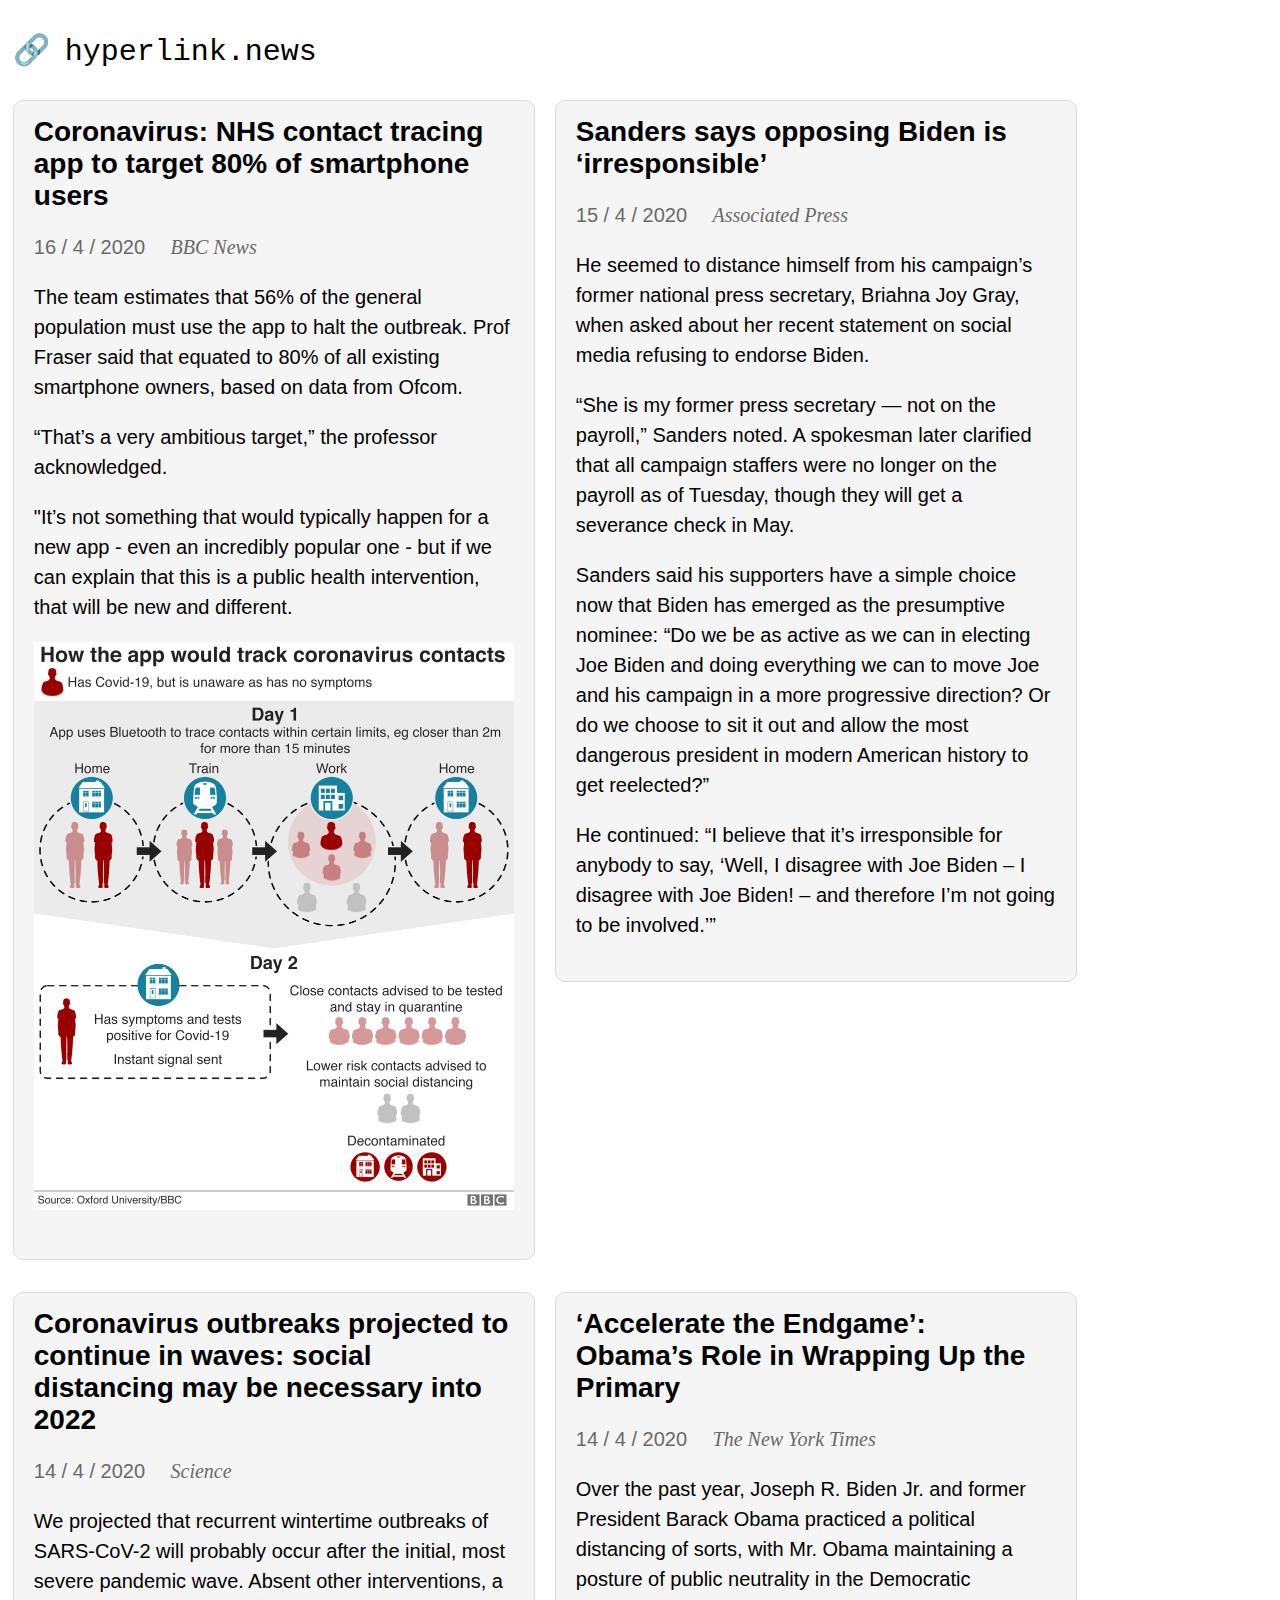
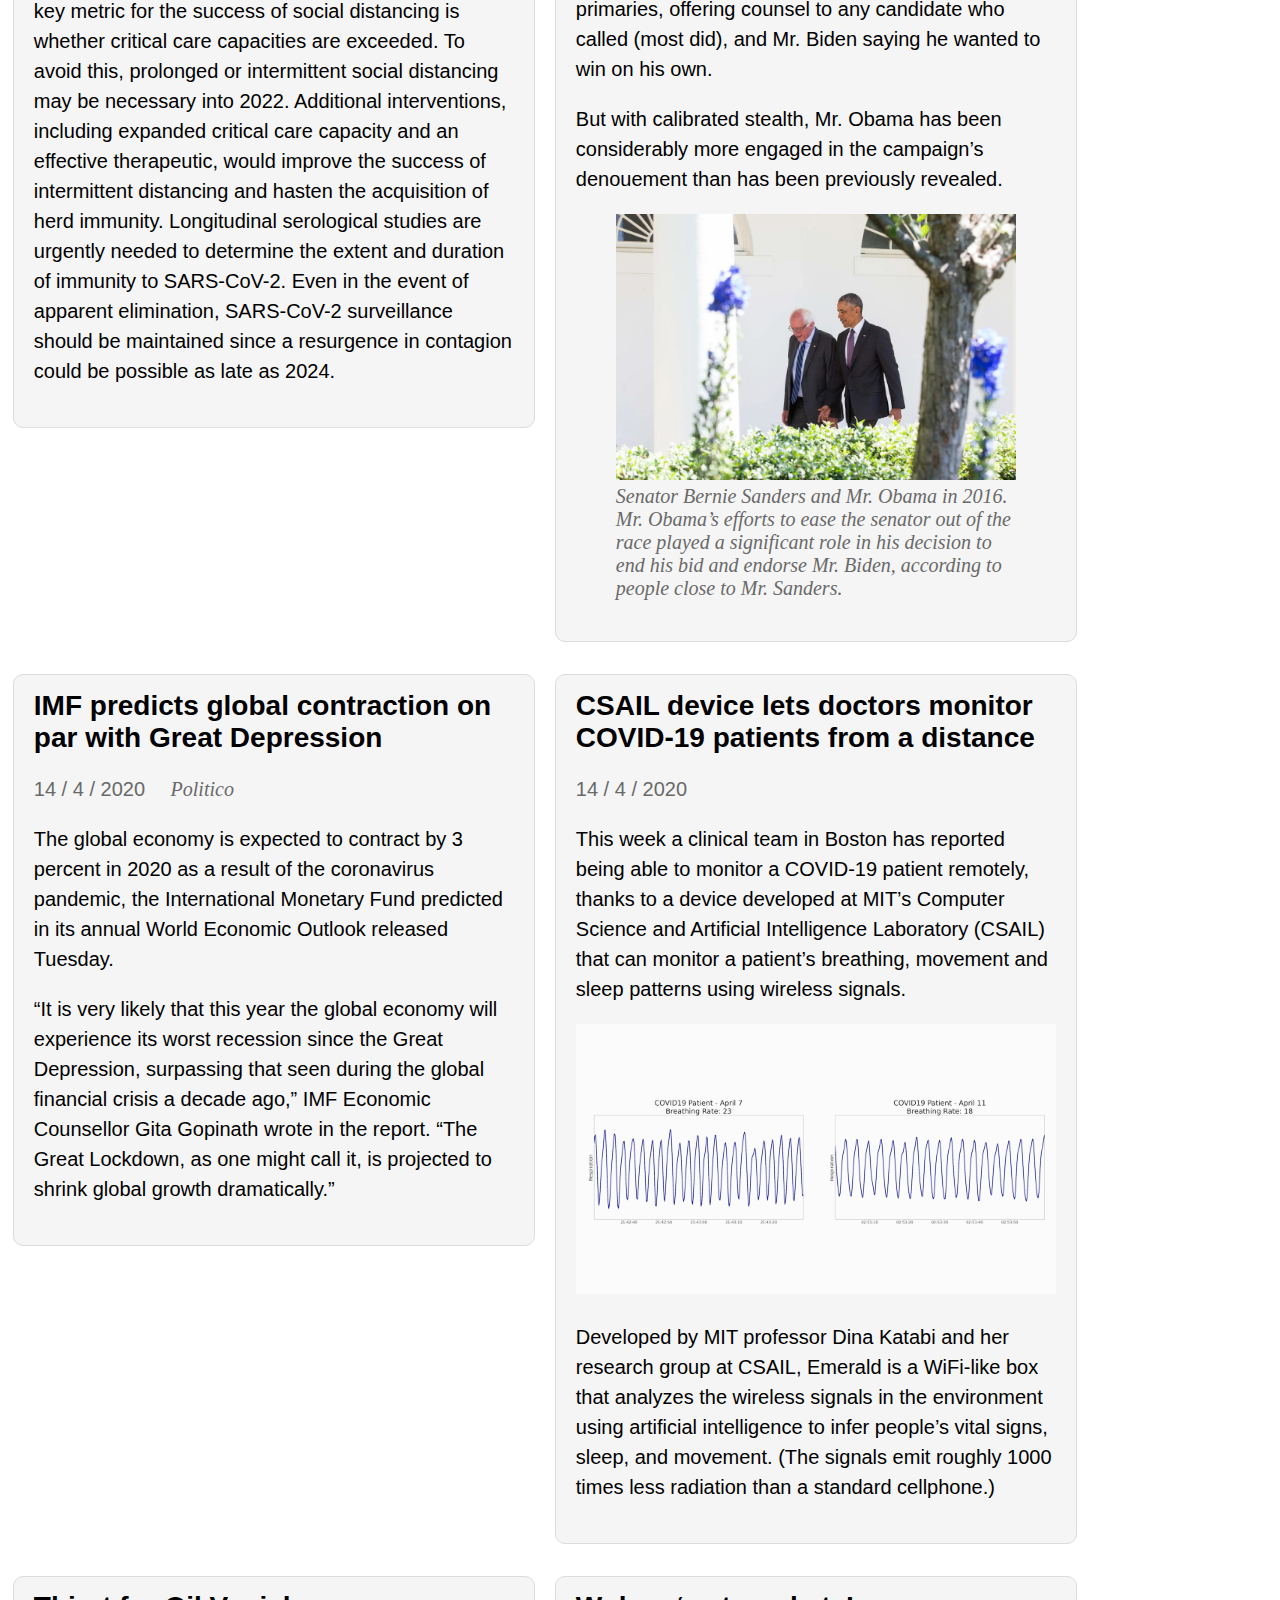
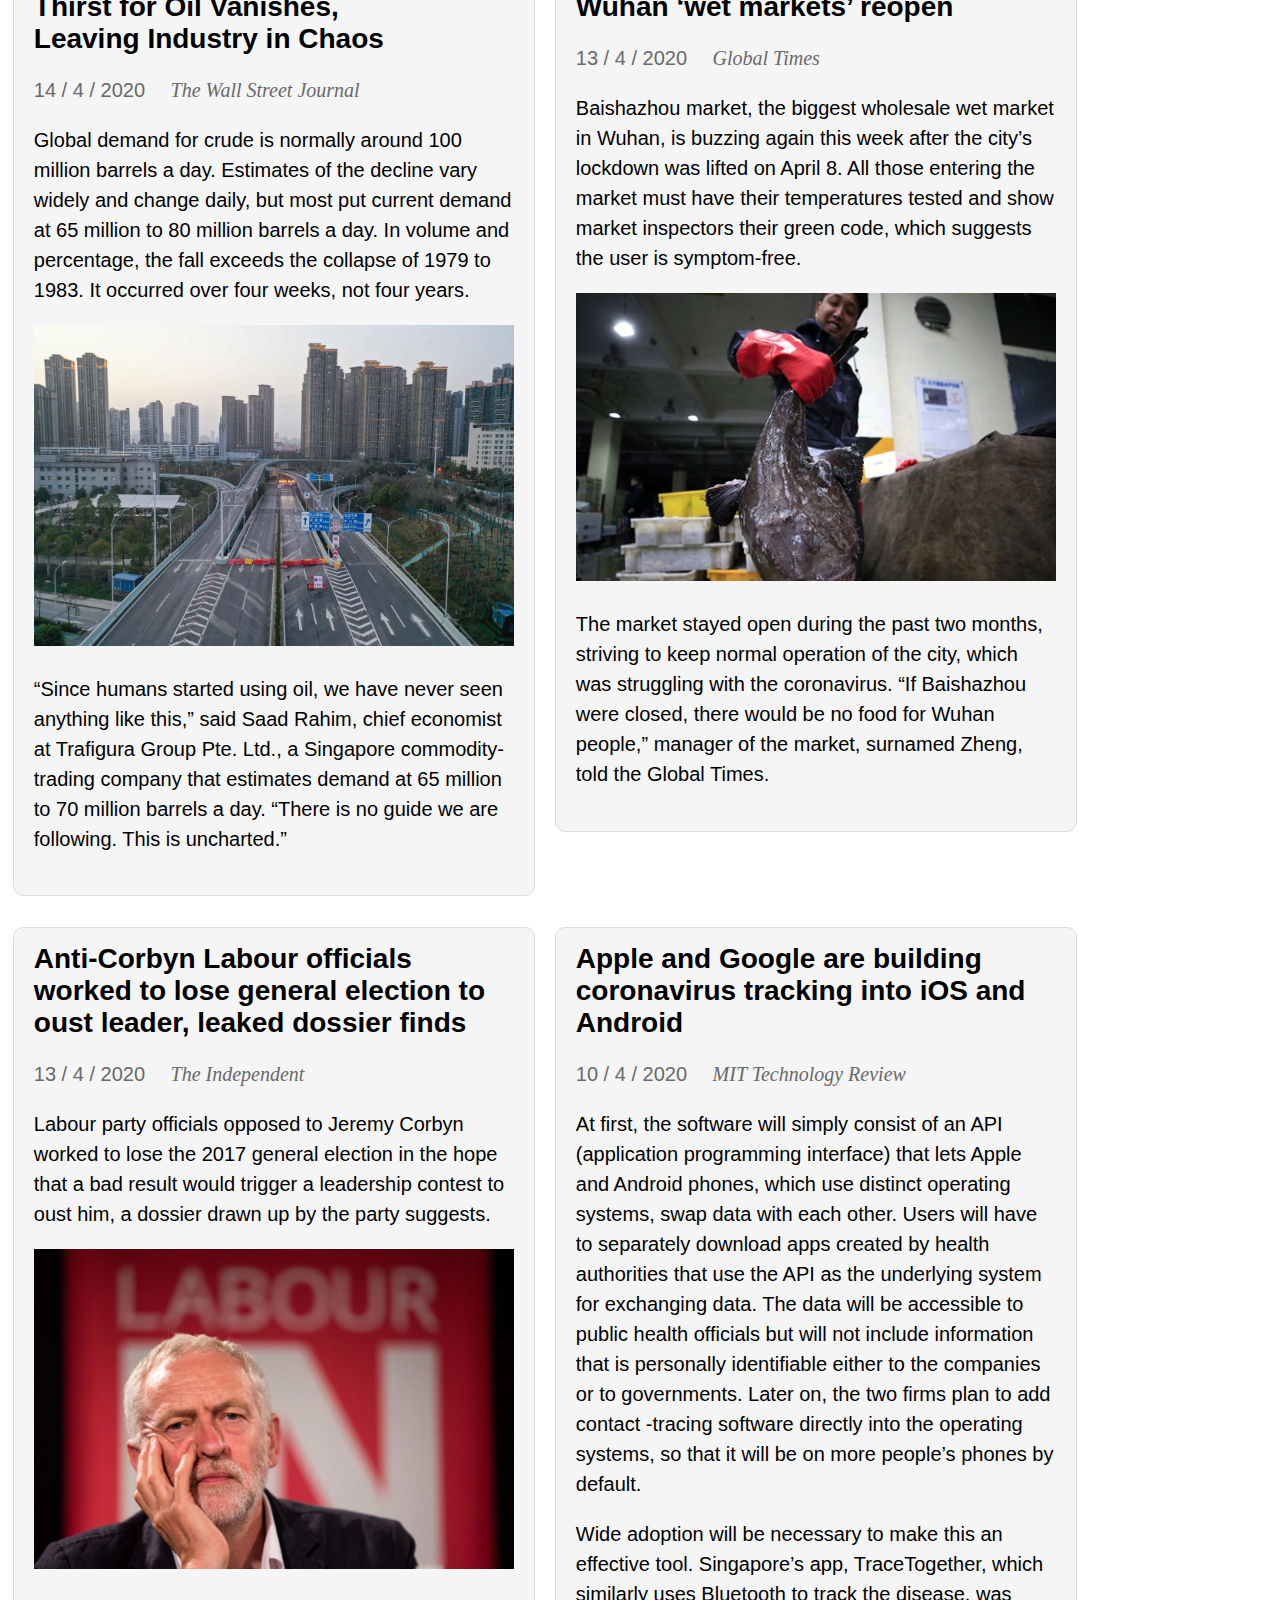
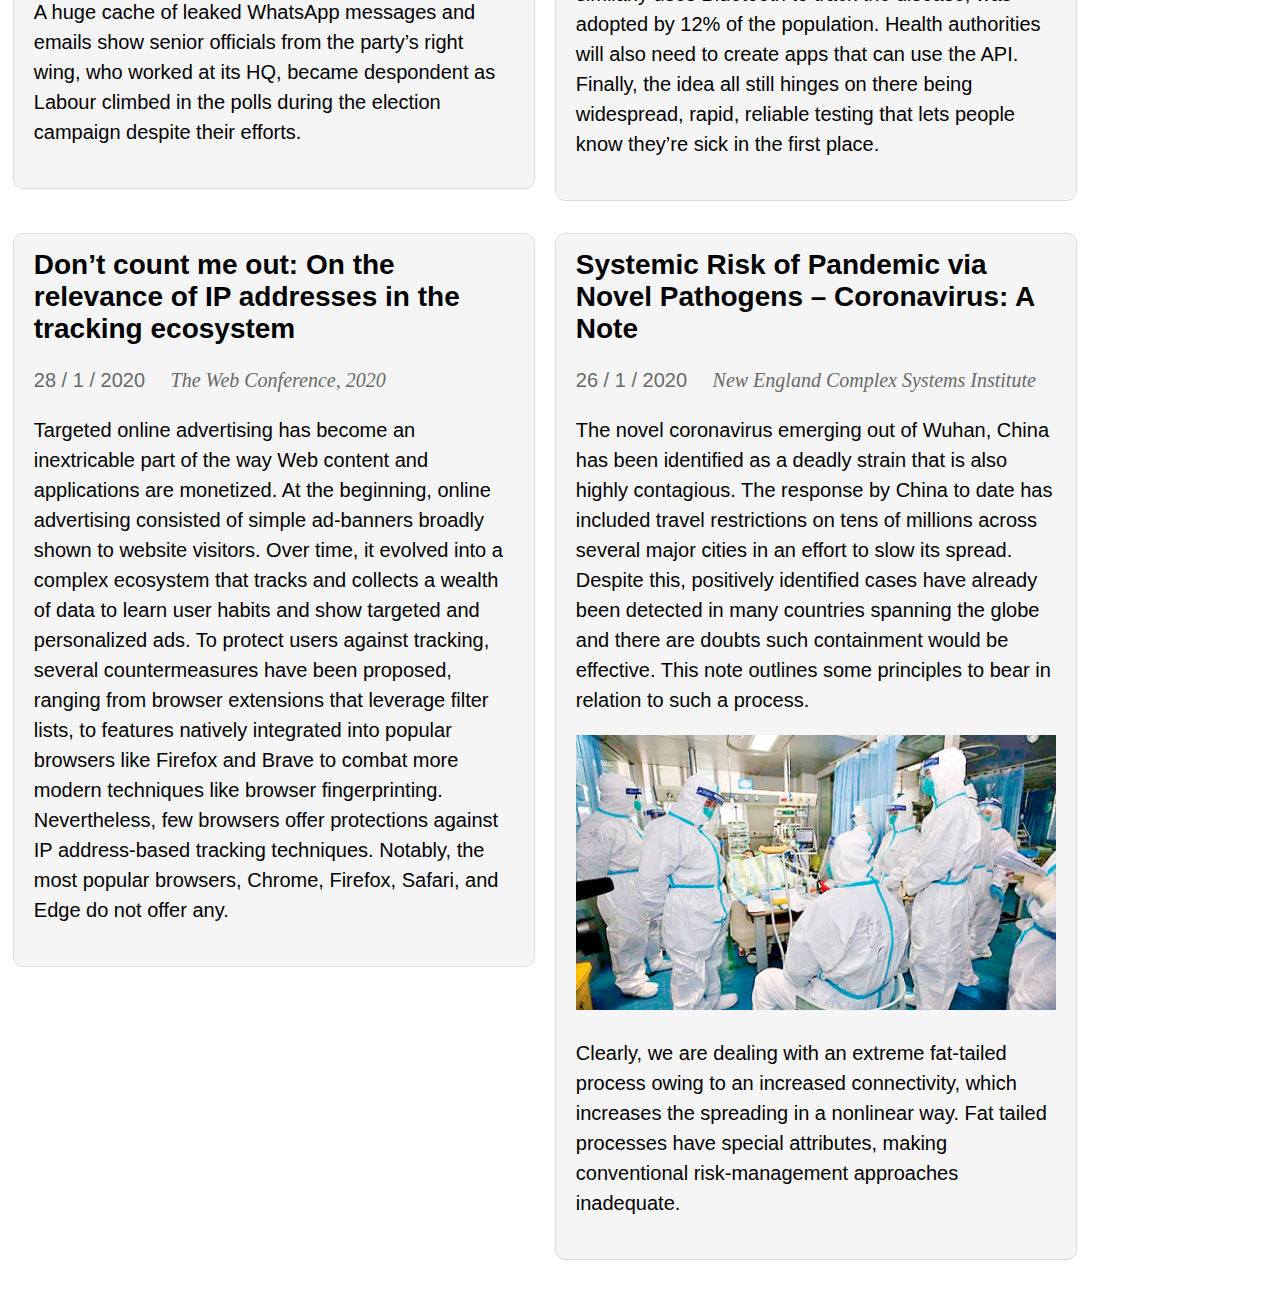
==== docs/index.html @ 4d3d03c8 "Initial commit" ====
<!DOCTYPE html>
<html xmlns="http://www.w3.org/1999/xhtml" lang="" xml:lang="">
<head>
  <meta charset="utf-8" />
  <meta name="generator" content="pandoc" />
  <meta name="viewport" content="width=device-width, initial-scale=1.0, user-scalable=yes" />
  <title>hyperlink.news</title>
  <style>
    code{white-space: pre-wrap;}
    span.smallcaps{font-variant: small-caps;}
    span.underline{text-decoration: underline;}
    div.column{display: inline-block; vertical-align: top; width: 50%;}
    div.hanging-indent{margin-left: 1.5em; text-indent: -1.5em;}
    ul.task-list{list-style: none;}
  </style>
  <link rel="stylesheet" href="style.css" />
  <!--[if lt IE 9]>
    <script src="//cdnjs.cloudflare.com/ajax/libs/html5shiv/3.7.3/html5shiv-printshiv.min.js"></script>
  <![endif]-->
</head>
<body>
<header id="title-block-header">
  <h1 class="title"><span class='spinner'>🔗</span>hyperlink.news</h1>
</header>
<main>
<a class='link' href='https://archive.vn/QUF8t'>
<article>
<h2 id="coronavirus-nhs-contact-tracing-app-to-target-80-of-smartphone-users">Coronavirus: NHS contact tracing app to target 80% of smartphone users</h2>
<p><time datetime=2020-04-16>16 / 4 / 2020</time> <em>BBC News</em></p>
<p>The team estimates that 56% of the general population must use the app to halt the outbreak. Prof Fraser said that equated to 80% of all existing smartphone owners, based on data from Ofcom.</p>
<p>“That’s a very ambitious target,” the professor acknowledged.</p>
<p>"It’s not something that would typically happen for a new app - even an incredibly popular one - but if we can explain that this is a public health intervention, that will be new and different.</p>
<p><img src="nhs-app.png" title="How the app would track coronavirus contacts" /></p>
</article>
</a> <a class='link' href='https://archive.is/9w9Nd'>
<article>
<h2 id="sanders-says-opposing-biden-is-irresponsible">Sanders says opposing Biden is ‘irresponsible’</h2>
<p><time datetime=2020-04-15>15 / 4 / 2020</time> <em>Associated Press</em></p>
<p>He seemed to distance himself from his campaign’s former national press secretary, Briahna Joy Gray, when asked about her recent statement on social media refusing to endorse Biden.</p>
<p>“She is my former press secretary — not on the payroll,” Sanders noted. A spokesman later clarified that all campaign staffers were no longer on the payroll as of Tuesday, though they will get a severance check in May.</p>
<p>Sanders said his supporters have a simple choice now that Biden has emerged as the presumptive nominee: “Do we be as active as we can in electing Joe Biden and doing everything we can to move Joe and his campaign in a more progressive direction? Or do we choose to sit it out and allow the most dangerous president in modern American history to get reelected?”</p>
<p>He continued: “I believe that it’s irresponsible for anybody to say, ‘Well, I disagree with Joe Biden – I disagree with Joe Biden! – and therefore I’m not going to be involved.’”</p>
</article>
</a> <a class='link' href='https://archive.vn/xlTbS'>
<article>
<h2 id="coronavirus-outbreaks-projected-to-continue-in-waves-social-distancing-may-be-necessary-into-2022">Coronavirus outbreaks projected to continue in waves: social distancing may be necessary into 2022</h2>
<p><time datetime=2020-04-14> 14 / 4 / 2020</time> <em>Science</em></p>
<p>We projected that recurrent wintertime outbreaks of SARS-CoV-2 will probably occur after the initial, most severe pandemic wave. Absent other interventions, a key metric for the success of social distancing is whether critical care capacities are exceeded. To avoid this, prolonged or intermittent social distancing may be necessary into 2022. Additional interventions, including expanded critical care capacity and an effective therapeutic, would improve the success of intermittent distancing and hasten the acquisition of herd immunity. Longitudinal serological studies are urgently needed to determine the extent and duration of immunity to SARS-CoV-2. Even in the event of apparent elimination, SARS-CoV-2 surveillance should be maintained since a resurgence in contagion could be possible as late as 2024.</p>
</article>
</a> <a class='link' href='https://archive.is/N3lzB'>
<article>
<h2 id="accelerate-the-endgame-obamas-role-in-wrapping-up-the-primary">‘Accelerate the Endgame’: <br> Obama’s Role in Wrapping Up the Primary</h2>
<p><time datetime=2020-04-14>14 / 4 / 2020</time> <em>The New York Times</em></p>
<p>Over the past year, Joseph R. Biden Jr. and former President Barack Obama practiced a political distancing of sorts, with Mr. Obama maintaining a posture of public neutrality in the Democratic primaries, offering counsel to any candidate who called (most did), and Mr. Biden saying he wanted to win on his own.</p>
<p>But with calibrated stealth, Mr. Obama has been considerably more engaged in the campaign’s denouement than has been previously revealed.</p>
<figure>
<img src="obama-sanders.jpg" title="Obama &amp; Sanders" alt="" /><figcaption>Senator Bernie Sanders and Mr. Obama in 2016. Mr. Obama’s efforts to ease the senator out of the race played a significant role in his decision to end his bid and endorse Mr. Biden, according to people close to Mr. Sanders.</figcaption>
</figure>
</article>
</a> <a class='link' href='https://archive.vn/GJizv'>
<article>
<h2 id="imf-predicts-global-contraction-on-par-with-great-depression">IMF predicts global contraction on par with Great Depression</h2>
<p><time datetime=2020-04-14>14 / 4 / 2020</time> <em>Politico</em></p>
<p>The global economy is expected to contract by 3 percent in 2020 as a result of the coronavirus pandemic, the International Monetary Fund predicted in its annual World Economic Outlook released Tuesday.</p>
<p>“It is very likely that this year the global economy will experience its worst recession since the Great Depression, surpassing that seen during the global financial crisis a decade ago,” IMF Economic Counsellor Gita Gopinath wrote in the report. “The Great Lockdown, as one might call it, is projected to shrink global growth dramatically.”</p>
</article>
</a> <a class='link' href=''>
<article>
<h2 id="csail-device-lets-doctors-monitor-covid-19-patients-from-a-distance">CSAIL device lets doctors monitor COVID-19 patients from a distance</h2>
<p><time datetime=2020-04-14>14 / 4 / 2020</time></p>
<p>This week a clinical team in Boston has reported being able to monitor a COVID-19 patient remotely, thanks to a device developed at MIT’s Computer Science and Artificial Intelligence Laboratory (CSAIL) that can monitor a patient’s breathing, movement and sleep patterns using wireless signals.</p>
<p><img src="covid-breathing.gif" title="Breathing data visualization" /></p>
<p>Developed by MIT professor Dina Katabi and her research group at CSAIL, Emerald is a WiFi-like box that analyzes the wireless signals in the environment using artificial intelligence to infer people’s vital signs, sleep, and movement. (The signals emit roughly 1000 times less radiation than a standard cellphone.)</p>
</article>
</a> <a class='link' href='https://archive.is/W3hcc'>
<article>
<h2 id="thirst-for-oil-vanishes-leaving-industry-in-chaos">Thirst for Oil Vanishes, <br> Leaving Industry in Chaos</h2>
<p><time datetime=2020-04-14>14 / 4 / 2020</time> <em>The Wall Street Journal</em></p>
<p>Global demand for crude is normally around 100 million barrels a day. Estimates of the decline vary widely and change daily, but most put current demand at 65 million to 80 million barrels a day. In volume and percentage, the fall exceeds the collapse of 1979 to 1983. It occurred over four weeks, not four years.</p>
<p><img src="corona-empty-streets.jpg" title="Empty highways" /></p>
<p>“Since humans started using oil, we have never seen anything like this,” said Saad Rahim, chief economist at Trafigura Group Pte. Ltd., a Singapore commodity-trading company that estimates demand at 65 million to 70 million barrels a day. “There is no guide we are following. This is uncharted.”</p>
</article>
<a class='link' href='https://archive.is/5xoDe'>
<article>
<h2 id="wuhan-wet-markets-reopen">Wuhan ‘wet markets’ reopen</h2>
<p><time datetime=2020-04-14>13 / 4 / 2020</time> <em>Global Times</em></p>
<p>Baishazhou market, the biggest wholesale wet market in Wuhan, is buzzing again this week after the city’s lockdown was lifted on April 8. All those entering the market must have their temperatures tested and show market inspectors their green code, which suggests the user is symptom-free.</p>
<p><img src="wet-market.jpg" title="A vendor shows off a fresh anglerfish to buyers at Shanghai Orient International Aquatic Product Center, one of Shanghai&#39;s main seafood exchange venues. Photo: Yang Hui/ GT" /></p>
<p>The market stayed open during the past two months, striving to keep normal operation of the city, which was struggling with the coronavirus. “If Baishazhou were closed, there would be no food for Wuhan people,” manager of the market, surnamed Zheng, told the Global Times.</p>
</article>
</a> <a class='link' href='https://archive.vn/YZxXw'>
<article>
<h2 id="anti-corbyn-labour-officials-worked-to-lose-general-election-to-oust-leader-leaked-dossier-finds">Anti-Corbyn Labour officials worked to lose general election to oust leader, leaked dossier finds</h2>
<p><time datetime=2020-04-13>13 / 4 / 2020</time> <em>The Independent</em></p>
<p>Labour party officials opposed to Jeremy Corbyn worked to lose the 2017 general election in the hope that a bad result would trigger a leadership contest to oust him, a dossier drawn up by the party suggests.</p>
<p><img src="corybn.jpg" title="Jeremy Corbyn" /></p>
<p>A huge cache of leaked WhatsApp messages and emails show senior officials from the party’s right wing, who worked at its HQ, became despondent as Labour climbed in the polls during the election campaign despite their efforts.</p>
</article>
</a> <a class='link' href='https://archive.is/P1mKb'>
<article>
<h2 id="apple-and-google-are-building-coronavirus-tracking-into-ios-and-android">Apple and Google are building coronavirus tracking into iOS and Android</h2>
<p><time datetime=2020-04-10>10 / 4 / 2020</time> <em>MIT Technology Review</em></p>
<p>At first, the software will simply consist of an API (application programming interface) that lets Apple and Android phones, which use distinct operating systems, swap data with each other. Users will have to separately download apps created by health authorities that use the API as the underlying system for exchanging data. The data will be accessible to public health officials but will not include information that is personally identifiable either to the companies or to governments. Later on, the two firms plan to add contact -tracing software directly into the operating systems, so that it will be on more people’s phones by default.</p>
<p>Wide adoption will be necessary to make this an effective tool. Singapore’s app, TraceTogether, which similarly uses Bluetooth to track the disease, was adopted by 12% of the population. Health authorities will also need to create apps that can use the API. Finally, the idea all still hinges on there being widespread, rapid, reliable testing that lets people know they’re sick in the first place.</p>
</article>
</a> <a class='link' href='https://hal.inria.fr/hal-02435622/document'>
<article>
<h2 id="dont-count-me-out-on-the-relevance-of-ip-addresses-in-the-tracking-ecosystem">Don’t count me out: On the relevance of IP addresses in the tracking ecosystem</h2>
<p><time datetime=2020-01-28>28 / 1 / 2020</time> <em>The Web Conference, 2020</em></p>
<p>Targeted online advertising has become an inextricable part of the way Web content and applications are monetized. At the beginning, online advertising consisted of simple ad-banners broadly shown to website visitors. Over time, it evolved into a complex ecosystem that tracks and collects a wealth of data to learn user habits and show targeted and personalized ads. To protect users against tracking, several countermeasures have been proposed, ranging from browser extensions that leverage filter lists, to features natively integrated into popular browsers like Firefox and Brave to combat more modern techniques like browser fingerprinting. Nevertheless, few browsers offer protections against IP address-based tracking techniques. Notably, the most popular browsers, Chrome, Firefox, Safari, and Edge do not offer any.</p>
</article>
</a> <a class='link' href='https://archive.vn/I5auF'>
<article>
<h2 id="systemic-risk-of-pandemic-via-novel-pathogens-coronavirus-a-note">Systemic Risk of Pandemic via Novel Pathogens – Coronavirus: A Note</h2>
<p><time datetime=2020-01-26>26 / 1 / 2020</time> <em>New England Complex Systems Institute</em></p>
<p>The novel coronavirus emerging out of Wuhan, China has been identified as a deadly strain that is also highly contagious. The response by China to date has included travel restrictions on tens of millions across several major cities in an effort to slow its spread. Despite this, positively identified cases have already been detected in many countries spanning the globe and there are doubts such containment would be effective. This note outlines some principles to bear in relation to such a process.</p>
<p><img src="doctors-whuan.png" title="Whuan doctors" /></p>
<p>Clearly, we are dealing with an extreme fat-tailed process owing to an increased connectivity, which increases the spreading in a nonlinear way. Fat tailed processes have special attributes, making conventional risk-management approaches inadequate.</p>
</article>
</a>
</main>
</body>
</html>
---- docs/style.css ----
body {
  font-family:
    -apple-system,
    BlinkMacSystemFont,
    'Avenir Next',
    Avenir,
    'Helvetica Neue',
    helvetica,
    Ubuntu,
    roboto,
    Noto,
    'Segoe UI',
    arial,
    sans-serif;
  font-size: 1.25em;
  margin: 1ex auto;
  max-width: 98%;
}

h1 {
  display: block;
  font-family:
    'Inconsolata',
    'Fira Mono',
    'Source Code Pro',  
    'Menlo',
    'Ubuntu',
    'Consolas',
    'Monaco',
    'Liberation Mono',
    'Lucida Console',
    monospace;
  font-size: 1.5em;
  font-weight: normal;
  margin: 2ex auto;
}

h2 {
  font-size: 1.4em;
}

h3 {
  font-size: 1.3em;
}

h4 {
  font-size: 1.2em;
}

h5 {
  font-size: 1.1em;
}

h6 {
  font-size: 1em;
}

h2, h3, h4, h5, h6 {
  margin: 1ex auto;
  padding: 0;
}

main {
  display: flex;
  flex-wrap: wrap;
  align-items: start;
}

.link {
  color: inherit;
  text-decoration: none;
}

.link article {
  background-color: whitesmoke;
  border-radius: 10px;
  border: 1px solid gainsboro;
  display: block;
  margin: 0 1em 3ex 0; 
  padding: 0 1em 2ex 1em;
  max-width: 24em;
}

.link article:hover {
  background: ghostwhite;
  border-color: blue;
}

time {
  margin-right: 1em;
}

em, figcaption {
  font-family:
    'Iowan Old Style',
    'Apple Garamond',
    Baskerville,
    'Times New Roman',
    'Droid Serif',
    Times,
    'Source Serif Pro',
    serif,
    'Apple Color Emoji',
    'Segoe UI Emoji',
    'Segoe UI Symbol';
  font-style: italic;
}

time, em, figcaption {
  color: dimgray;
}

img {
  max-width: 100%;
}

p {
  line-height: 1.5;
}

@keyframes spin { 100% { transform:rotate(360deg); } }

.spinner {
    animation:spin 10s linear infinite;
    display: inline-block;
    margin-right: 0.5em;
}
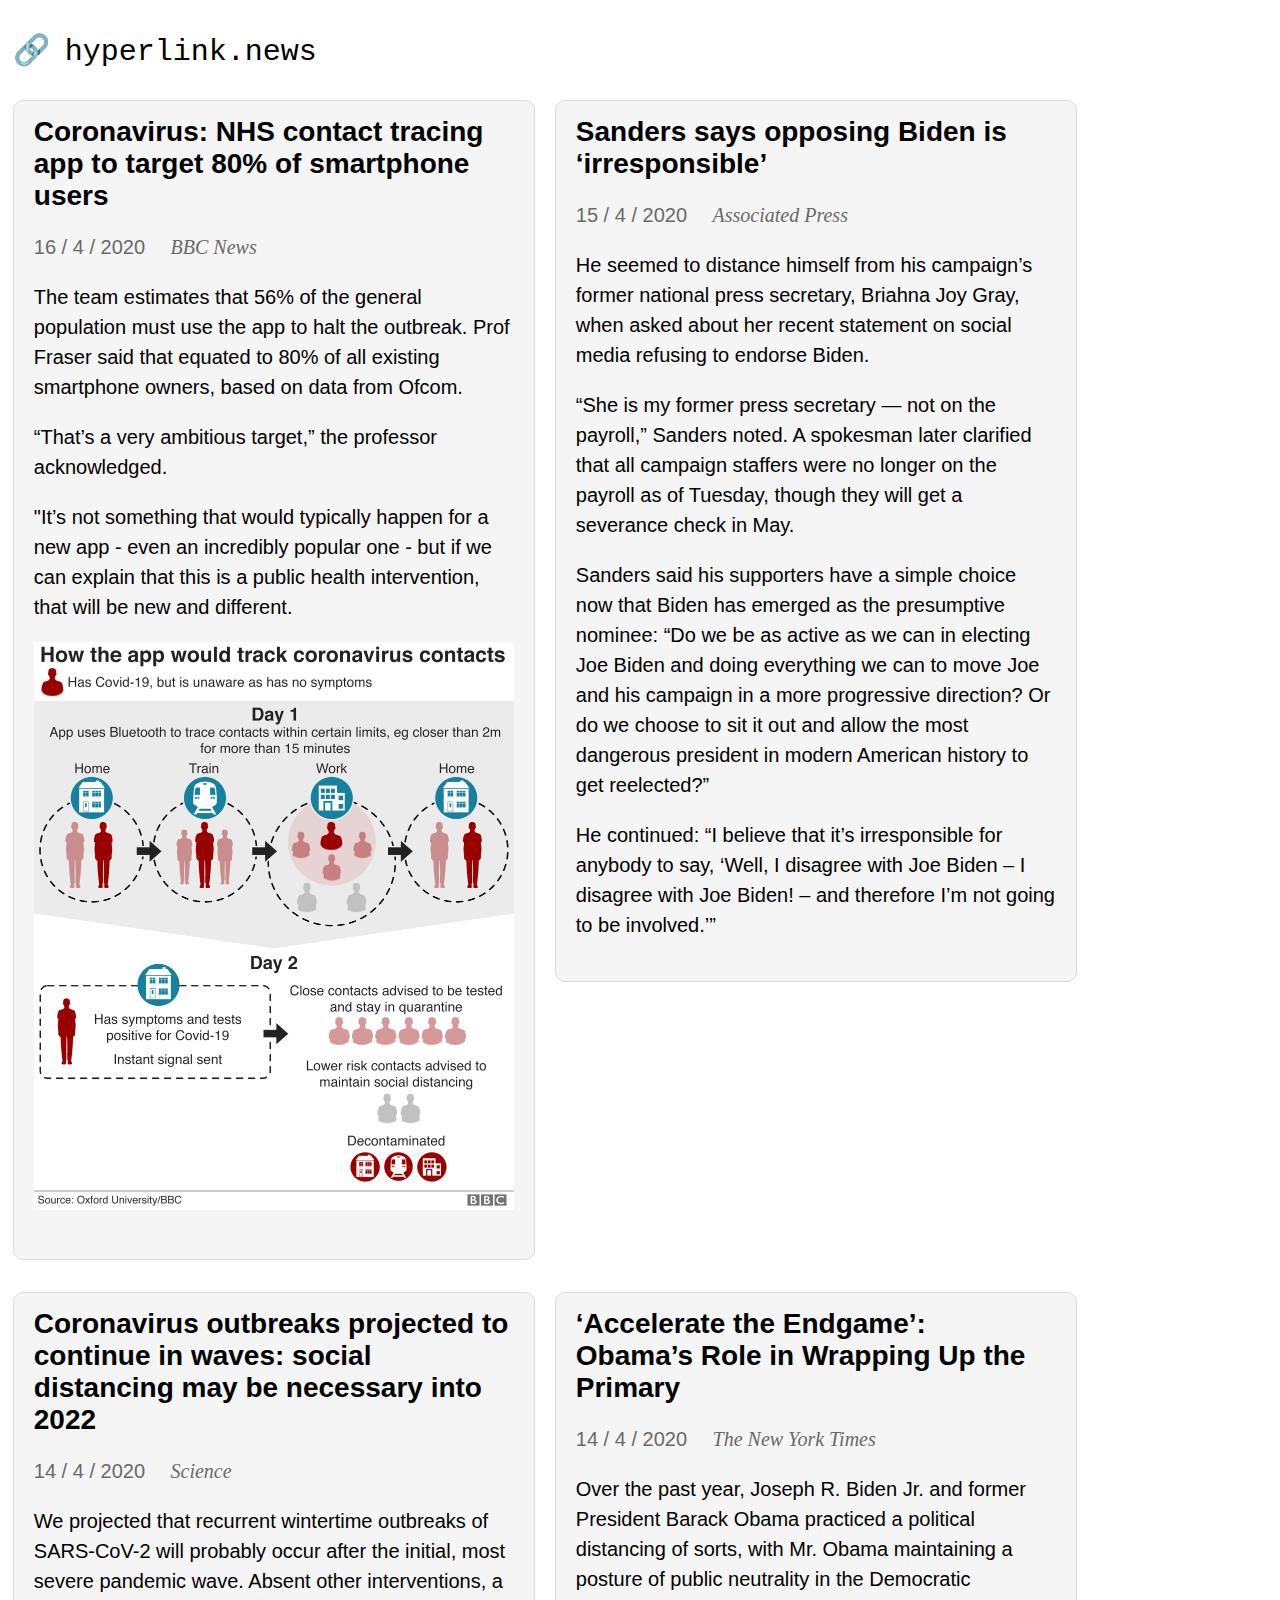
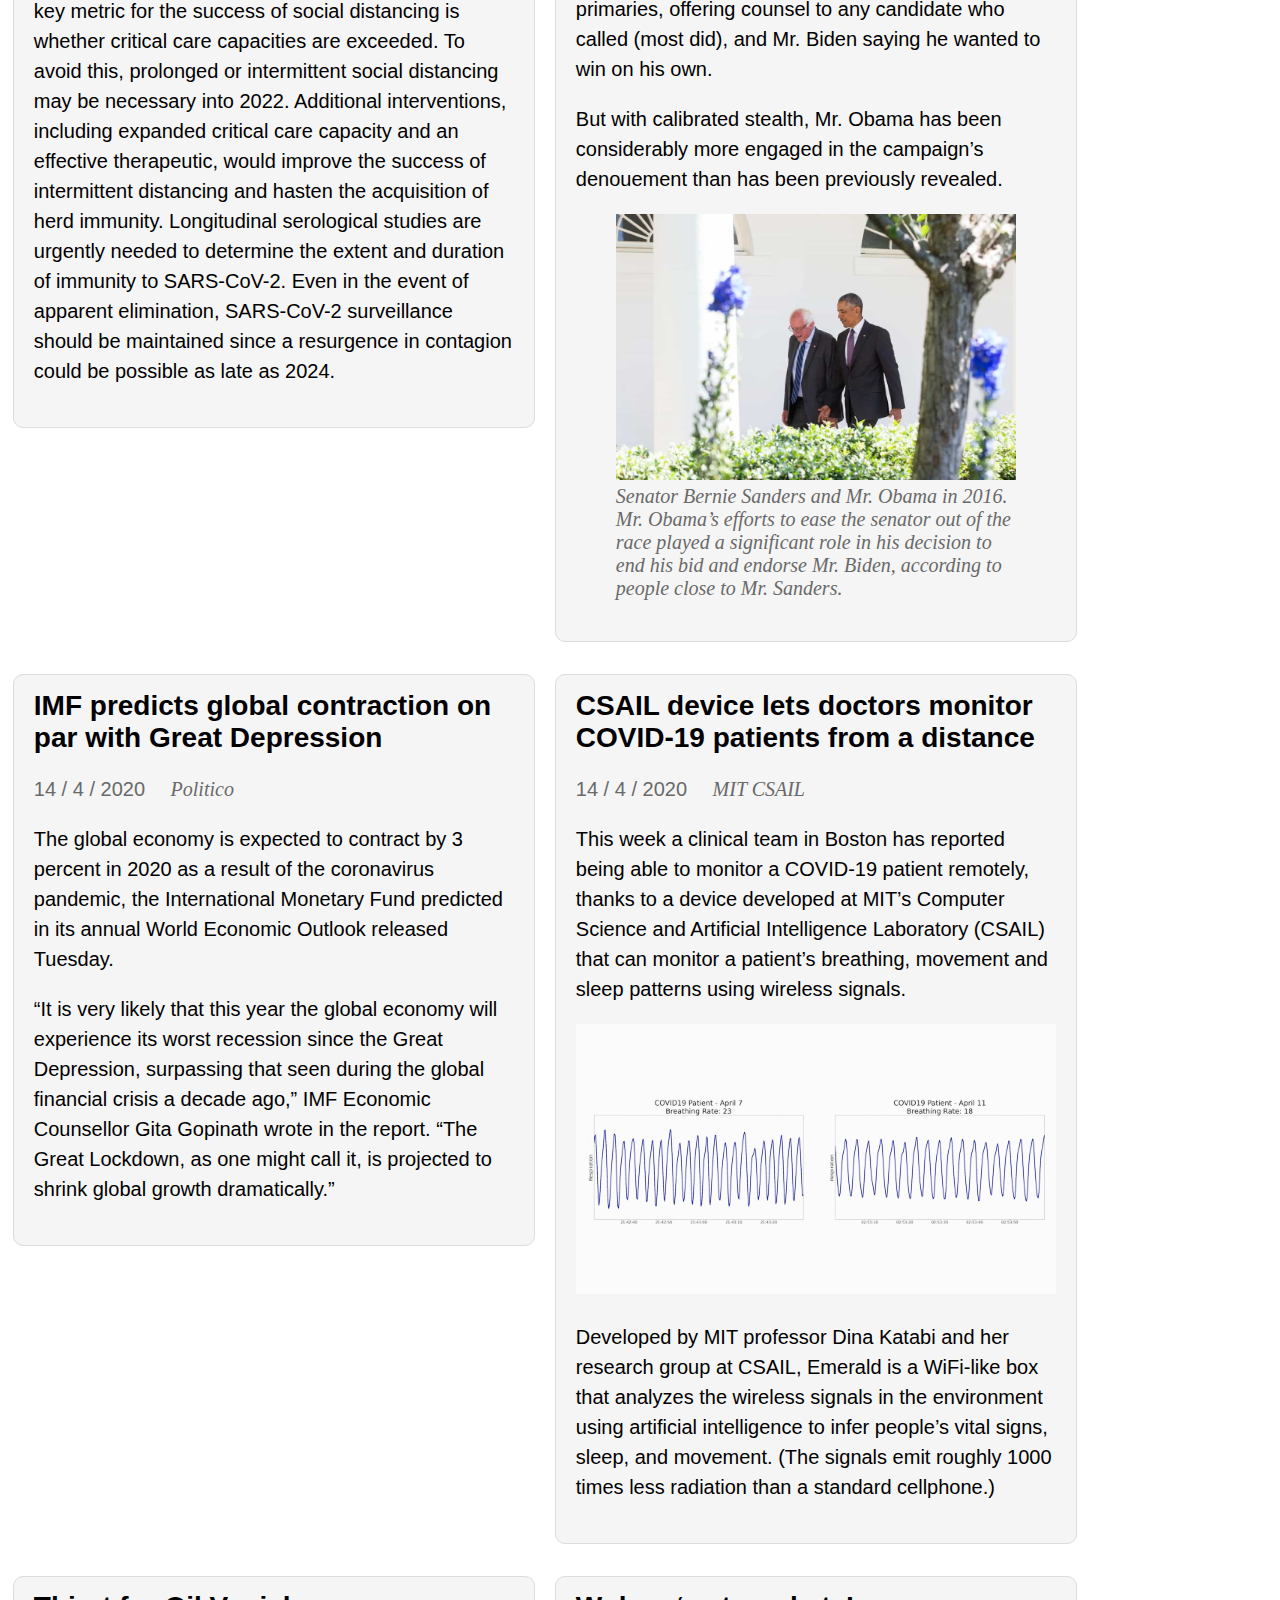
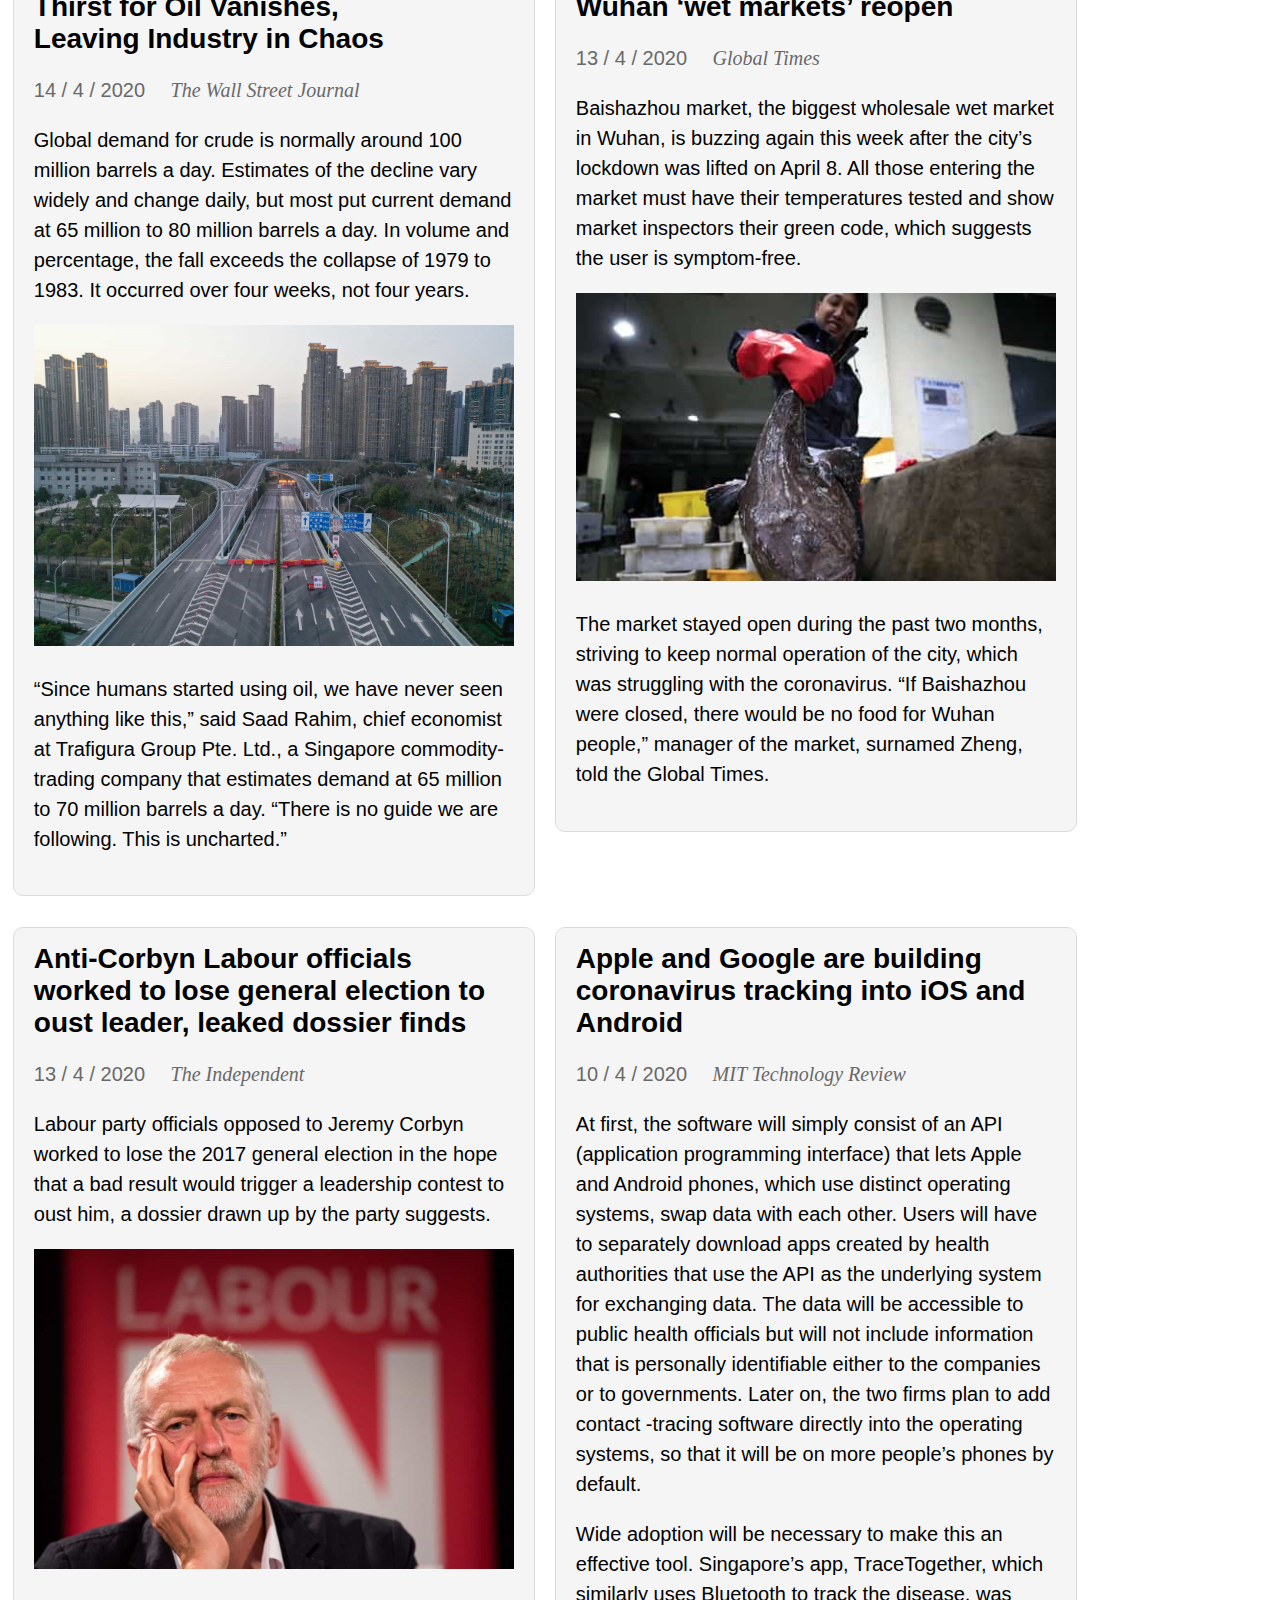
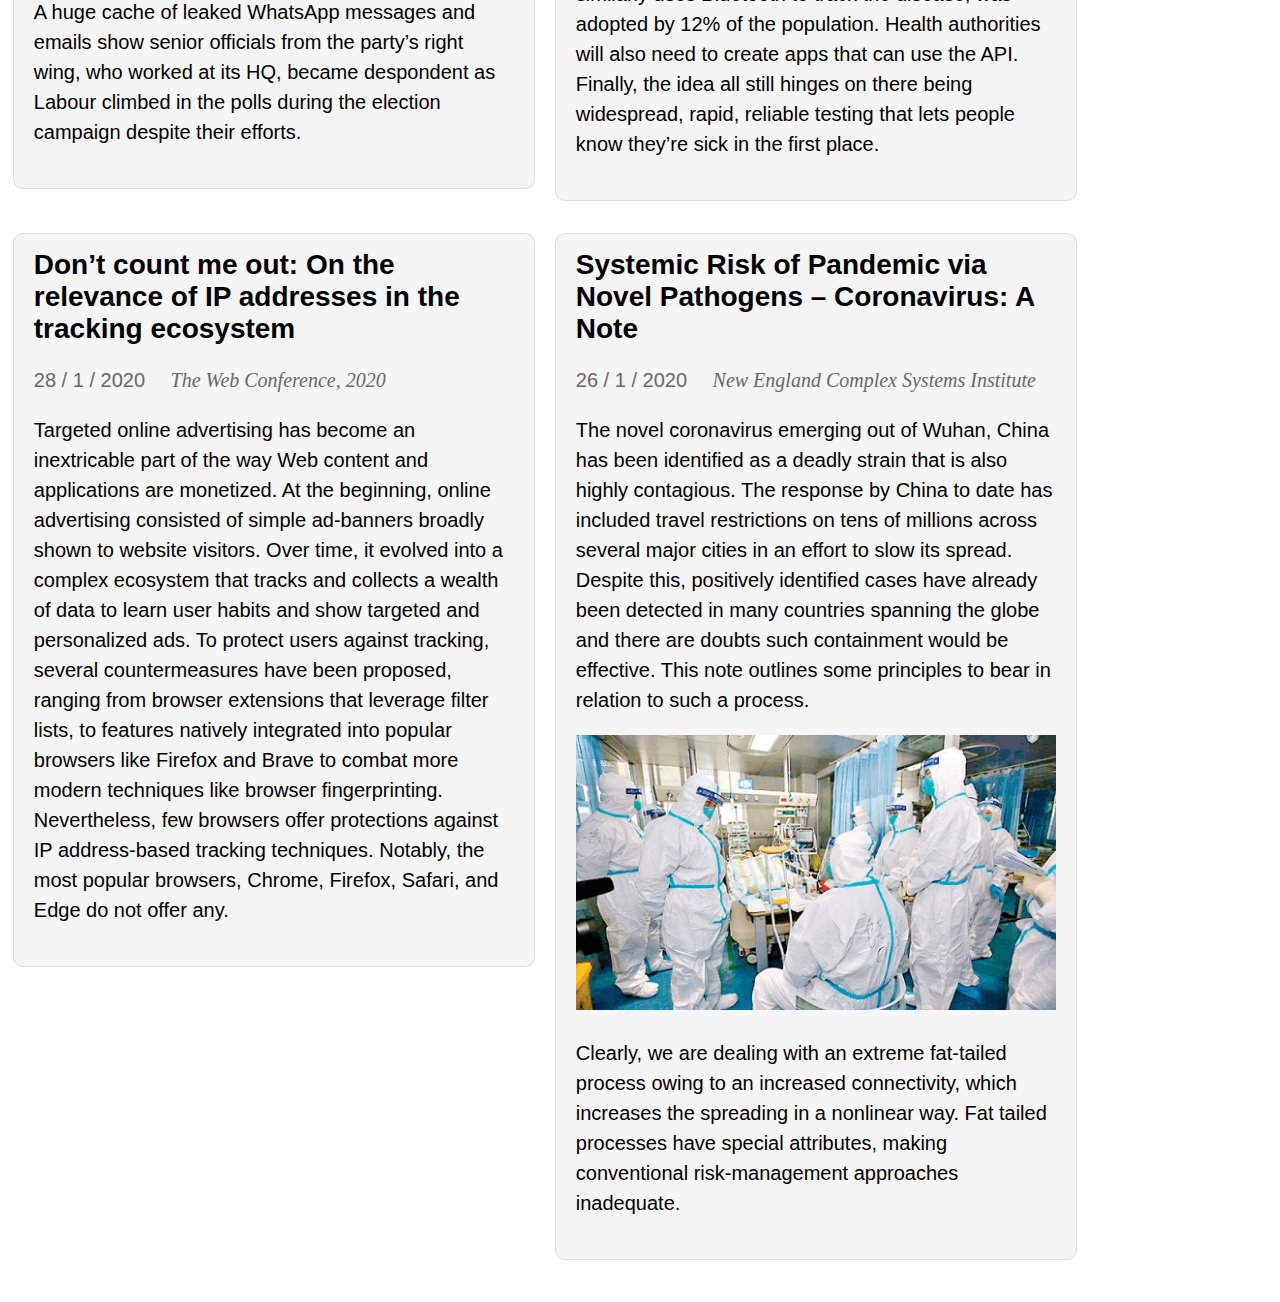
==== commit 10eb1d9d: "Fix broken link" ====
--- a/docs/index.html
+++ b/docs/index.html
@@ -64,10 +64,10 @@
 <p>The global economy is expected to contract by 3 percent in 2020 as a result of the coronavirus pandemic, the International Monetary Fund predicted in its annual World Economic Outlook released Tuesday.</p>
 <p>“It is very likely that this year the global economy will experience its worst recession since the Great Depression, surpassing that seen during the global financial crisis a decade ago,” IMF Economic Counsellor Gita Gopinath wrote in the report. “The Great Lockdown, as one might call it, is projected to shrink global growth dramatically.”</p>
 </article>
-</a> <a class='link' href=''>
+</a> <a class='link' href='https://archive.vn/qTFNk'>
 <article>
 <h2 id="csail-device-lets-doctors-monitor-covid-19-patients-from-a-distance">CSAIL device lets doctors monitor COVID-19 patients from a distance</h2>
-<p><time datetime=2020-04-14>14 / 4 / 2020</time></p>
+<p><time datetime=2020-04-14>14 / 4 / 2020</time> <em>MIT CSAIL</em></p>
 <p>This week a clinical team in Boston has reported being able to monitor a COVID-19 patient remotely, thanks to a device developed at MIT’s Computer Science and Artificial Intelligence Laboratory (CSAIL) that can monitor a patient’s breathing, movement and sleep patterns using wireless signals.</p>
 <p><img src="covid-breathing.gif" title="Breathing data visualization" /></p>
 <p>Developed by MIT professor Dina Katabi and her research group at CSAIL, Emerald is a WiFi-like box that analyzes the wireless signals in the environment using artificial intelligence to infer people’s vital signs, sleep, and movement. (The signals emit roughly 1000 times less radiation than a standard cellphone.)</p>
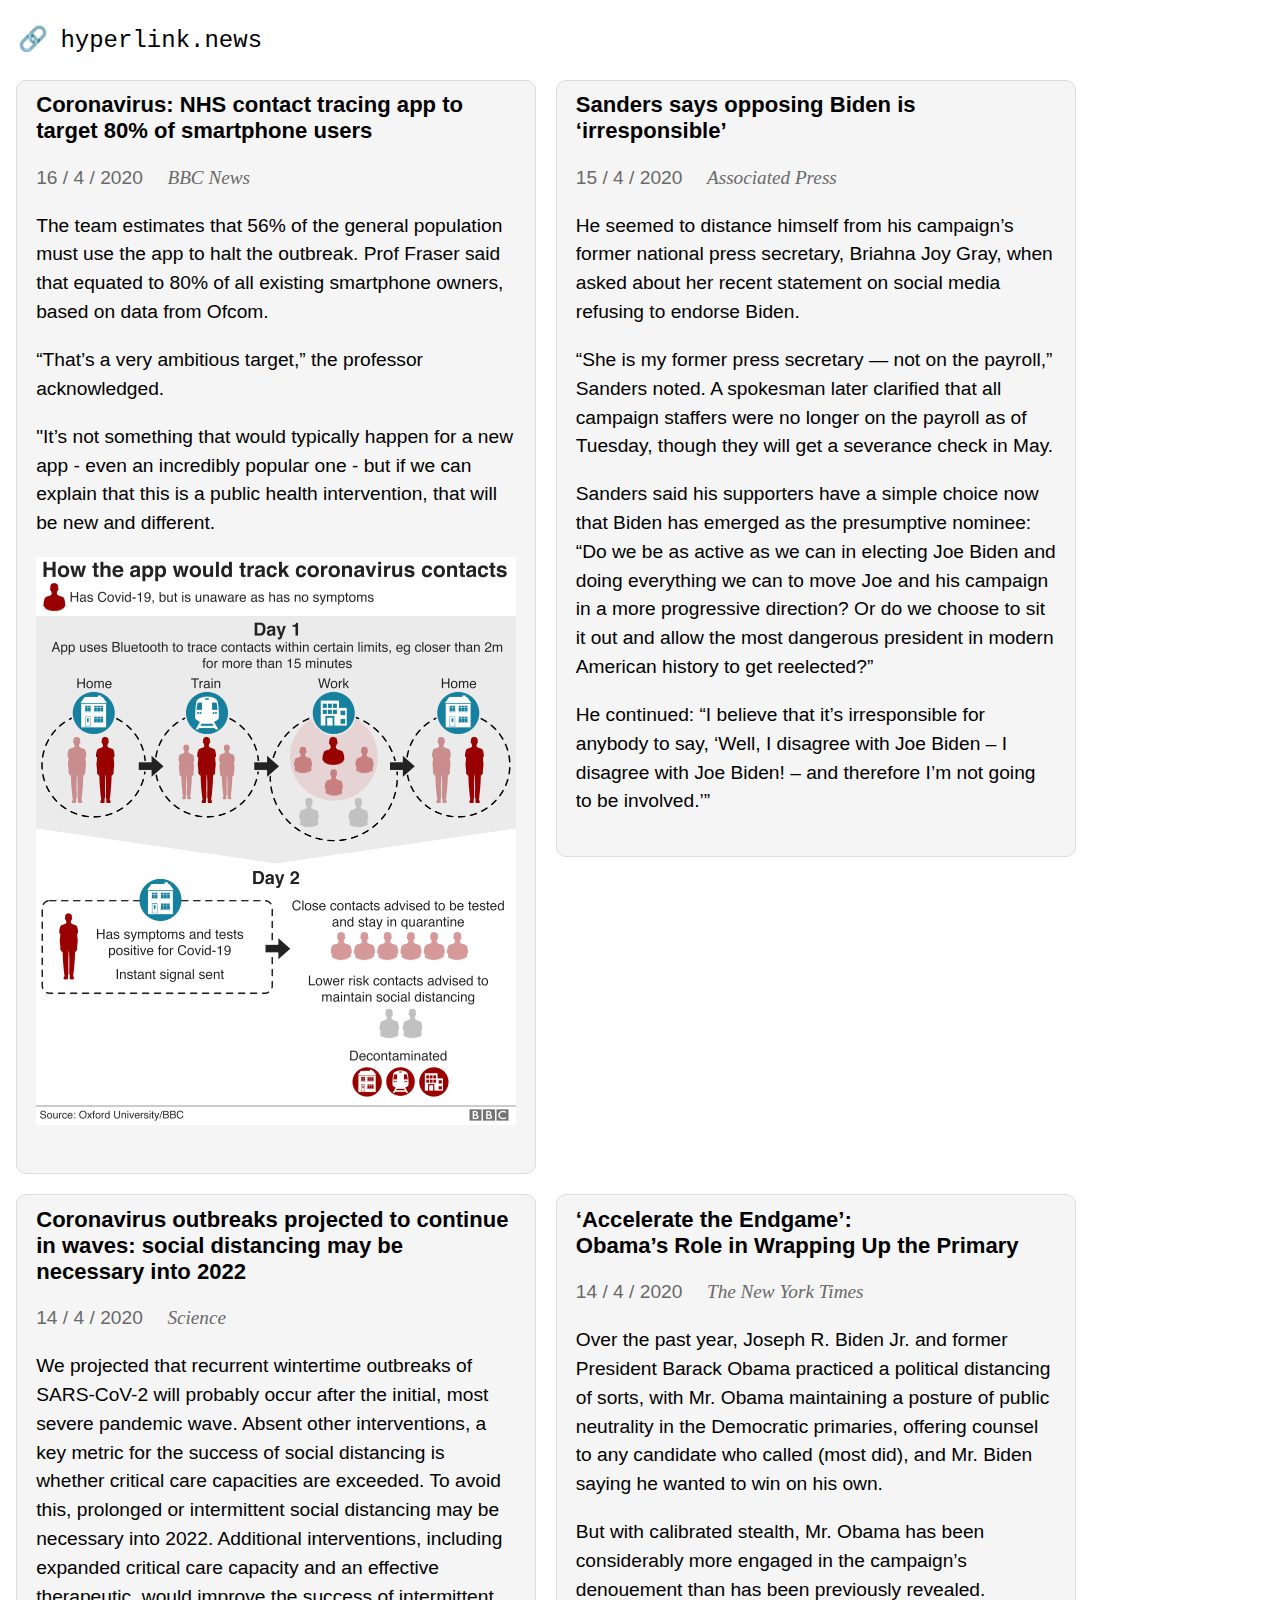
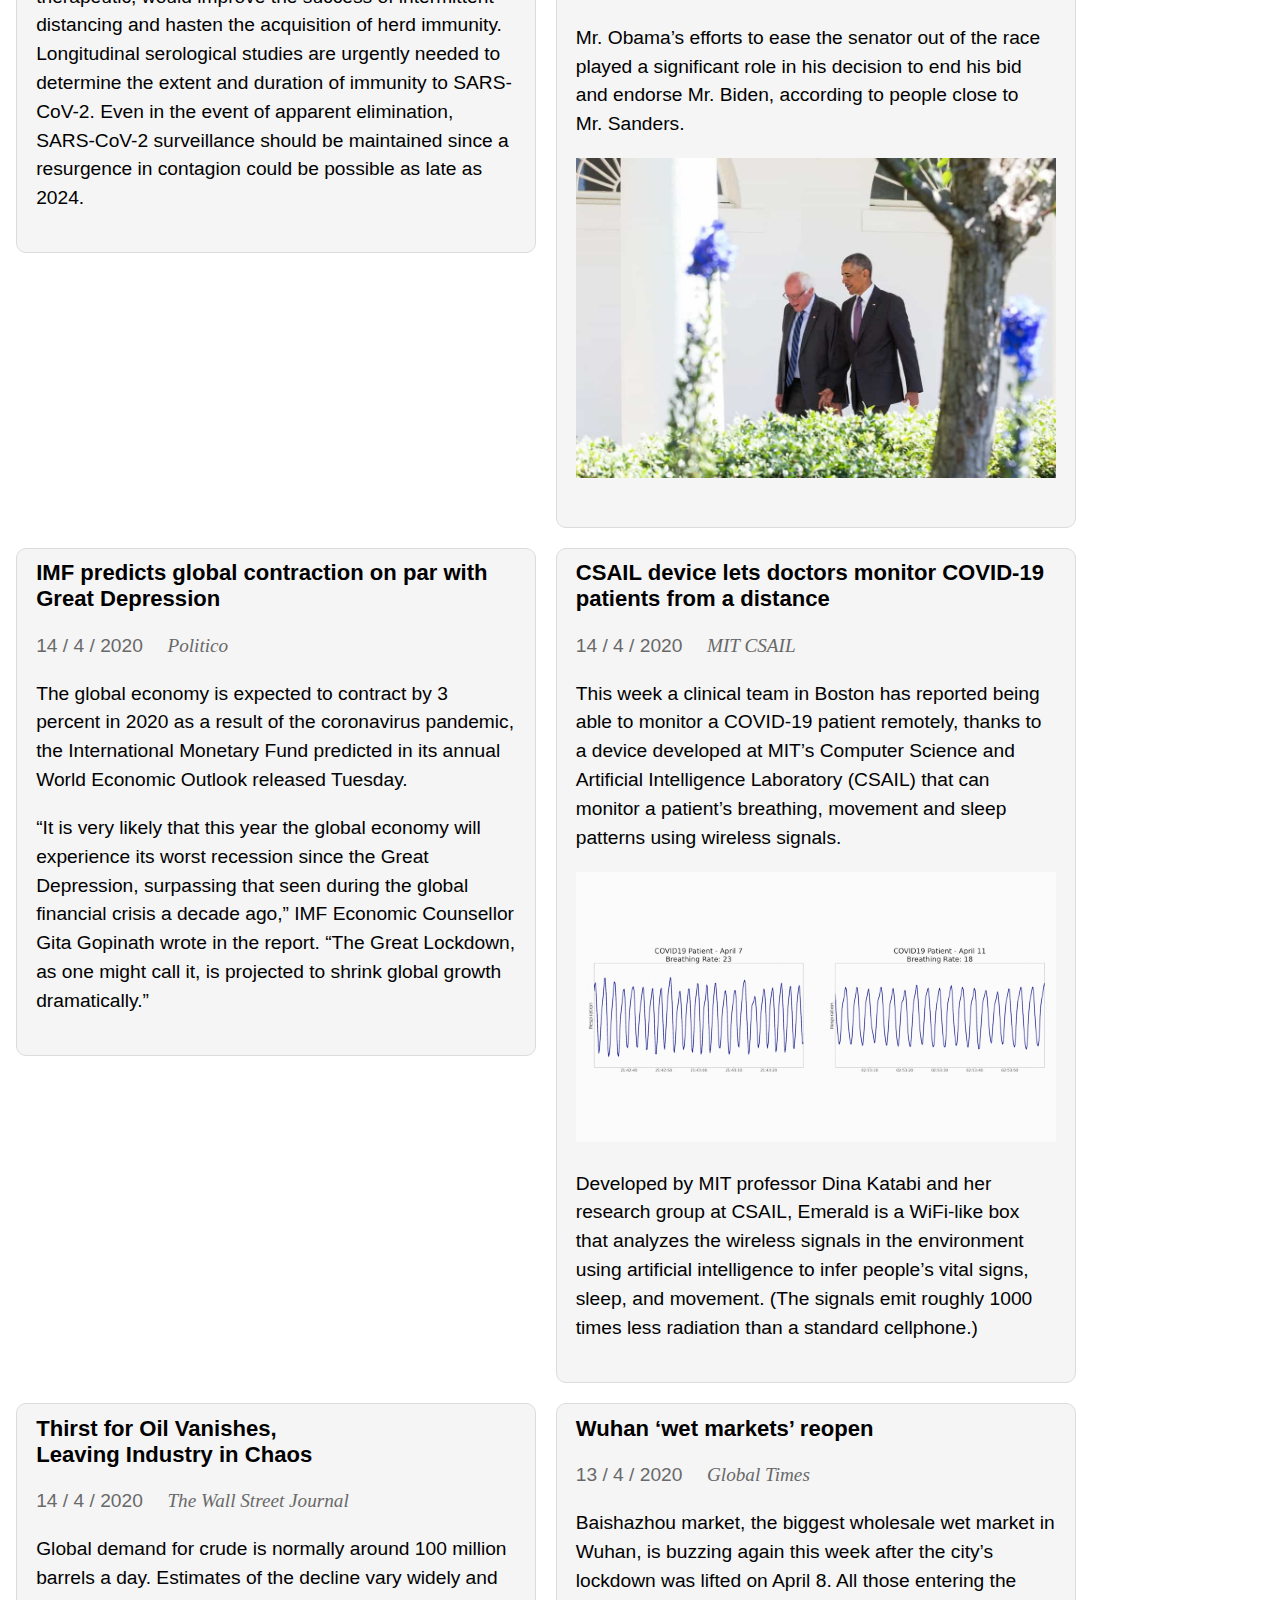
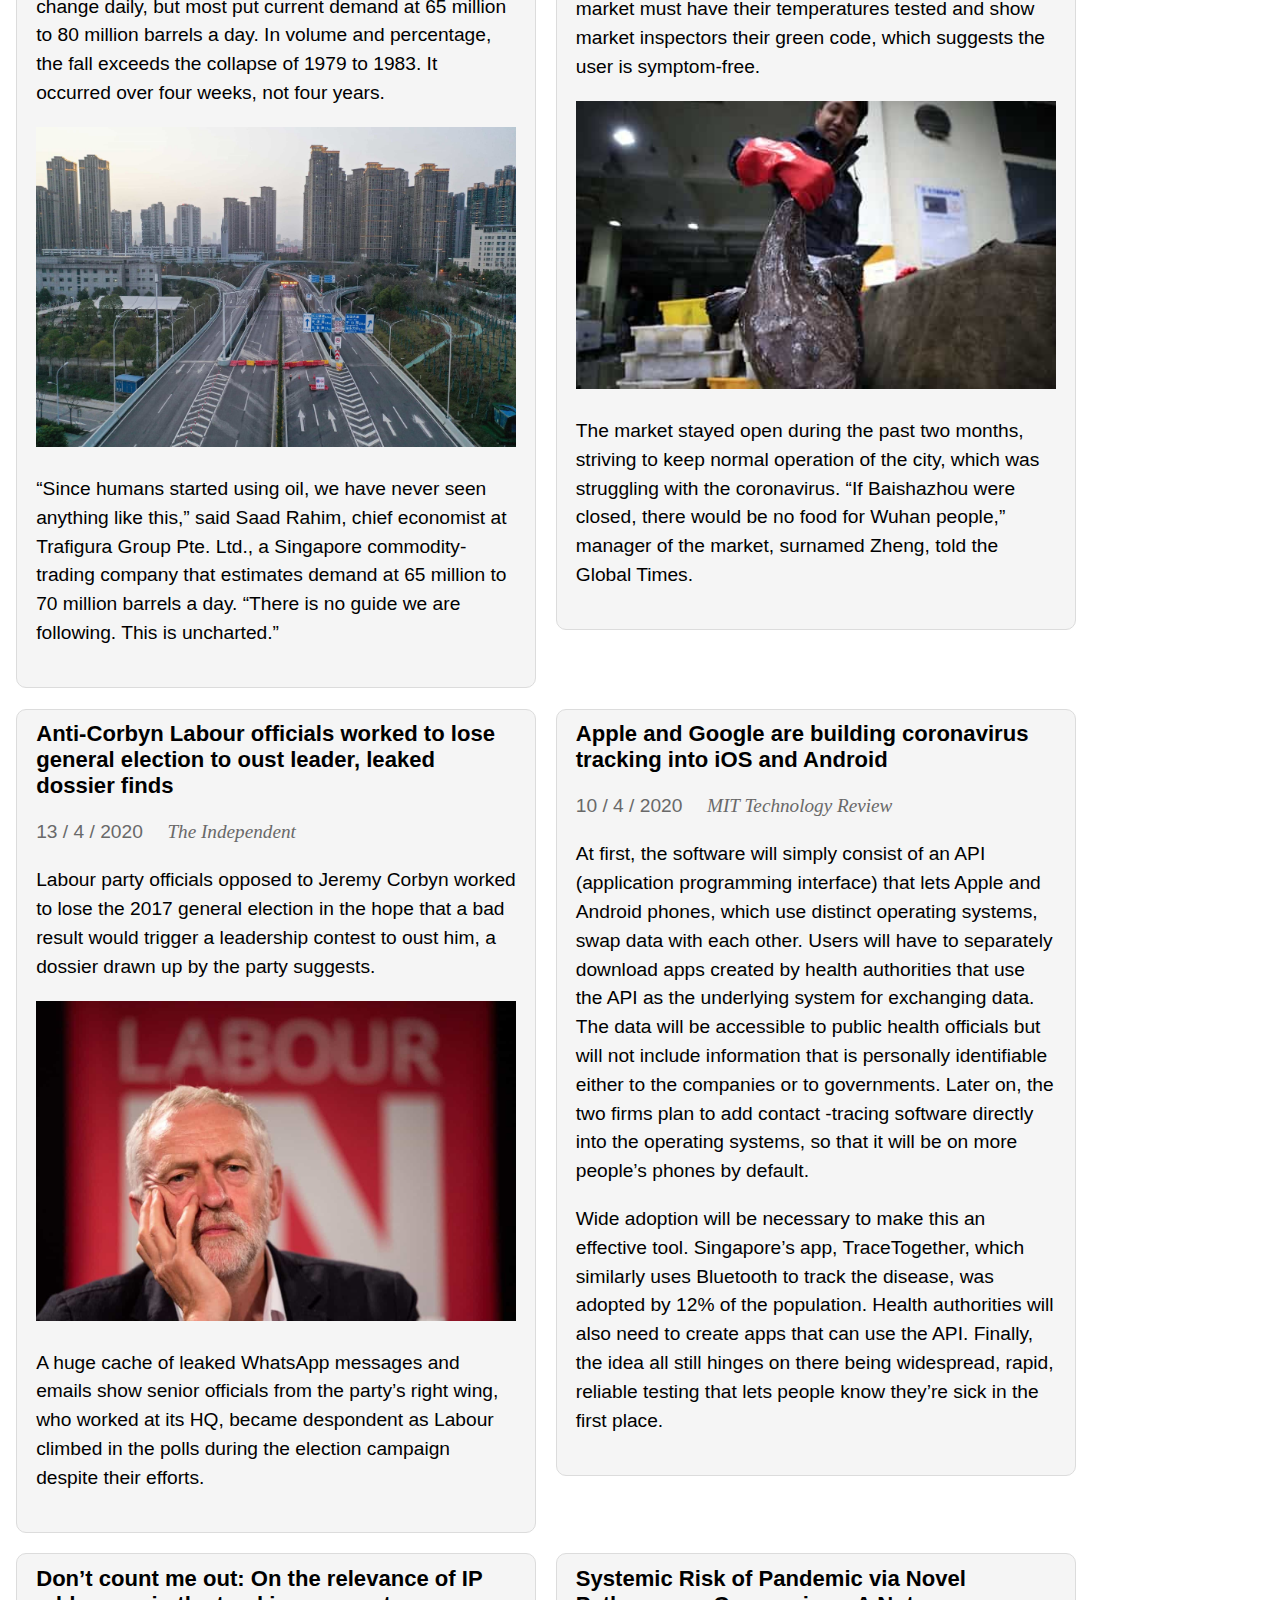
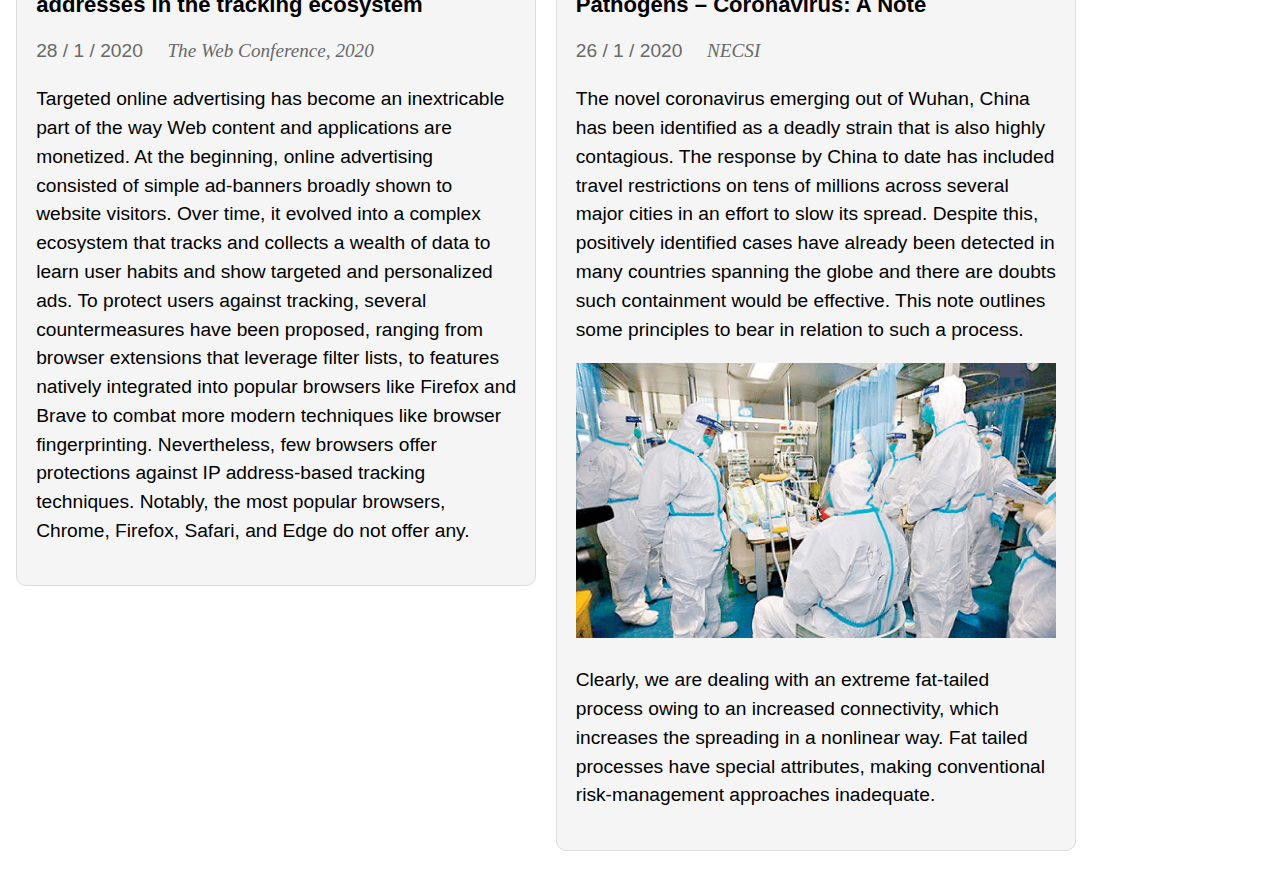
==== commit bc2b9901: "Resize for mobile" ====
--- a/docs/index.html
+++ b/docs/index.html
@@ -26,7 +26,7 @@
 <a class='link' href='https://archive.vn/QUF8t'>
 <article>
 <h2 id="coronavirus-nhs-contact-tracing-app-to-target-80-of-smartphone-users">Coronavirus: NHS contact tracing app to target 80% of smartphone users</h2>
-<p><time datetime=2020-04-16>16 / 4 / 2020</time> <em>BBC News</em></p>
+<p><time datetime=2020-04-16>16 / 4 / 2020</time> <em class='source'>BBC News</em></p>
 <p>The team estimates that 56% of the general population must use the app to halt the outbreak. Prof Fraser said that equated to 80% of all existing smartphone owners, based on data from Ofcom.</p>
 <p>“That’s a very ambitious target,” the professor acknowledged.</p>
 <p>"It’s not something that would typically happen for a new app - even an incredibly popular one - but if we can explain that this is a public health intervention, that will be new and different.</p>
@@ -35,7 +35,7 @@
 </a> <a class='link' href='https://archive.is/9w9Nd'>
 <article>
 <h2 id="sanders-says-opposing-biden-is-irresponsible">Sanders says opposing Biden is ‘irresponsible’</h2>
-<p><time datetime=2020-04-15>15 / 4 / 2020</time> <em>Associated Press</em></p>
+<p><time datetime=2020-04-15>15 / 4 / 2020</time> <em class='source'>Associated Press</em></p>
 <p>He seemed to distance himself from his campaign’s former national press secretary, Briahna Joy Gray, when asked about her recent statement on social media refusing to endorse Biden.</p>
 <p>“She is my former press secretary — not on the payroll,” Sanders noted. A spokesman later clarified that all campaign staffers were no longer on the payroll as of Tuesday, though they will get a severance check in May.</p>
 <p>Sanders said his supporters have a simple choice now that Biden has emerged as the presumptive nominee: “Do we be as active as we can in electing Joe Biden and doing everything we can to move Joe and his campaign in a more progressive direction? Or do we choose to sit it out and allow the most dangerous president in modern American history to get reelected?”</p>
@@ -44,30 +44,29 @@
 </a> <a class='link' href='https://archive.vn/xlTbS'>
 <article>
 <h2 id="coronavirus-outbreaks-projected-to-continue-in-waves-social-distancing-may-be-necessary-into-2022">Coronavirus outbreaks projected to continue in waves: social distancing may be necessary into 2022</h2>
-<p><time datetime=2020-04-14> 14 / 4 / 2020</time> <em>Science</em></p>
+<p><time datetime=2020-04-14> 14 / 4 / 2020</time> <em class='source'>Science</em></p>
 <p>We projected that recurrent wintertime outbreaks of SARS-CoV-2 will probably occur after the initial, most severe pandemic wave. Absent other interventions, a key metric for the success of social distancing is whether critical care capacities are exceeded. To avoid this, prolonged or intermittent social distancing may be necessary into 2022. Additional interventions, including expanded critical care capacity and an effective therapeutic, would improve the success of intermittent distancing and hasten the acquisition of herd immunity. Longitudinal serological studies are urgently needed to determine the extent and duration of immunity to SARS-CoV-2. Even in the event of apparent elimination, SARS-CoV-2 surveillance should be maintained since a resurgence in contagion could be possible as late as 2024.</p>
 </article>
 </a> <a class='link' href='https://archive.is/N3lzB'>
 <article>
 <h2 id="accelerate-the-endgame-obamas-role-in-wrapping-up-the-primary">‘Accelerate the Endgame’: <br> Obama’s Role in Wrapping Up the Primary</h2>
-<p><time datetime=2020-04-14>14 / 4 / 2020</time> <em>The New York Times</em></p>
+<p><time datetime=2020-04-14>14 / 4 / 2020</time> <em class='source'>The New York Times</em></p>
 <p>Over the past year, Joseph R. Biden Jr. and former President Barack Obama practiced a political distancing of sorts, with Mr. Obama maintaining a posture of public neutrality in the Democratic primaries, offering counsel to any candidate who called (most did), and Mr. Biden saying he wanted to win on his own.</p>
 <p>But with calibrated stealth, Mr. Obama has been considerably more engaged in the campaign’s denouement than has been previously revealed.</p>
-<figure>
-<img src="obama-sanders.jpg" title="Obama &amp; Sanders" alt="" /><figcaption>Senator Bernie Sanders and Mr. Obama in 2016. Mr. Obama’s efforts to ease the senator out of the race played a significant role in his decision to end his bid and endorse Mr. Biden, according to people close to Mr. Sanders.</figcaption>
-</figure>
+<p>Mr. Obama’s efforts to ease the senator out of the race played a significant role in his decision to end his bid and endorse Mr. Biden, according to people close to Mr. Sanders.</p>
+<p><img src="obama-sanders.jpg" title="Obama &amp; Sanders" /></p>
 </article>
 </a> <a class='link' href='https://archive.vn/GJizv'>
 <article>
 <h2 id="imf-predicts-global-contraction-on-par-with-great-depression">IMF predicts global contraction on par with Great Depression</h2>
-<p><time datetime=2020-04-14>14 / 4 / 2020</time> <em>Politico</em></p>
+<p><time datetime=2020-04-14>14 / 4 / 2020</time> <em class='source'>Politico</em></p>
 <p>The global economy is expected to contract by 3 percent in 2020 as a result of the coronavirus pandemic, the International Monetary Fund predicted in its annual World Economic Outlook released Tuesday.</p>
 <p>“It is very likely that this year the global economy will experience its worst recession since the Great Depression, surpassing that seen during the global financial crisis a decade ago,” IMF Economic Counsellor Gita Gopinath wrote in the report. “The Great Lockdown, as one might call it, is projected to shrink global growth dramatically.”</p>
 </article>
 </a> <a class='link' href='https://archive.vn/qTFNk'>
 <article>
 <h2 id="csail-device-lets-doctors-monitor-covid-19-patients-from-a-distance">CSAIL device lets doctors monitor COVID-19 patients from a distance</h2>
-<p><time datetime=2020-04-14>14 / 4 / 2020</time> <em>MIT CSAIL</em></p>
+<p><time datetime=2020-04-14>14 / 4 / 2020</time> <em class='source'>MIT CSAIL</em></p>
 <p>This week a clinical team in Boston has reported being able to monitor a COVID-19 patient remotely, thanks to a device developed at MIT’s Computer Science and Artificial Intelligence Laboratory (CSAIL) that can monitor a patient’s breathing, movement and sleep patterns using wireless signals.</p>
 <p><img src="covid-breathing.gif" title="Breathing data visualization" /></p>
 <p>Developed by MIT professor Dina Katabi and her research group at CSAIL, Emerald is a WiFi-like box that analyzes the wireless signals in the environment using artificial intelligence to infer people’s vital signs, sleep, and movement. (The signals emit roughly 1000 times less radiation than a standard cellphone.)</p>
@@ -75,7 +74,7 @@
 </a> <a class='link' href='https://archive.is/W3hcc'>
 <article>
 <h2 id="thirst-for-oil-vanishes-leaving-industry-in-chaos">Thirst for Oil Vanishes, <br> Leaving Industry in Chaos</h2>
-<p><time datetime=2020-04-14>14 / 4 / 2020</time> <em>The Wall Street Journal</em></p>
+<p><time datetime=2020-04-14>14 / 4 / 2020</time> <em class='source'>The Wall Street Journal</em></p>
 <p>Global demand for crude is normally around 100 million barrels a day. Estimates of the decline vary widely and change daily, but most put current demand at 65 million to 80 million barrels a day. In volume and percentage, the fall exceeds the collapse of 1979 to 1983. It occurred over four weeks, not four years.</p>
 <p><img src="corona-empty-streets.jpg" title="Empty highways" /></p>
 <p>“Since humans started using oil, we have never seen anything like this,” said Saad Rahim, chief economist at Trafigura Group Pte. Ltd., a Singapore commodity-trading company that estimates demand at 65 million to 70 million barrels a day. “There is no guide we are following. This is uncharted.”</p>
@@ -83,7 +82,7 @@
 <a class='link' href='https://archive.is/5xoDe'>
 <article>
 <h2 id="wuhan-wet-markets-reopen">Wuhan ‘wet markets’ reopen</h2>
-<p><time datetime=2020-04-14>13 / 4 / 2020</time> <em>Global Times</em></p>
+<p><time datetime=2020-04-14>13 / 4 / 2020</time> <em class='source'>Global Times</em></p>
 <p>Baishazhou market, the biggest wholesale wet market in Wuhan, is buzzing again this week after the city’s lockdown was lifted on April 8. All those entering the market must have their temperatures tested and show market inspectors their green code, which suggests the user is symptom-free.</p>
 <p><img src="wet-market.jpg" title="A vendor shows off a fresh anglerfish to buyers at Shanghai Orient International Aquatic Product Center, one of Shanghai&#39;s main seafood exchange venues. Photo: Yang Hui/ GT" /></p>
 <p>The market stayed open during the past two months, striving to keep normal operation of the city, which was struggling with the coronavirus. “If Baishazhou were closed, there would be no food for Wuhan people,” manager of the market, surnamed Zheng, told the Global Times.</p>
@@ -91,7 +90,7 @@
 </a> <a class='link' href='https://archive.vn/YZxXw'>
 <article>
 <h2 id="anti-corbyn-labour-officials-worked-to-lose-general-election-to-oust-leader-leaked-dossier-finds">Anti-Corbyn Labour officials worked to lose general election to oust leader, leaked dossier finds</h2>
-<p><time datetime=2020-04-13>13 / 4 / 2020</time> <em>The Independent</em></p>
+<p><time datetime=2020-04-13>13 / 4 / 2020</time> <em class='source'>The Independent</em></p>
 <p>Labour party officials opposed to Jeremy Corbyn worked to lose the 2017 general election in the hope that a bad result would trigger a leadership contest to oust him, a dossier drawn up by the party suggests.</p>
 <p><img src="corybn.jpg" title="Jeremy Corbyn" /></p>
 <p>A huge cache of leaked WhatsApp messages and emails show senior officials from the party’s right wing, who worked at its HQ, became despondent as Labour climbed in the polls during the election campaign despite their efforts.</p>
@@ -99,20 +98,20 @@
 </a> <a class='link' href='https://archive.is/P1mKb'>
 <article>
 <h2 id="apple-and-google-are-building-coronavirus-tracking-into-ios-and-android">Apple and Google are building coronavirus tracking into iOS and Android</h2>
-<p><time datetime=2020-04-10>10 / 4 / 2020</time> <em>MIT Technology Review</em></p>
+<p><time datetime=2020-04-10>10 / 4 / 2020</time> <em class='source'>MIT Technology Review</em></p>
 <p>At first, the software will simply consist of an API (application programming interface) that lets Apple and Android phones, which use distinct operating systems, swap data with each other. Users will have to separately download apps created by health authorities that use the API as the underlying system for exchanging data. The data will be accessible to public health officials but will not include information that is personally identifiable either to the companies or to governments. Later on, the two firms plan to add contact -tracing software directly into the operating systems, so that it will be on more people’s phones by default.</p>
 <p>Wide adoption will be necessary to make this an effective tool. Singapore’s app, TraceTogether, which similarly uses Bluetooth to track the disease, was adopted by 12% of the population. Health authorities will also need to create apps that can use the API. Finally, the idea all still hinges on there being widespread, rapid, reliable testing that lets people know they’re sick in the first place.</p>
 </article>
 </a> <a class='link' href='https://hal.inria.fr/hal-02435622/document'>
 <article>
 <h2 id="dont-count-me-out-on-the-relevance-of-ip-addresses-in-the-tracking-ecosystem">Don’t count me out: On the relevance of IP addresses in the tracking ecosystem</h2>
-<p><time datetime=2020-01-28>28 / 1 / 2020</time> <em>The Web Conference, 2020</em></p>
+<p><time datetime=2020-01-28>28 / 1 / 2020</time> <em class='source'>The Web Conference, 2020</em></p>
 <p>Targeted online advertising has become an inextricable part of the way Web content and applications are monetized. At the beginning, online advertising consisted of simple ad-banners broadly shown to website visitors. Over time, it evolved into a complex ecosystem that tracks and collects a wealth of data to learn user habits and show targeted and personalized ads. To protect users against tracking, several countermeasures have been proposed, ranging from browser extensions that leverage filter lists, to features natively integrated into popular browsers like Firefox and Brave to combat more modern techniques like browser fingerprinting. Nevertheless, few browsers offer protections against IP address-based tracking techniques. Notably, the most popular browsers, Chrome, Firefox, Safari, and Edge do not offer any.</p>
 </article>
 </a> <a class='link' href='https://archive.vn/I5auF'>
 <article>
 <h2 id="systemic-risk-of-pandemic-via-novel-pathogens-coronavirus-a-note">Systemic Risk of Pandemic via Novel Pathogens – Coronavirus: A Note</h2>
-<p><time datetime=2020-01-26>26 / 1 / 2020</time> <em>New England Complex Systems Institute</em></p>
+<p><time datetime=2020-01-26>26 / 1 / 2020</time> <em class='source'>NECSI</em></p>
 <p>The novel coronavirus emerging out of Wuhan, China has been identified as a deadly strain that is also highly contagious. The response by China to date has included travel restrictions on tens of millions across several major cities in an effort to slow its spread. Despite this, positively identified cases have already been detected in many countries spanning the globe and there are doubts such containment would be effective. This note outlines some principles to bear in relation to such a process.</p>
 <p><img src="doctors-whuan.png" title="Whuan doctors" /></p>
 <p>Clearly, we are dealing with an extreme fat-tailed process owing to an increased connectivity, which increases the spreading in a nonlinear way. Fat tailed processes have special attributes, making conventional risk-management approaches inadequate.</p>
--- a/docs/style.css
+++ b/docs/style.css
@@ -12,9 +12,9 @@
     'Segoe UI',
     arial,
     sans-serif;
-  font-size: 1.25em;
+  font-size: 1.2em;
   margin: 1ex auto;
-  max-width: 98%;
+  max-width: 99%;
 }
 
 h1 {
@@ -30,21 +30,25 @@
     'Liberation Mono',
     'Lucida Console',
     monospace;
-  font-size: 1.5em;
+  font-size: 1.25em;
   font-weight: normal;
   margin: 2ex auto;
 }
 
+.title {
+  margin-left: 0.5em;
+}
+
 h2 {
-  font-size: 1.4em;
+  font-size: 1.15em;
 }
 
 h3 {
-  font-size: 1.3em;
+  font-size: 1.1em;
 }
 
 h4 {
-  font-size: 1.2em;
+  font-size: 1.1em;
 }
 
 h5 {
@@ -76,9 +80,9 @@
   border-radius: 10px;
   border: 1px solid gainsboro;
   display: block;
-  margin: 0 1em 3ex 0; 
+  margin: 0 0.5em 2ex 0.5em; 
   padding: 0 1em 2ex 1em;
-  max-width: 24em;
+  max-width: 25em;
 }
 
 .link article:hover {
@@ -110,6 +114,10 @@
   color: dimgray;
 }
 
+.source {
+  display: inline-block;
+}
+
 img {
   max-width: 100%;
 }
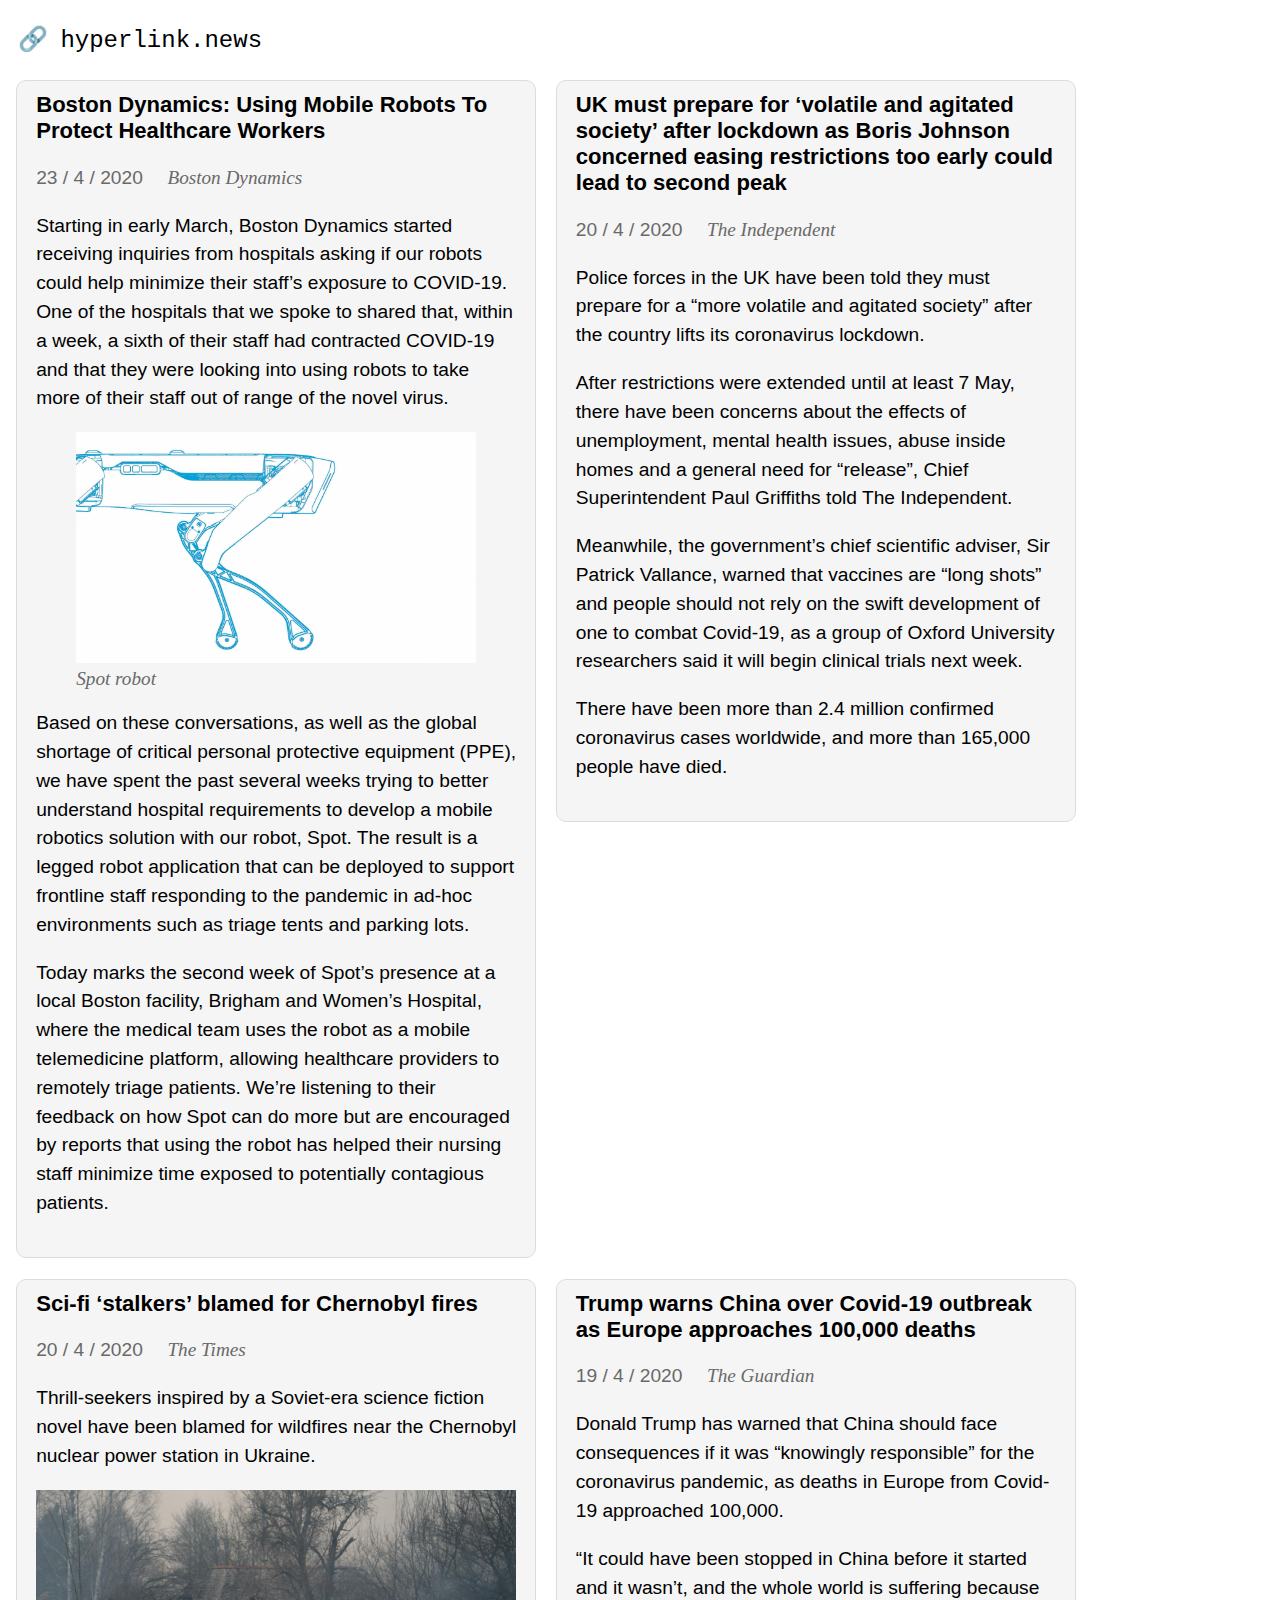
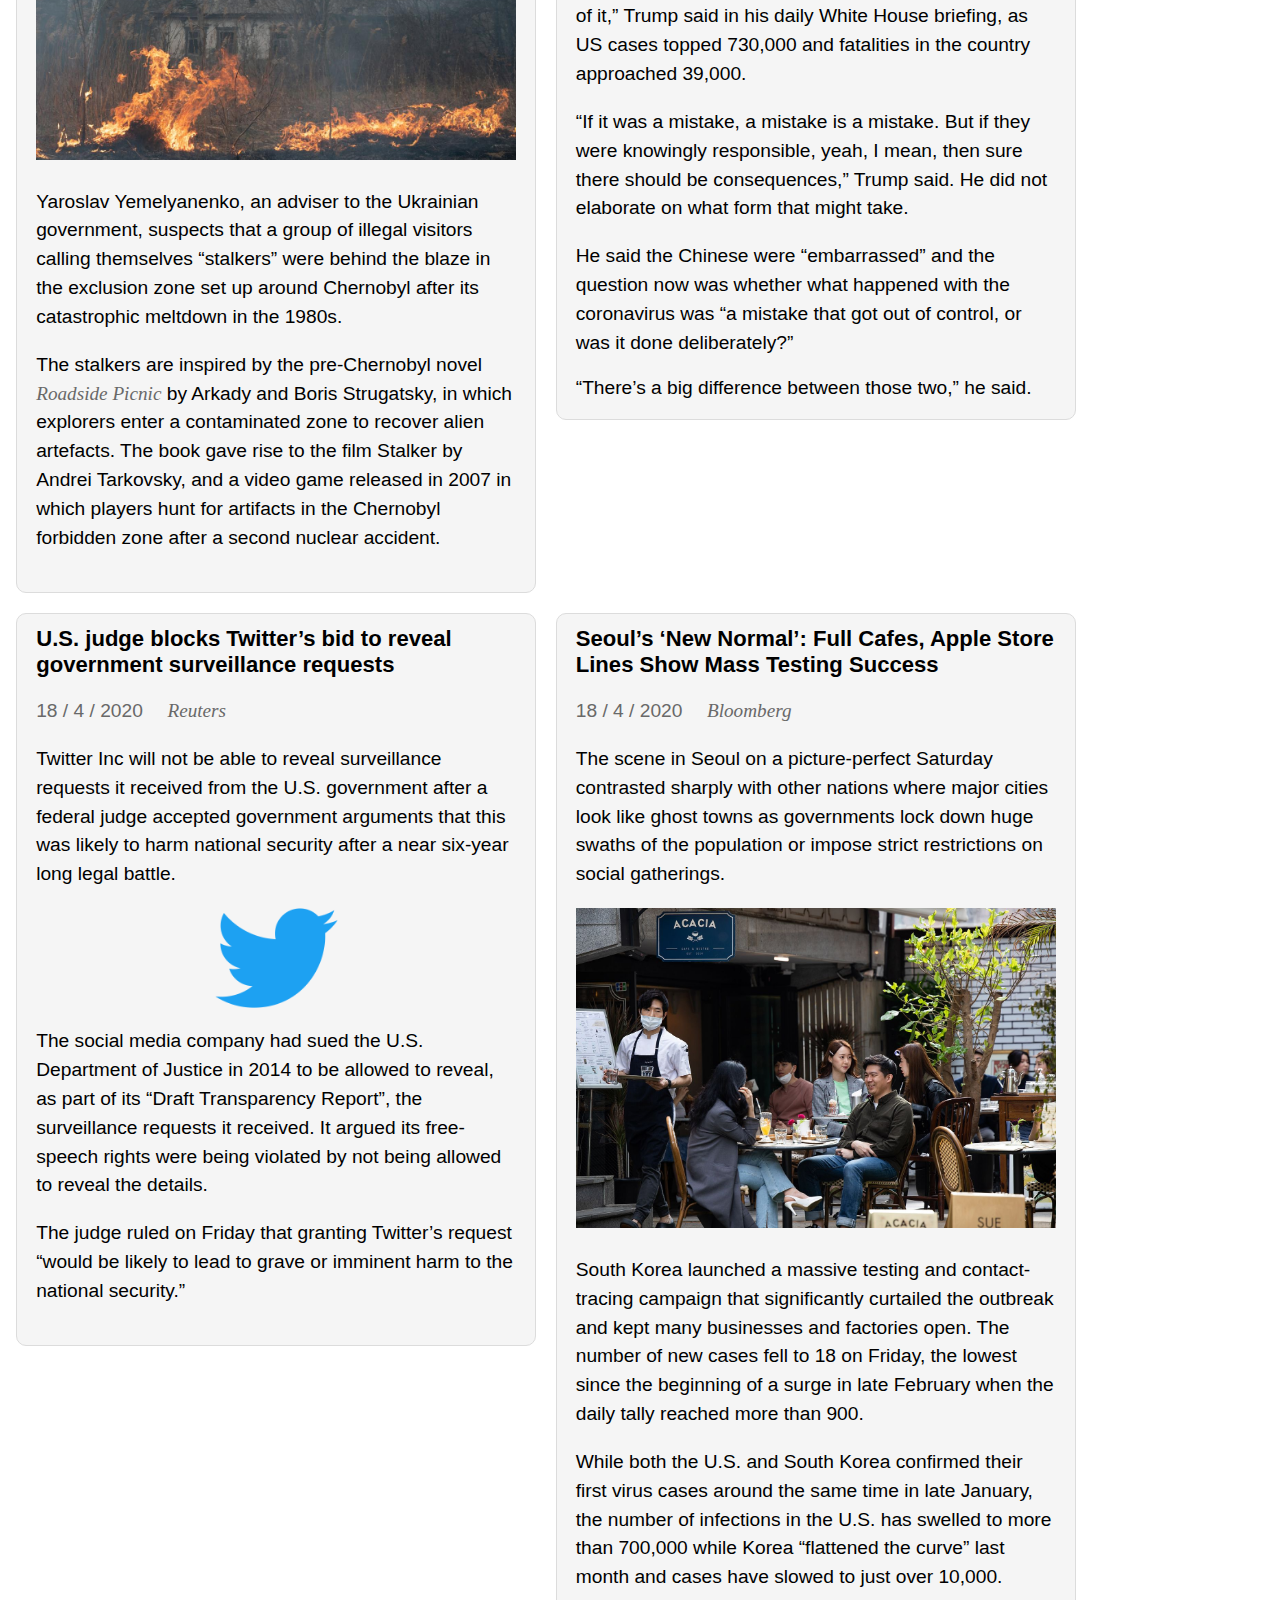
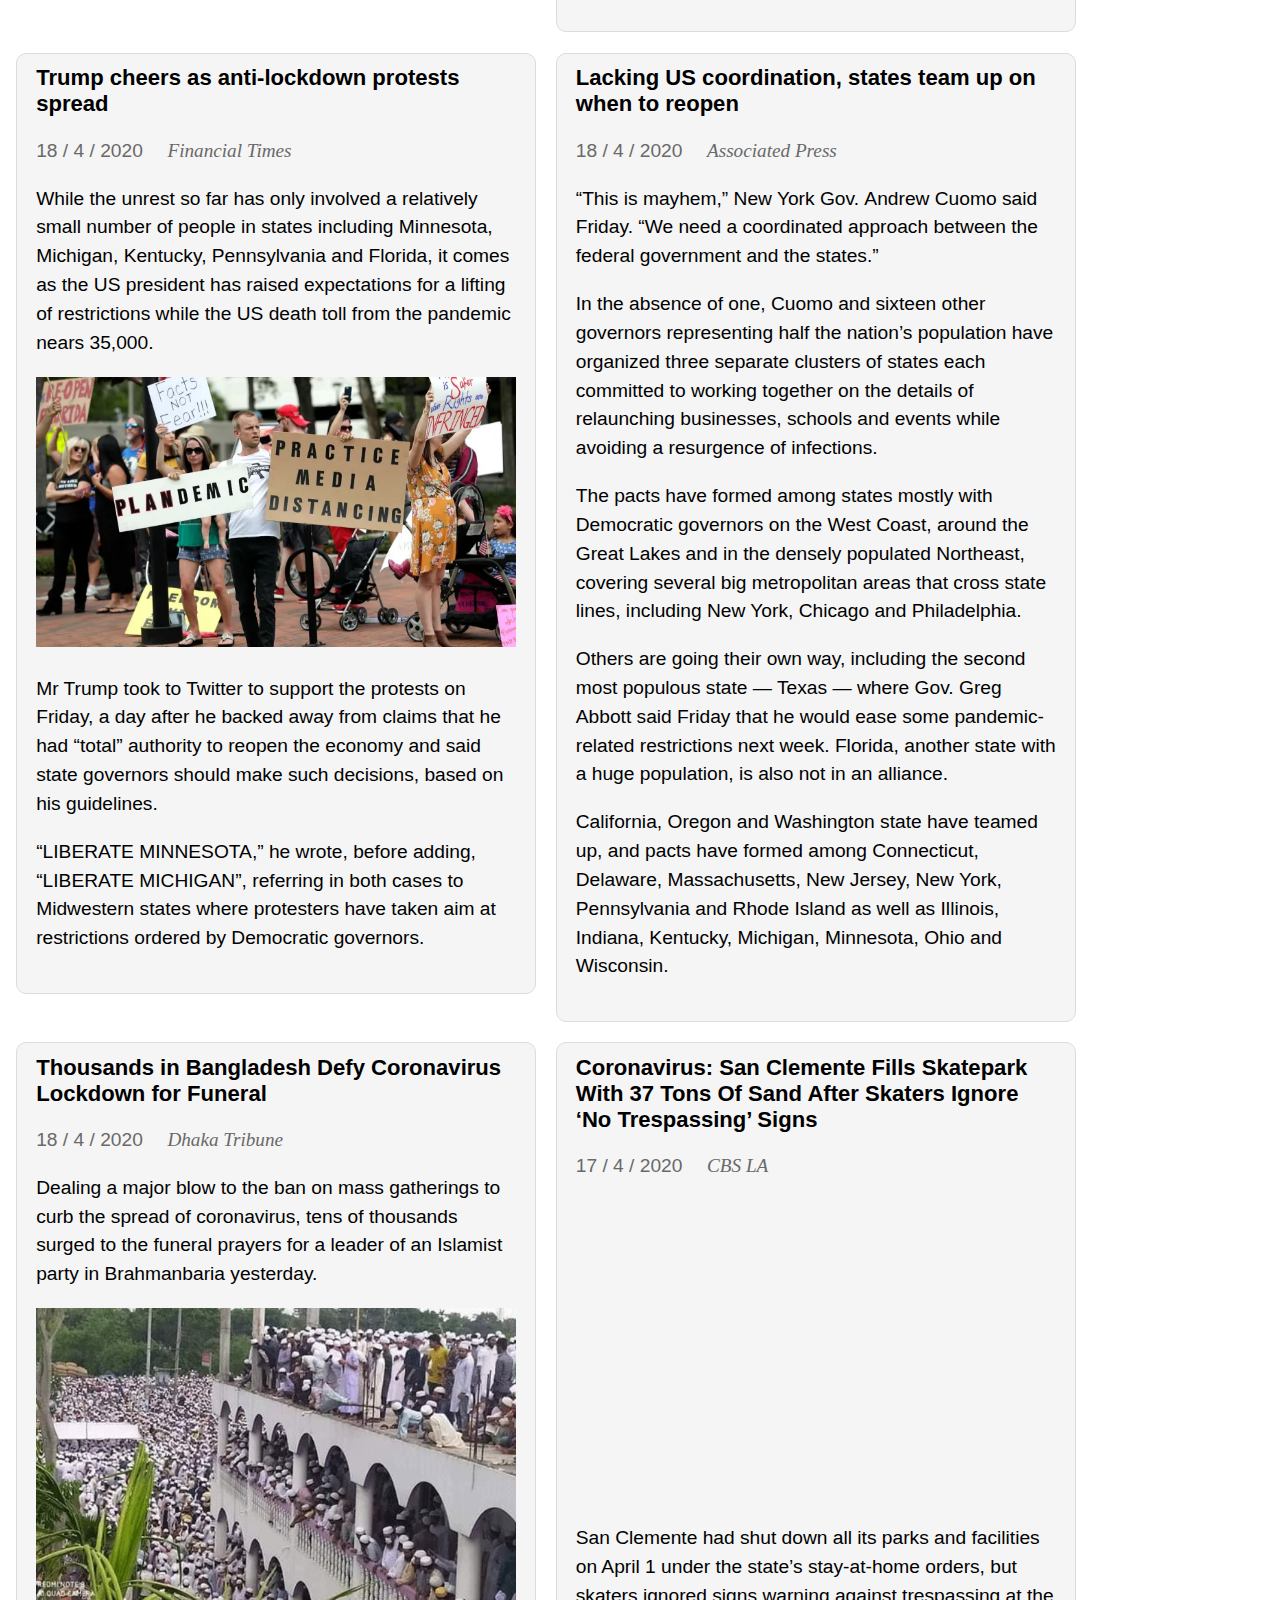
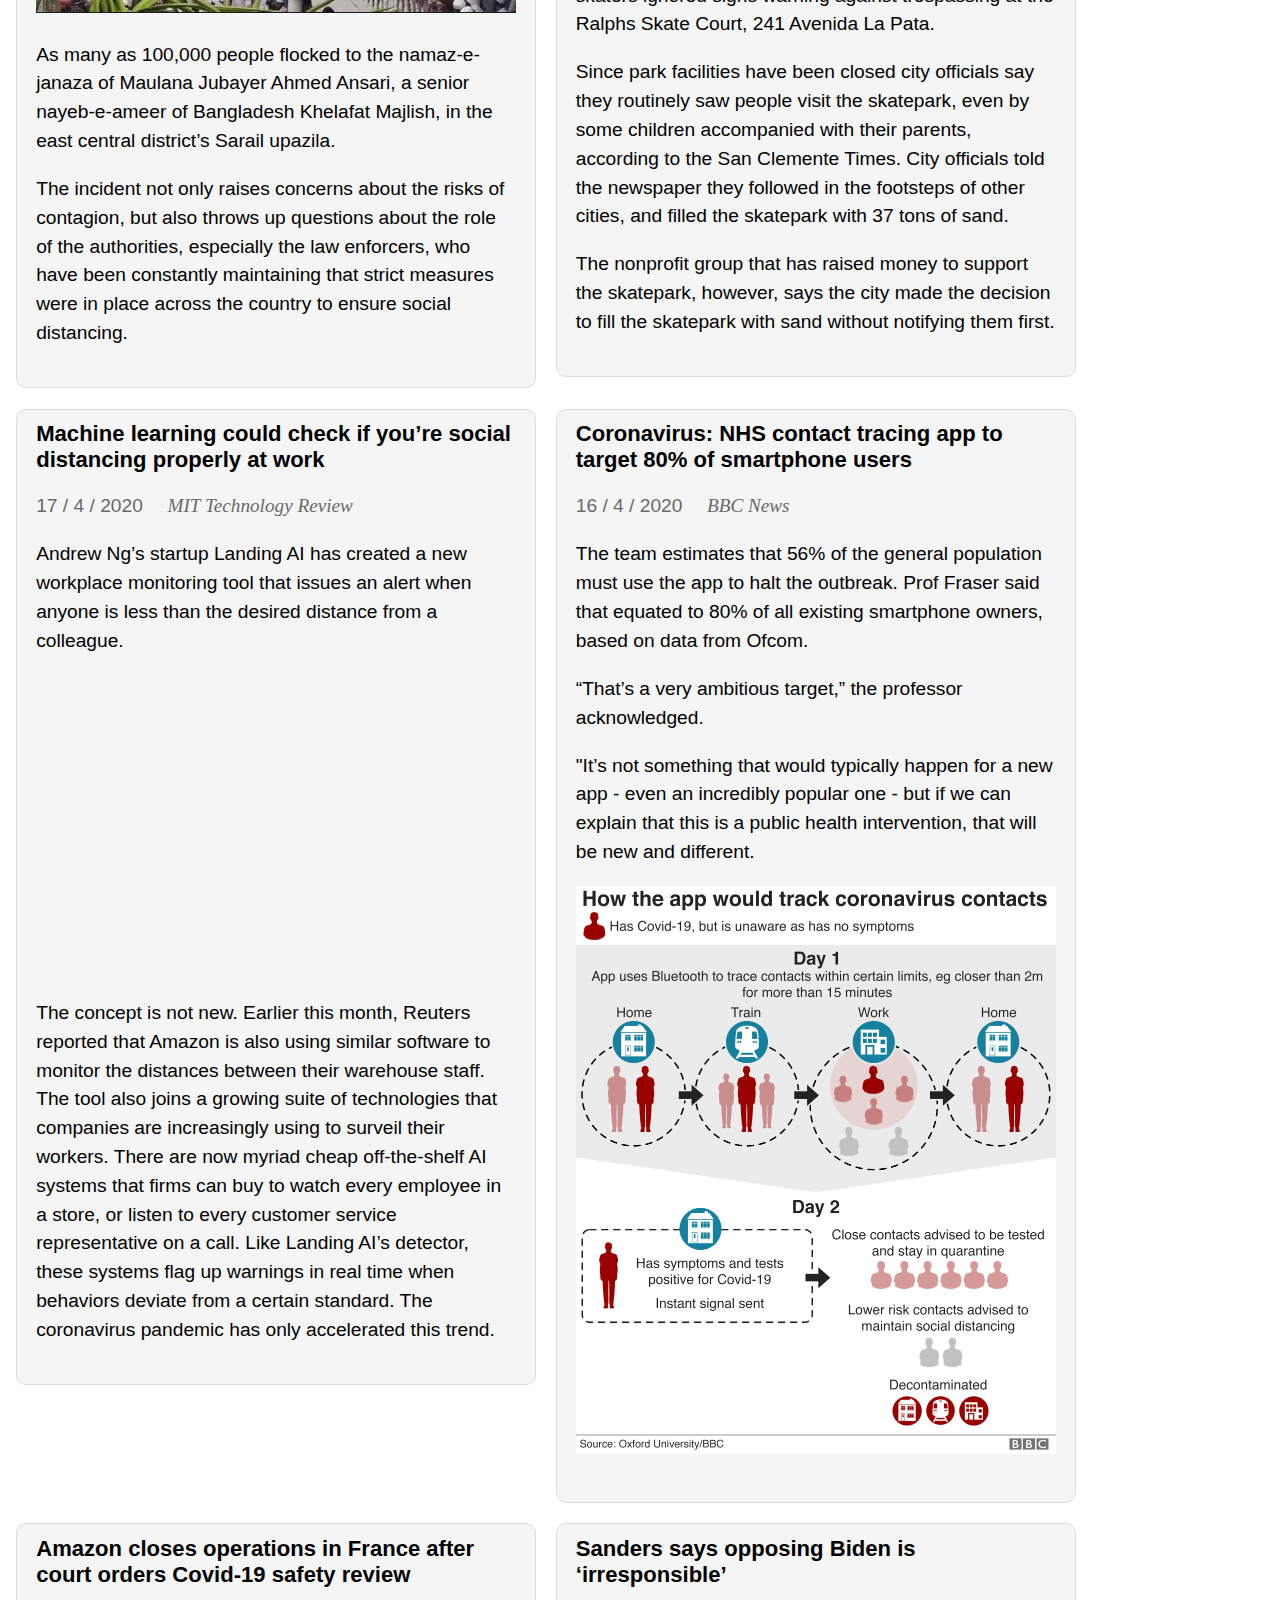
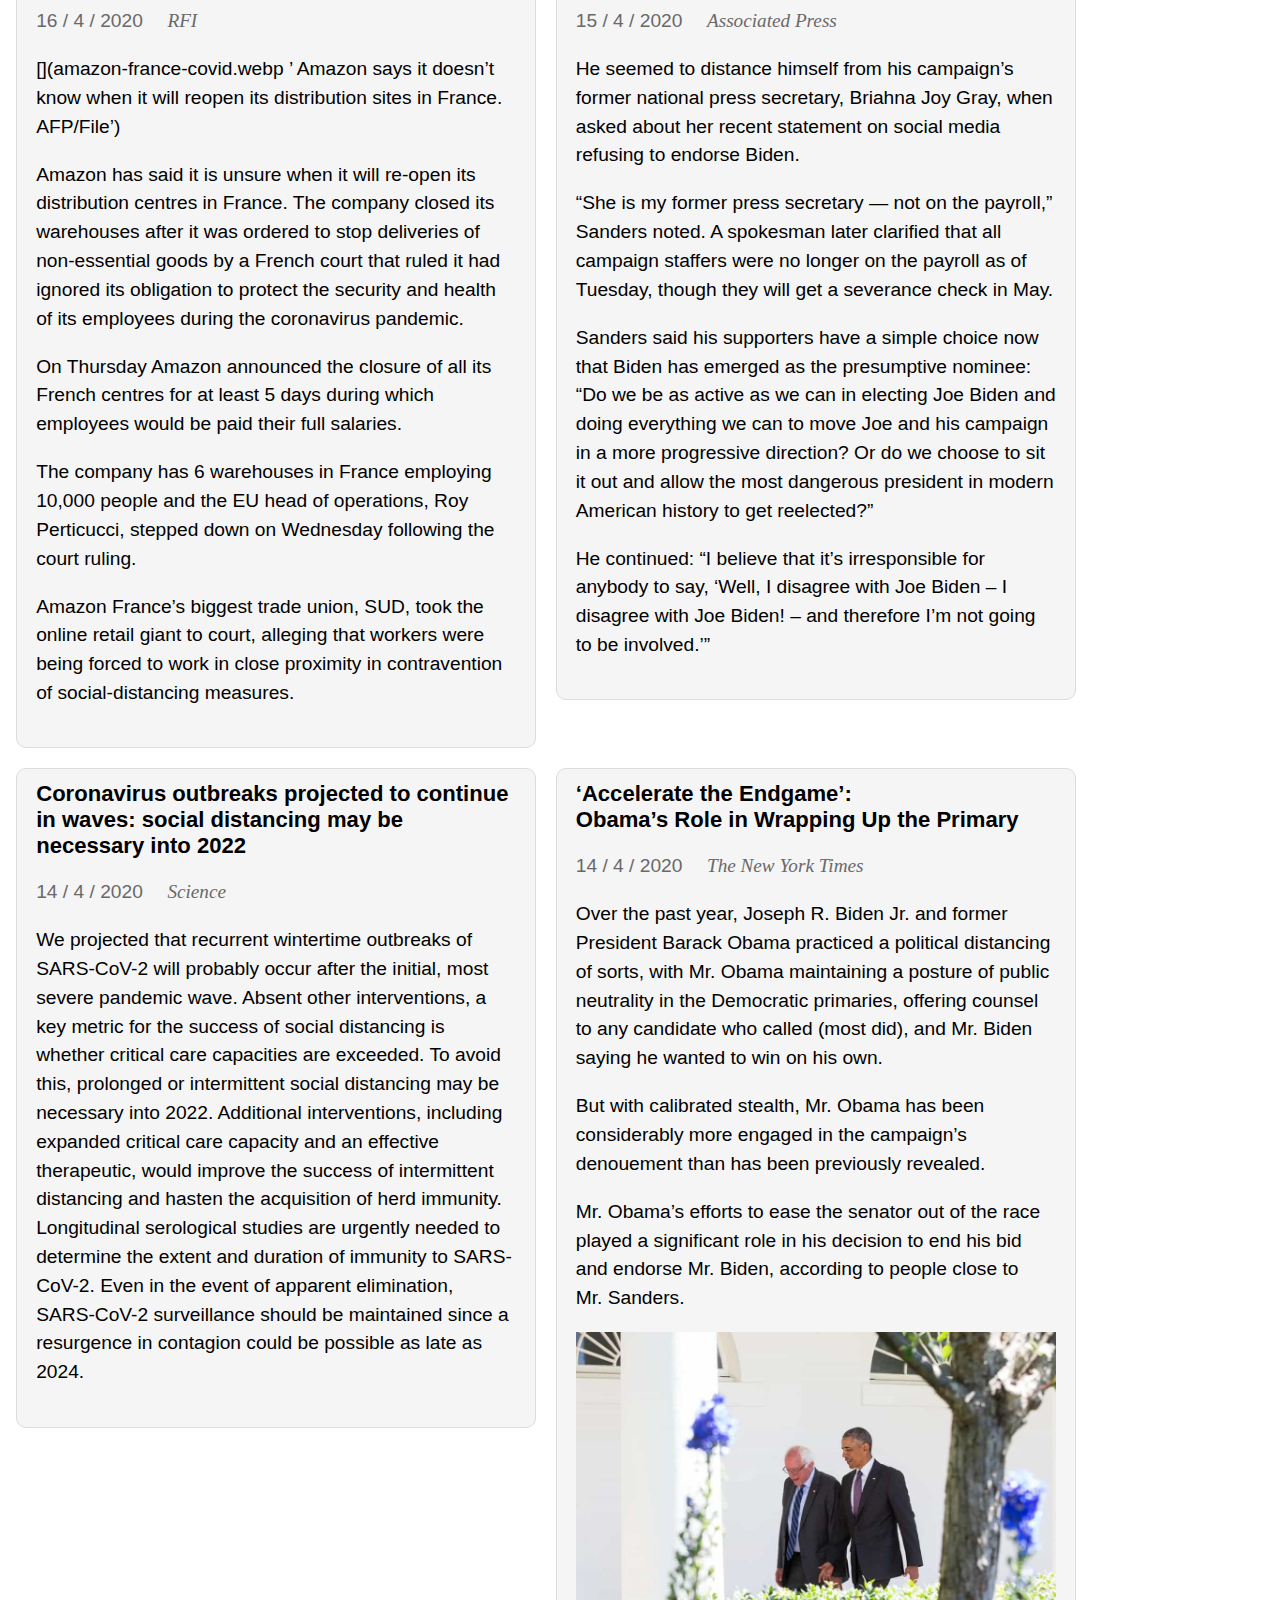
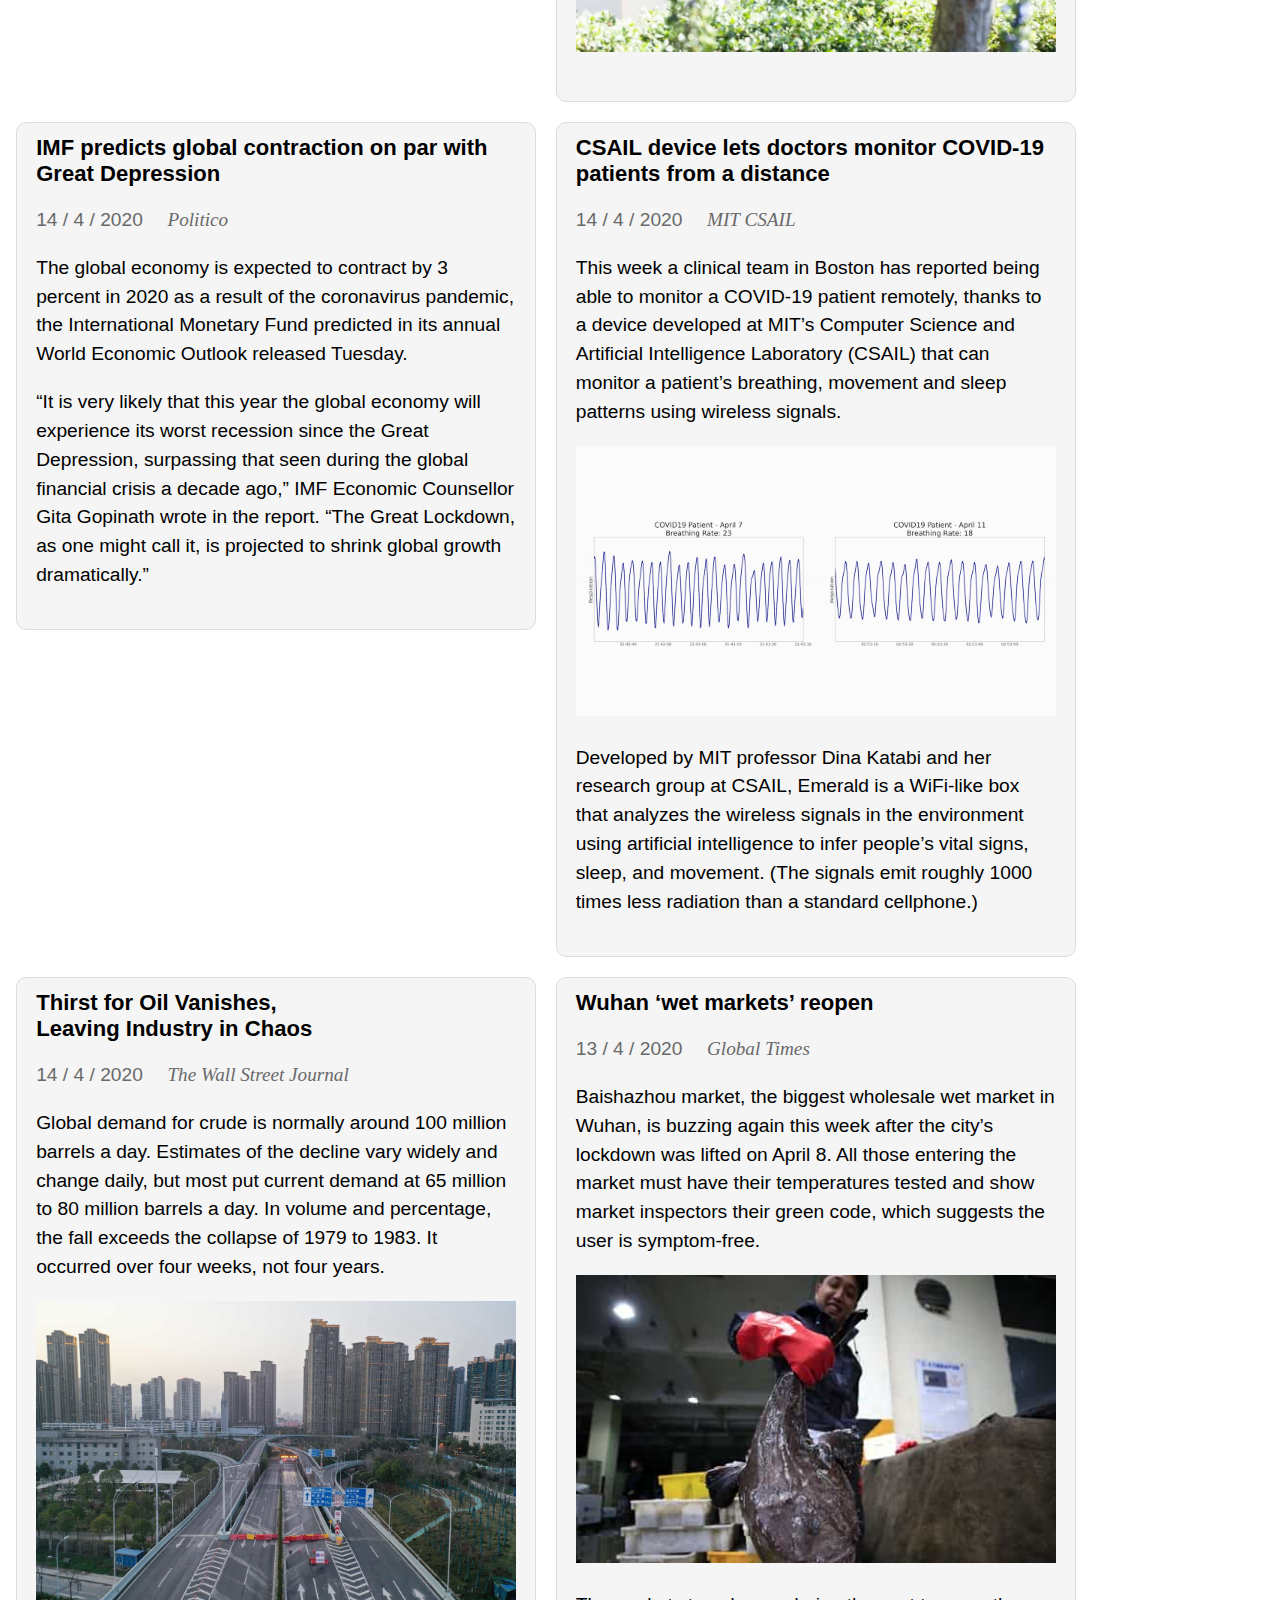
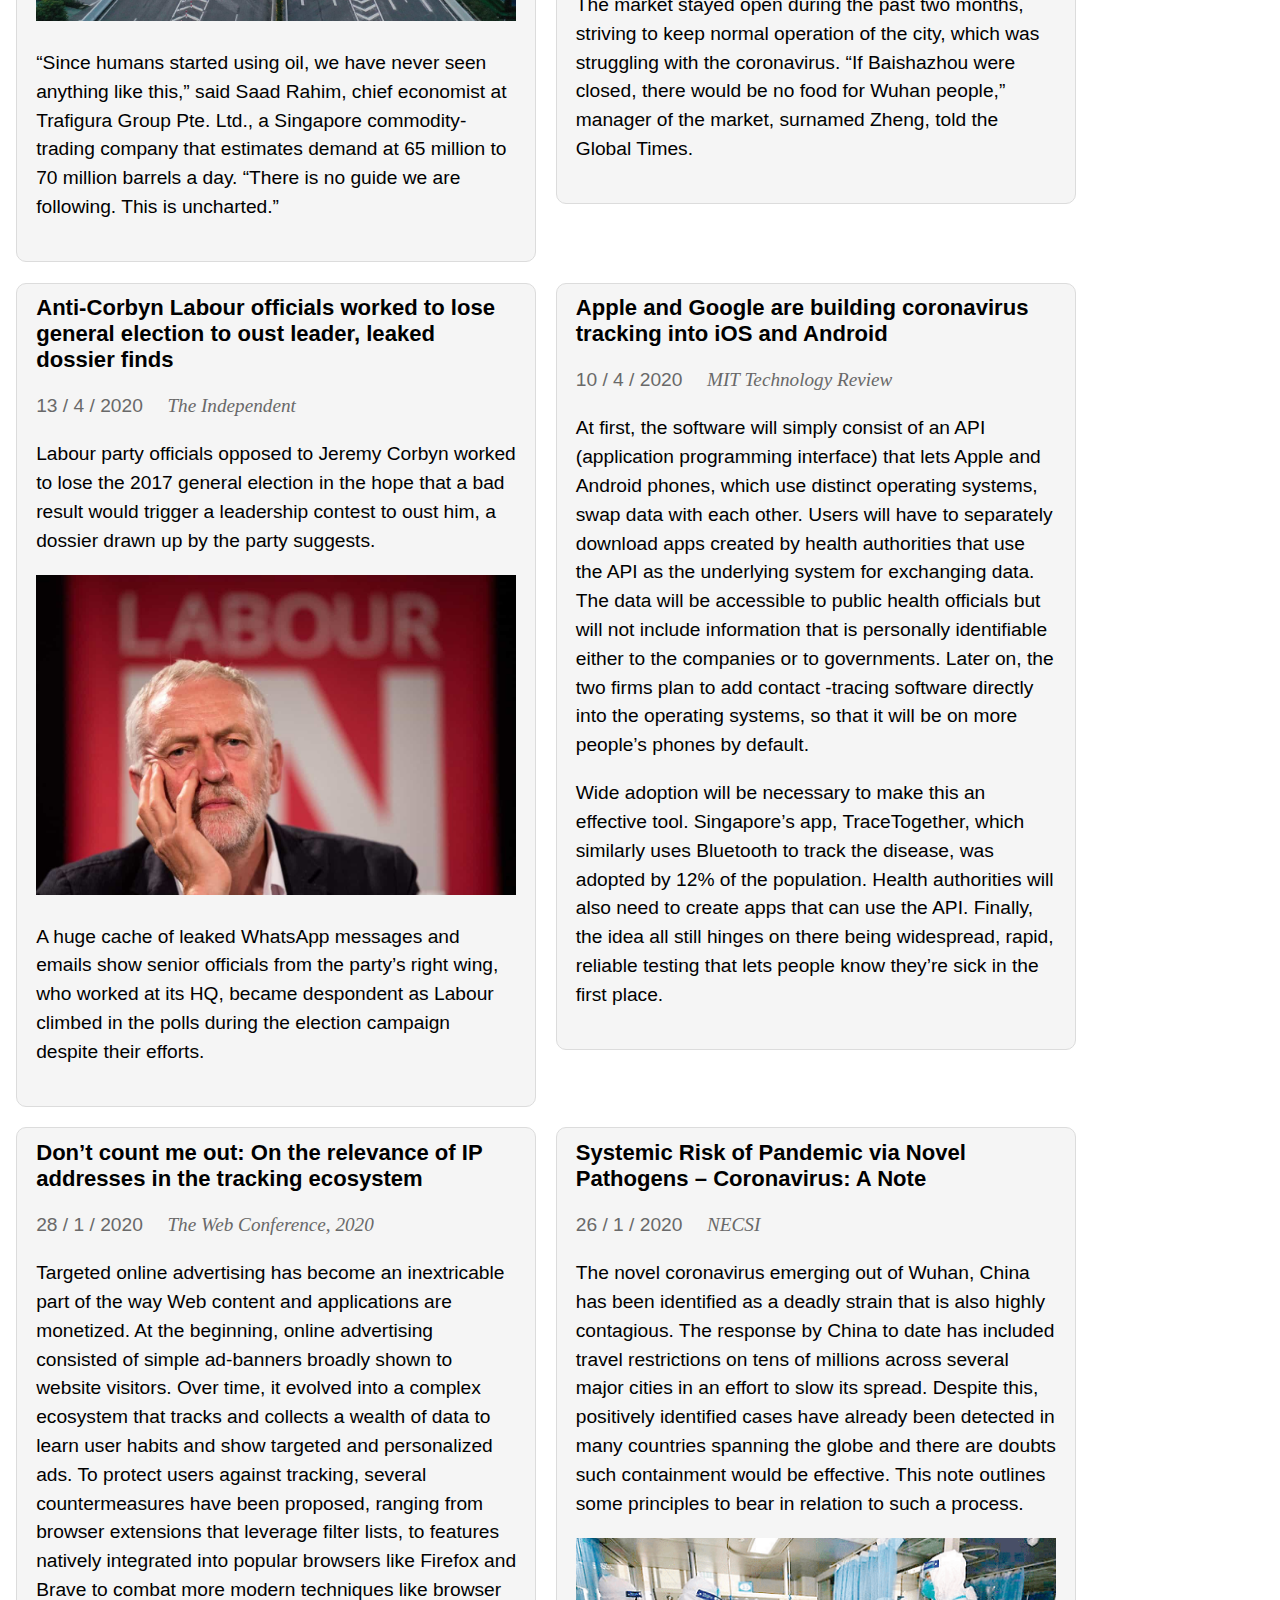
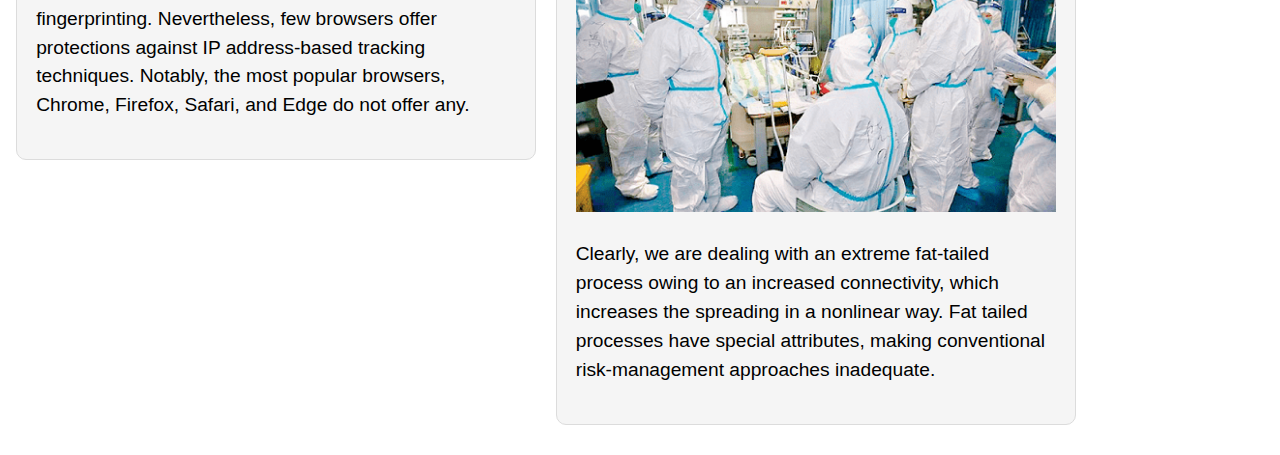
==== commit 763c2a0d: "Add content" ====
--- a/docs/index.html
+++ b/docs/index.html
@@ -23,7 +23,111 @@
   <h1 class="title"><span class='spinner'>🔗</span>hyperlink.news</h1>
 </header>
 <main>
-<a class='link' href='https://archive.vn/QUF8t'>
+<a class='link' href='https://www.bostondynamics.com/COVID-19'>
+<article>
+<h2 id="boston-dynamics-using-mobile-robots-to-protect-healthcare-workers">Boston Dynamics: Using Mobile Robots To Protect Healthcare Workers</h2>
+<p><time datetime=2020-04-15>23 / 4 / 2020</time> <em class='source'>Boston Dynamics</em></p>
+<p>Starting in early March, Boston Dynamics started receiving inquiries from hospitals asking if our robots could help minimize their staff’s exposure to COVID-19. One of the hospitals that we spoke to shared that, within a week, a sixth of their staff had contracted COVID-19 and that they were looking into using robots to take more of their staff out of range of the novel virus.</p>
+<figure>
+<img src="spot-robot.jpg" title="Spot robot" alt="" /><figcaption>Spot robot</figcaption>
+</figure>
+<p>Based on these conversations, as well as the global shortage of critical personal protective equipment (PPE), we have spent the past several weeks trying to better understand hospital requirements to develop a mobile robotics solution with our robot, Spot. The result is a legged robot application that can be deployed to support frontline staff responding to the pandemic in ad-hoc environments such as triage tents and parking lots.</p>
+<p>Today marks the second week of Spot’s presence at a local Boston facility, Brigham and Women’s Hospital, where the medical team uses the robot as a mobile telemedicine platform, allowing healthcare providers to remotely triage patients. We’re listening to their feedback on how Spot can do more but are encouraged by reports that using the robot has helped their nursing staff minimize time exposed to potentially contagious patients.</p>
+</article>
+</a> <a class='link' href='https://archive.vn/gsDiV'>
+<article>
+<h2 id="uk-must-prepare-for-volatile-and-agitated-society-after-lockdown-as-boris-johnson-concerned-easing-restrictions-too-early-could-lead-to-second-peak">UK must prepare for ‘volatile and agitated society’ after lockdown as Boris Johnson concerned easing restrictions too early could lead to second peak</h2>
+<p><time datetime=2020-04-20>20 / 4 / 2020</time> <em class='source'>The Independent</em></p>
+<p>Police forces in the UK have been told they must prepare for a “more volatile and agitated society” after the country lifts its coronavirus lockdown.</p>
+<p>After restrictions were extended until at least 7 May, there have been concerns about the effects of unemployment, mental health issues, abuse inside homes and a general need for “release”, Chief Superintendent Paul Griffiths told The Independent.</p>
+<p>Meanwhile, the government’s chief scientific adviser, Sir Patrick Vallance, warned that vaccines are “long shots” and people should not rely on the swift development of one to combat Covid-19, as a group of Oxford University researchers said it will begin clinical trials next week.</p>
+<p>There have been more than 2.4 million confirmed coronavirus cases worldwide, and more than 165,000 people have died.</p>
+</article>
+</a> <a class='link' href='https://archive.vn/dlIEe'>
+<article>
+<h2 id="scifi-stalkers-blamed-for-chernobyl-fires">Sci‑fi ‘stalkers’ blamed for Chernobyl fires</h2>
+<p><time datetime=2020-04-20>20 / 4 / 2020</time> <em class='source'>The Times</em></p>
+<p>Thrill-seekers inspired by a Soviet-era science fiction novel have been blamed for wildfires near the Chernobyl nuclear power station in Ukraine.</p>
+<p><img src="stalker-fires.jpg" title="The wildfires near the Chernobyl nuclear plant spread to the capital city Kiev - VOLODYMYR SHUVAYEV/REUTERS" /></p>
+<p>Yaroslav Yemelyanenko, an adviser to the Ukrainian government, suspects that a group of illegal visitors calling themselves “stalkers” were behind the blaze in the exclusion zone set up around Chernobyl after its catastrophic meltdown in the 1980s.</p>
+<p>The stalkers are inspired by the pre-Chernobyl novel <em>Roadside Picnic</em> by Arkady and Boris Strugatsky, in which explorers enter a contaminated zone to recover alien artefacts. The book gave rise to the film Stalker by Andrei Tarkovsky, and a video game released in 2007 in which players hunt for artifacts in the Chernobyl forbidden zone after a second nuclear accident.</p>
+</article>
+</a> <a class='link' href='https://archive.vn/4W4Jp'>
+<article>
+<h2 id="trump-warns-china-over-covid-19-outbreak-as-europe-approaches-100000-deaths">Trump warns China over Covid-19 outbreak as Europe approaches 100,000 deaths</h2>
+<p><time datetime=2020-04-19>19 / 4 / 2020</time> <em class='source'>The Guardian</em></p>
+<p>Donald Trump has warned that China should face consequences if it was “knowingly responsible” for the coronavirus pandemic, as deaths in Europe from Covid-19 approached 100,000.</p>
+<p>“It could have been stopped in China before it started and it wasn’t, and the whole world is suffering because of it,” Trump said in his daily White House briefing, as US cases topped 730,000 and fatalities in the country approached 39,000.</p>
+<p>“If it was a mistake, a mistake is a mistake. But if they were knowingly responsible, yeah, I mean, then sure there should be consequences,” Trump said. He did not elaborate on what form that might take.</p>
+<p>He said the Chinese were “embarrassed” and the question now was whether what happened with the coronavirus was “a mistake that got out of control, or was it done deliberately?”</p>
+“There’s a big difference between those two,” he said.
+</article>
+</a> <a class='link' href='https://archive.vn/TMnY1'>
+<article>
+<h2 id="u.s.-judge-blocks-twitters-bid-to-reveal-government-surveillance-requests">U.S. judge blocks Twitter’s bid to reveal government surveillance requests</h2>
+<p><time datetime=2020-04-18>18 / 4 / 2020</time> <em class='source'>Reuters</em></p>
+<p>Twitter Inc will not be able to reveal surveillance requests it received from the U.S. government after a federal judge accepted government arguments that this was likely to harm national security after a near six-year long legal battle.</p>
+<p><img style='display: block; margin: 1ex auto;' src=twitter-bird.png alt='Twitter logo' height=100 /></p>
+<p>The social media company had sued the U.S. Department of Justice in 2014 to be allowed to reveal, as part of its “Draft Transparency Report”, the surveillance requests it received. It argued its free-speech rights were being violated by not being allowed to reveal the details.</p>
+<p>The judge ruled on Friday that granting Twitter’s request “would be likely to lead to grave or imminent harm to the national security.”</p>
+</article>
+</a> <a class='link' href='https://archive.vn/0Kygf'>
+<article>
+<h2 id="seouls-new-normal-full-cafes-apple-store-lines-show-mass-testing-success">Seoul’s ‘New Normal’: Full Cafes, Apple Store Lines Show Mass Testing Success</h2>
+<p><time datetime=2020-04-18>18 / 4 / 2020</time> <em class='source'>Bloomberg</em></p>
+<p>The scene in Seoul on a picture-perfect Saturday contrasted sharply with other nations where major cities look like ghost towns as governments lock down huge swaths of the population or impose strict restrictions on social gatherings.</p>
+<p><img src="garosu-gil.jpg" title="People sit at a cafe in the Garosu-gil neighborhood of the Gangnam district of Seoul, April 18. Photographer: SeongJoon Cho/Bloomberg" /></p>
+<p>South Korea launched a massive testing and contact-tracing campaign that significantly curtailed the outbreak and kept many businesses and factories open. The number of new cases fell to 18 on Friday, the lowest since the beginning of a surge in late February when the daily tally reached more than 900.</p>
+<p>While both the U.S. and South Korea confirmed their first virus cases around the same time in late January, the number of infections in the U.S. has swelled to more than 700,000 while Korea “flattened the curve” last month and cases have slowed to just over 10,000.</p>
+</article>
+</a> <a class='link' href='https://archive.vn/Pr91p'>
+<article>
+<h2 id="trump-cheers-as-anti-lockdown-protests-spread">Trump cheers as anti-lockdown protests spread</h2>
+<p><time datetime=2020-04-18>18 / 4 / 2020</time> <em class='source'>Financial Times</em></p>
+<p>While the unrest so far has only involved a relatively small number of people in states including Minnesota, Michigan, Kentucky, Pennsylvania and Florida, it comes as the US president has raised expectations for a lifting of restrictions while the US death toll from the pandemic nears 35,000.</p>
+<p><img src="plandemic.webp" title="Protesters, like these in Florida, argue that restrictions meant to stop the pandemic are violating their civil rights © AP" /></p>
+<p>Mr Trump took to Twitter to support the protests on Friday, a day after he backed away from claims that he had “total” authority to reopen the economy and said state governors should make such decisions, based on his guidelines.</p>
+<p>“LIBERATE MINNESOTA,” he wrote, before adding, “LIBERATE MICHIGAN”, referring in both cases to Midwestern states where protesters have taken aim at restrictions ordered by Democratic governors.</p>
+</article>
+</a> <a class='link' href='https://archive.vn/ggtRZ'>
+<article>
+<h2 id="lacking-us-coordination-states-team-up-on-when-to-reopen">Lacking US coordination, states team up on when to reopen</h2>
+<p><time datetime=2020-04-18>18 / 4 / 2020</time> <em class='source'>Associated Press</em></p>
+<p>“This is mayhem,” New York Gov. Andrew Cuomo said Friday. “We need a coordinated approach between the federal government and the states.”</p>
+<p>In the absence of one, Cuomo and sixteen other governors representing half the nation’s population have organized three separate clusters of states each committed to working together on the details of relaunching businesses, schools and events while avoiding a resurgence of infections.</p>
+<p>The pacts have formed among states mostly with Democratic governors on the West Coast, around the Great Lakes and in the densely populated Northeast, covering several big metropolitan areas that cross state lines, including New York, Chicago and Philadelphia.</p>
+<p>Others are going their own way, including the second most populous state — Texas — where Gov. Greg Abbott said Friday that he would ease some pandemic-related restrictions next week. Florida, another state with a huge population, is also not in an alliance.</p>
+<p>California, Oregon and Washington state have teamed up, and pacts have formed among Connecticut, Delaware, Massachusetts, New Jersey, New York, Pennsylvania and Rhode Island as well as Illinois, Indiana, Kentucky, Michigan, Minnesota, Ohio and Wisconsin.</p>
+</article>
+</a> <a class='link' href='https://archive.vn/inoVx'>
+<article>
+<h2 id="thousands-in-bangladesh-defy-coronavirus-lockdown-for-funeral">Thousands in Bangladesh Defy Coronavirus Lockdown for Funeral</h2>
+<p><time datetime=2020-04-18>18 / 4 / 2020</time> <em class='source'>Dhaka Tribune</em></p>
+<p>Dealing a major blow to the ban on mass gatherings to curb the spread of coronavirus, tens of thousands surged to the funeral prayers for a leader of an Islamist party in Brahmanbaria yesterday.</p>
+<p><img src="covid-funeral.gif" title="housands of people attend the namaz-e-janaza of late Maulana Jubayer Ahmed Ansari in Sarail, Brahmanbaria on Saturday, April 18, 2020, defying restrictions aimed to curb the spread of the novel coronavirus" /></p>
+<p>As many as 100,000 people flocked to the namaz-e-janaza of Maulana Jubayer Ahmed Ansari, a senior nayeb-e-ameer of Bangladesh Khelafat Majlish, in the east central district’s Sarail upazila.</p>
+<p>The incident not only raises concerns about the risks of contagion, but also throws up questions about the role of the authorities, especially the law enforcers, who have been constantly maintaining that strict measures were in place across the country to ensure social distancing.</p>
+</article>
+</a> <a class='link' href='https://archive.vn/JqXj5'>
+<article>
+<h2 id="coronavirus-san-clemente-fills-skatepark-with-37-tons-of-sand-after-skaters-ignore-no-trespassing-signs">Coronavirus: San Clemente Fills Skatepark With 37 Tons Of Sand After Skaters Ignore ‘No Trespassing’ Signs</h2>
+<p><time datetime=2020-04-17>17 / 4 / 2020</time> <em class='source'>CBS LA</em></p>
+<iframe scrolling="no" frameborder="0" allowfullscreen webkitallowfullscreen mozallowfullscreen allow="autoplay; fullscreen" src="https://w3.cdn.anvato.net/player/prod/v3/anvload.html?key=[base64]%[base64]" width="100%" height="300">
+</iframe>
+<p>San Clemente had shut down all its parks and facilities on April 1 under the state’s stay-at-home orders, but skaters ignored signs warning against trespassing at the Ralphs Skate Court, 241 Avenida La Pata.</p>
+<p>Since park facilities have been closed city officials say they routinely saw people visit the skatepark, even by some children accompanied with their parents, according to the San Clemente Times. City officials told the newspaper they followed in the footsteps of other cities, and filled the skatepark with 37 tons of sand.</p>
+<p>The nonprofit group that has raised money to support the skatepark, however, says the city made the decision to fill the skatepark with sand without notifying them first.</p>
+</article>
+</a> <a class='link' href='https://archive.vn/T9iFt'>
+<article>
+<h2 id="machine-learning-could-check-if-youre-social-distancing-properly-at-work">Machine learning could check if you’re social distancing properly at work</h2>
+<p><time datetime=2020-04-17>17 / 4 / 2020</time> <em class='source'>MIT Technology Review</em></p>
+<p>Andrew Ng’s startup Landing AI has created a new workplace monitoring tool that issues an alert when anyone is less than the desired distance from a colleague.</p>
+<iframe width="100%" height="300" src="https://www.youtube-nocookie.com/embed/15iIV1Lff-M" frameborder="0" allow="accelerometer; autoplay; encrypted-media; gyroscope; picture-in-picture" allowfullscreen>
+</iframe>
+<p>The concept is not new. Earlier this month, Reuters reported that Amazon is also using similar software to monitor the distances between their warehouse staff. The tool also joins a growing suite of technologies that companies are increasingly using to surveil their workers. There are now myriad cheap off-the-shelf AI systems that firms can buy to watch every employee in a store, or listen to every customer service representative on a call. Like Landing AI’s detector, these systems flag up warnings in real time when behaviors deviate from a certain standard. The coronavirus pandemic has only accelerated this trend.</p>
+</article>
+</a> <a class='link' href='https://archive.vn/QUF8t'>
 <article>
 <h2 id="coronavirus-nhs-contact-tracing-app-to-target-80-of-smartphone-users">Coronavirus: NHS contact tracing app to target 80% of smartphone users</h2>
 <p><time datetime=2020-04-16>16 / 4 / 2020</time> <em class='source'>BBC News</em></p>
@@ -32,6 +136,16 @@
 <p>"It’s not something that would typically happen for a new app - even an incredibly popular one - but if we can explain that this is a public health intervention, that will be new and different.</p>
 <p><img src="nhs-app.png" title="How the app would track coronavirus contacts" /></p>
 </article>
+</a> <a class='link' href='https://archive.vn/1UT5p'>
+<article>
+<h2 id="amazon-closes-operations-in-france-after-court-orders-covid-19-safety-review">Amazon closes operations in France after court orders Covid-19 safety review</h2>
+<p><time datetime=2020-04-16>16 / 4 / 2020</time> <em class='source'>RFI</em></p>
+<p>[](amazon-france-covid.webp ’ Amazon says it doesn’t know when it will reopen its distribution sites in France. AFP/File’)</p>
+<p>Amazon has said it is unsure when it will re-open its distribution centres in France. The company closed its warehouses after it was ordered to stop deliveries of non-essential goods by a French court that ruled it had ignored its obligation to protect the security and health of its employees during the coronavirus pandemic.</p>
+<p>On Thursday Amazon announced the closure of all its French centres for at least 5 days during which employees would be paid their full salaries.</p>
+<p>The company has 6 warehouses in France employing 10,000 people and the EU head of operations, Roy Perticucci, stepped down on Wednesday following the court ruling.</p>
+<p>Amazon France’s biggest trade union, SUD, took the online retail giant to court, alleging that workers were being forced to work in close proximity in contravention of social-distancing measures.</p>
+</article>
 </a> <a class='link' href='https://archive.is/9w9Nd'>
 <article>
 <h2 id="sanders-says-opposing-biden-is-irresponsible">Sanders says opposing Biden is ‘irresponsible’</h2>
@@ -82,7 +196,7 @@
 <a class='link' href='https://archive.is/5xoDe'>
 <article>
 <h2 id="wuhan-wet-markets-reopen">Wuhan ‘wet markets’ reopen</h2>
-<p><time datetime=2020-04-14>13 / 4 / 2020</time> <em class='source'>Global Times</em></p>
+<p><time datetime=2020-04-13>13 / 4 / 2020</time> <em class='source'>Global Times</em></p>
 <p>Baishazhou market, the biggest wholesale wet market in Wuhan, is buzzing again this week after the city’s lockdown was lifted on April 8. All those entering the market must have their temperatures tested and show market inspectors their green code, which suggests the user is symptom-free.</p>
 <p><img src="wet-market.jpg" title="A vendor shows off a fresh anglerfish to buyers at Shanghai Orient International Aquatic Product Center, one of Shanghai&#39;s main seafood exchange venues. Photo: Yang Hui/ GT" /></p>
 <p>The market stayed open during the past two months, striving to keep normal operation of the city, which was struggling with the coronavirus. “If Baishazhou were closed, there would be no food for Wuhan people,” manager of the market, surnamed Zheng, told the Global Times.</p>
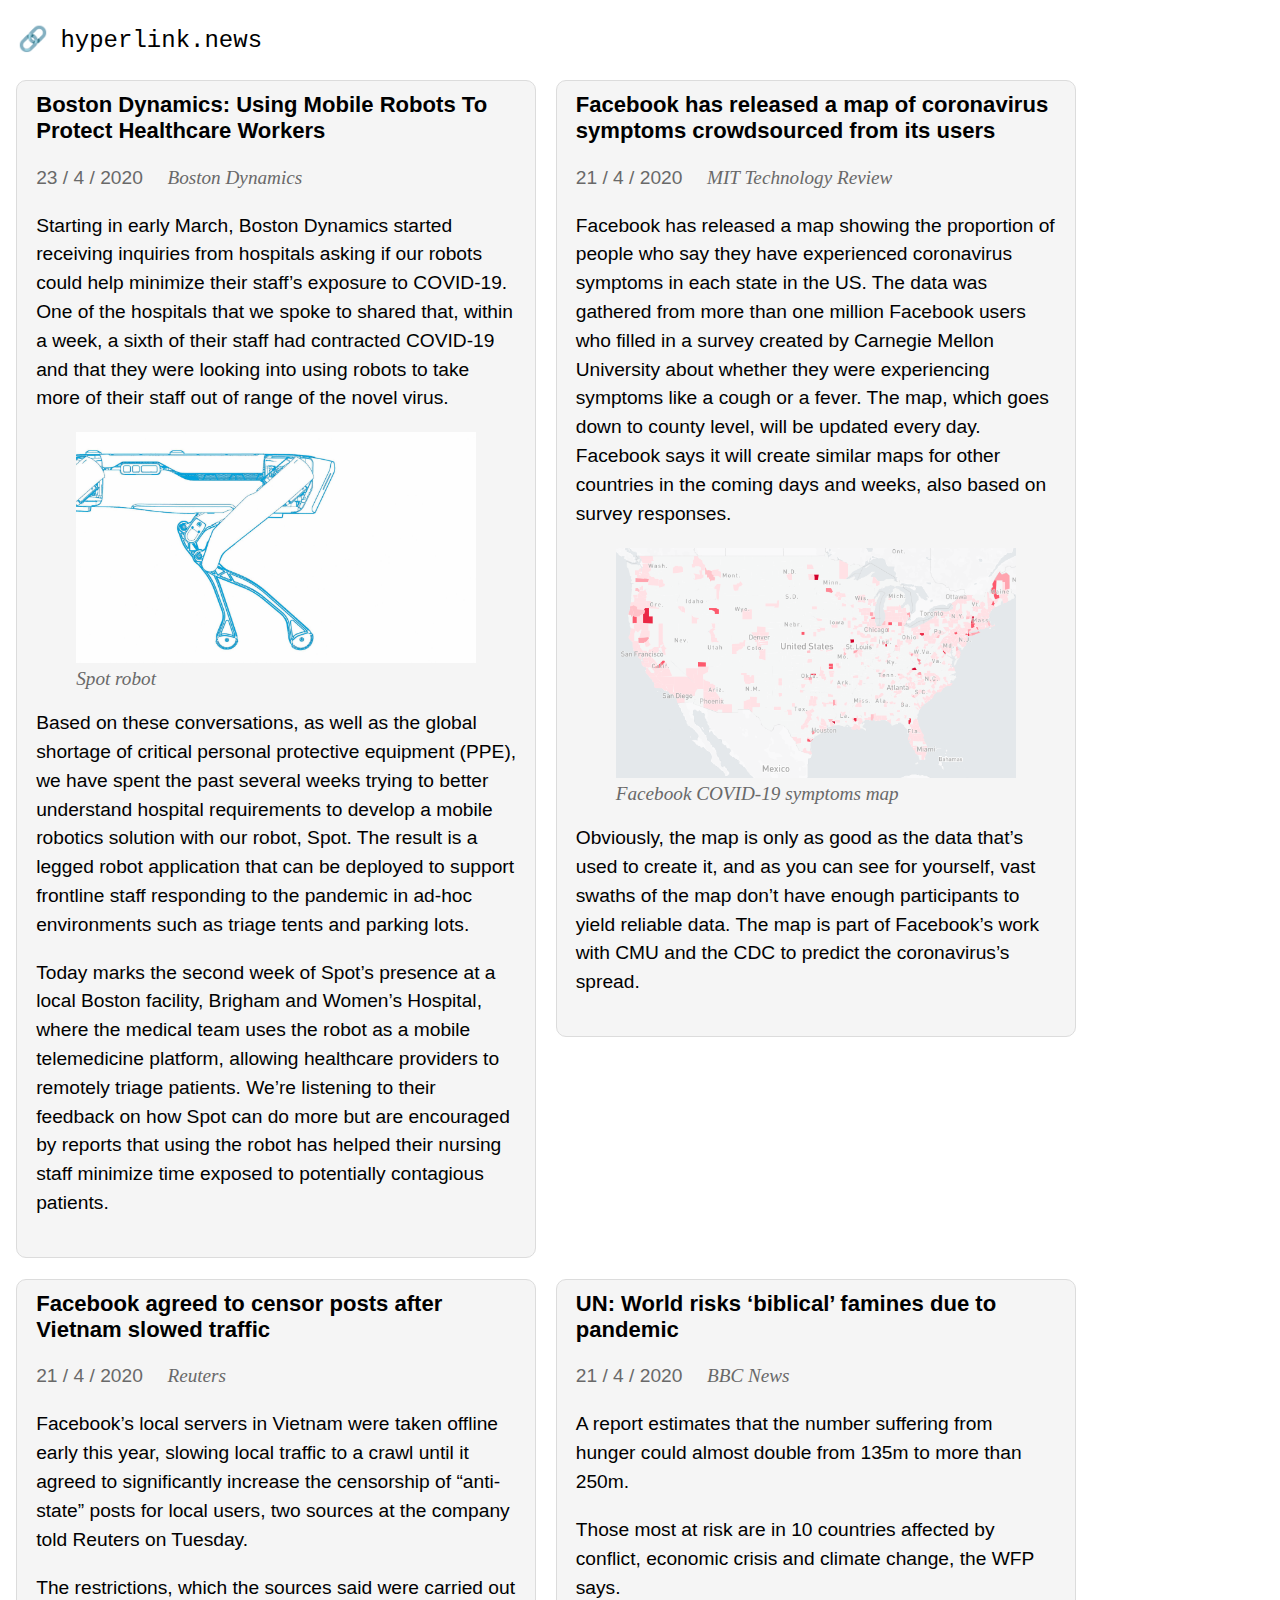
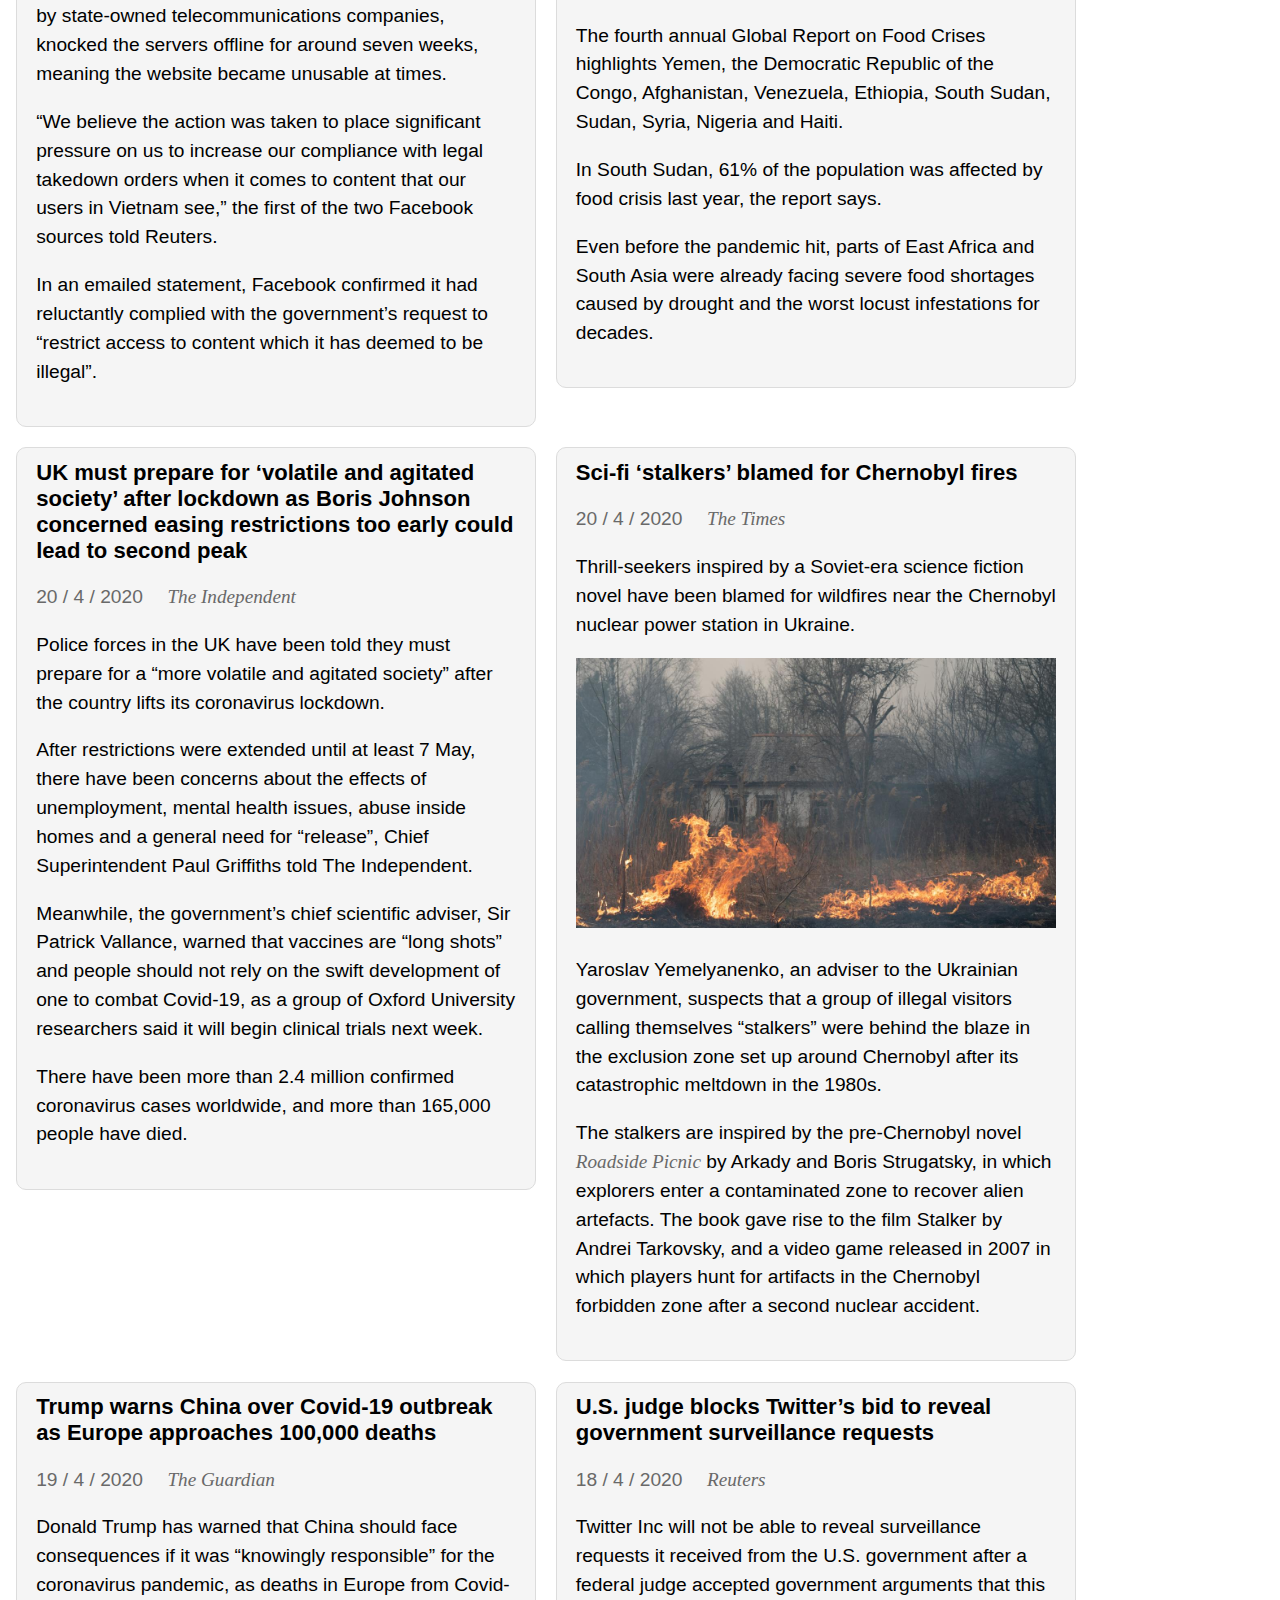
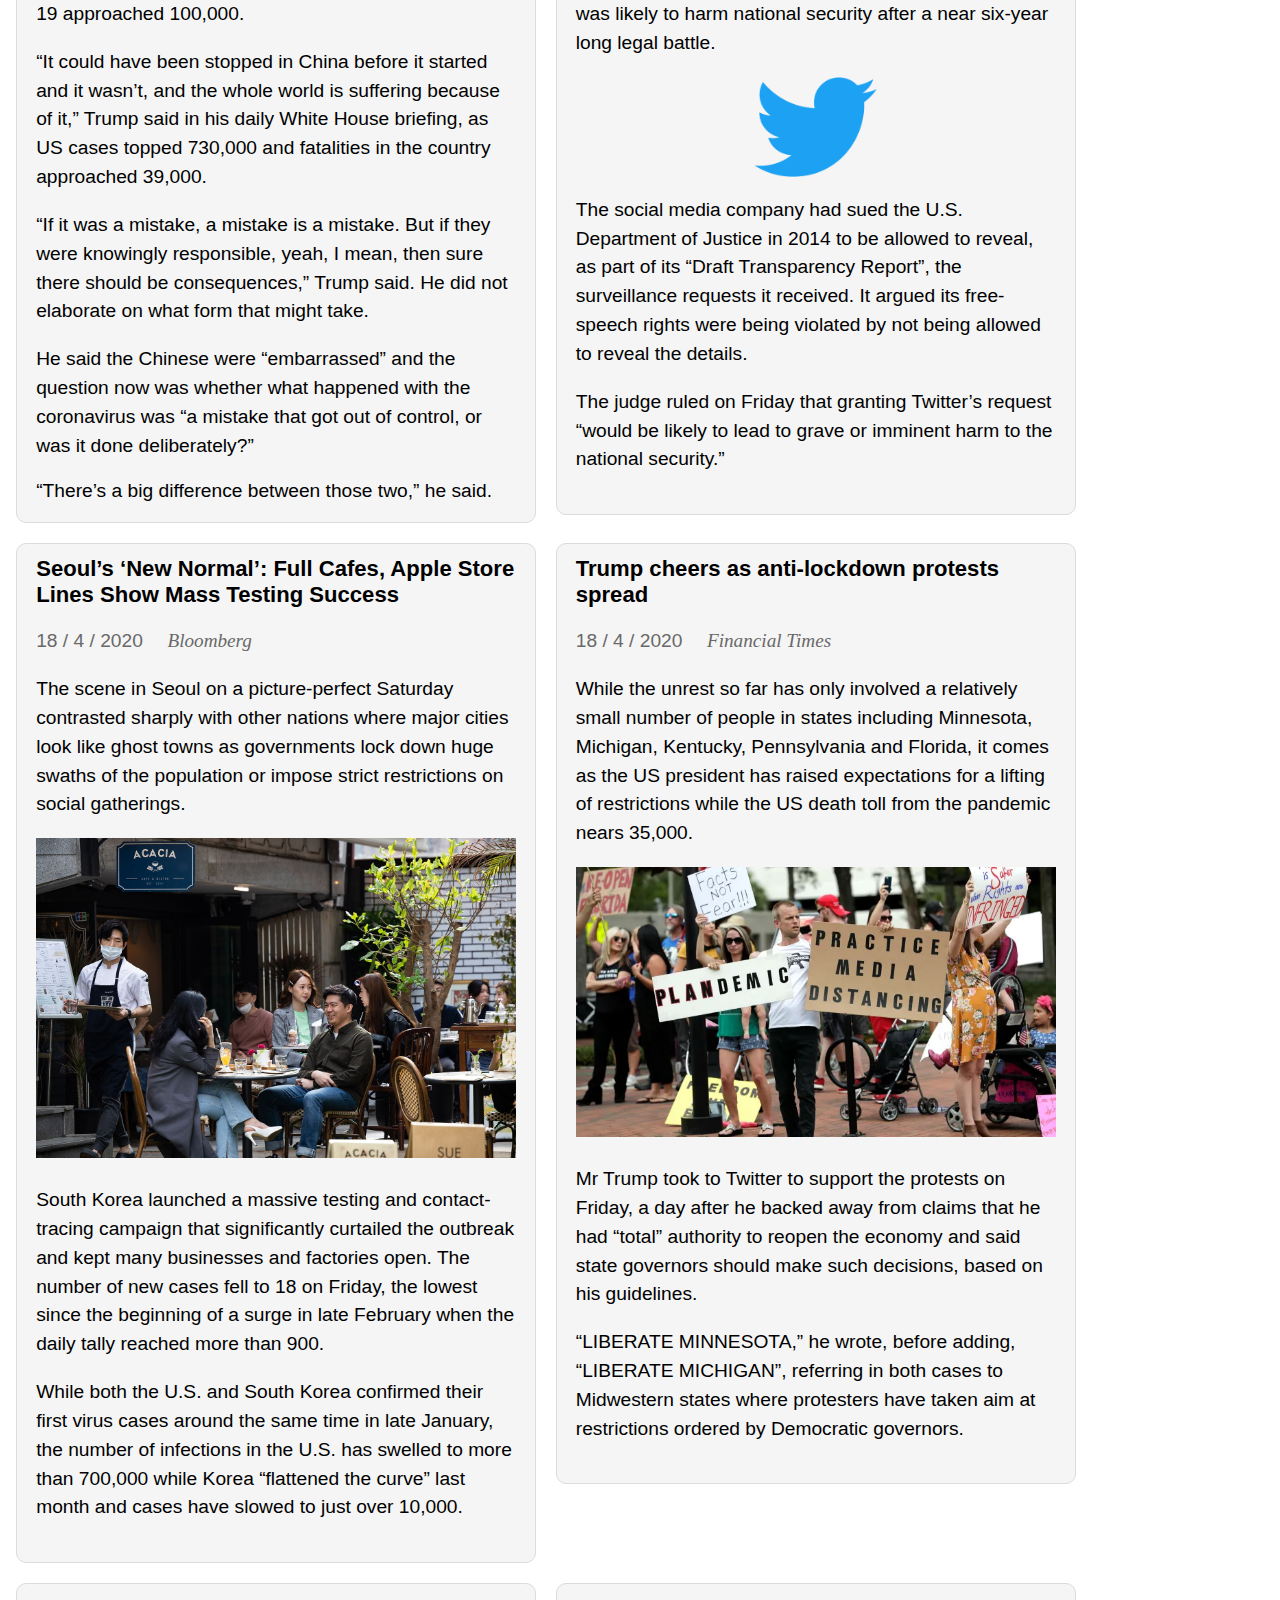
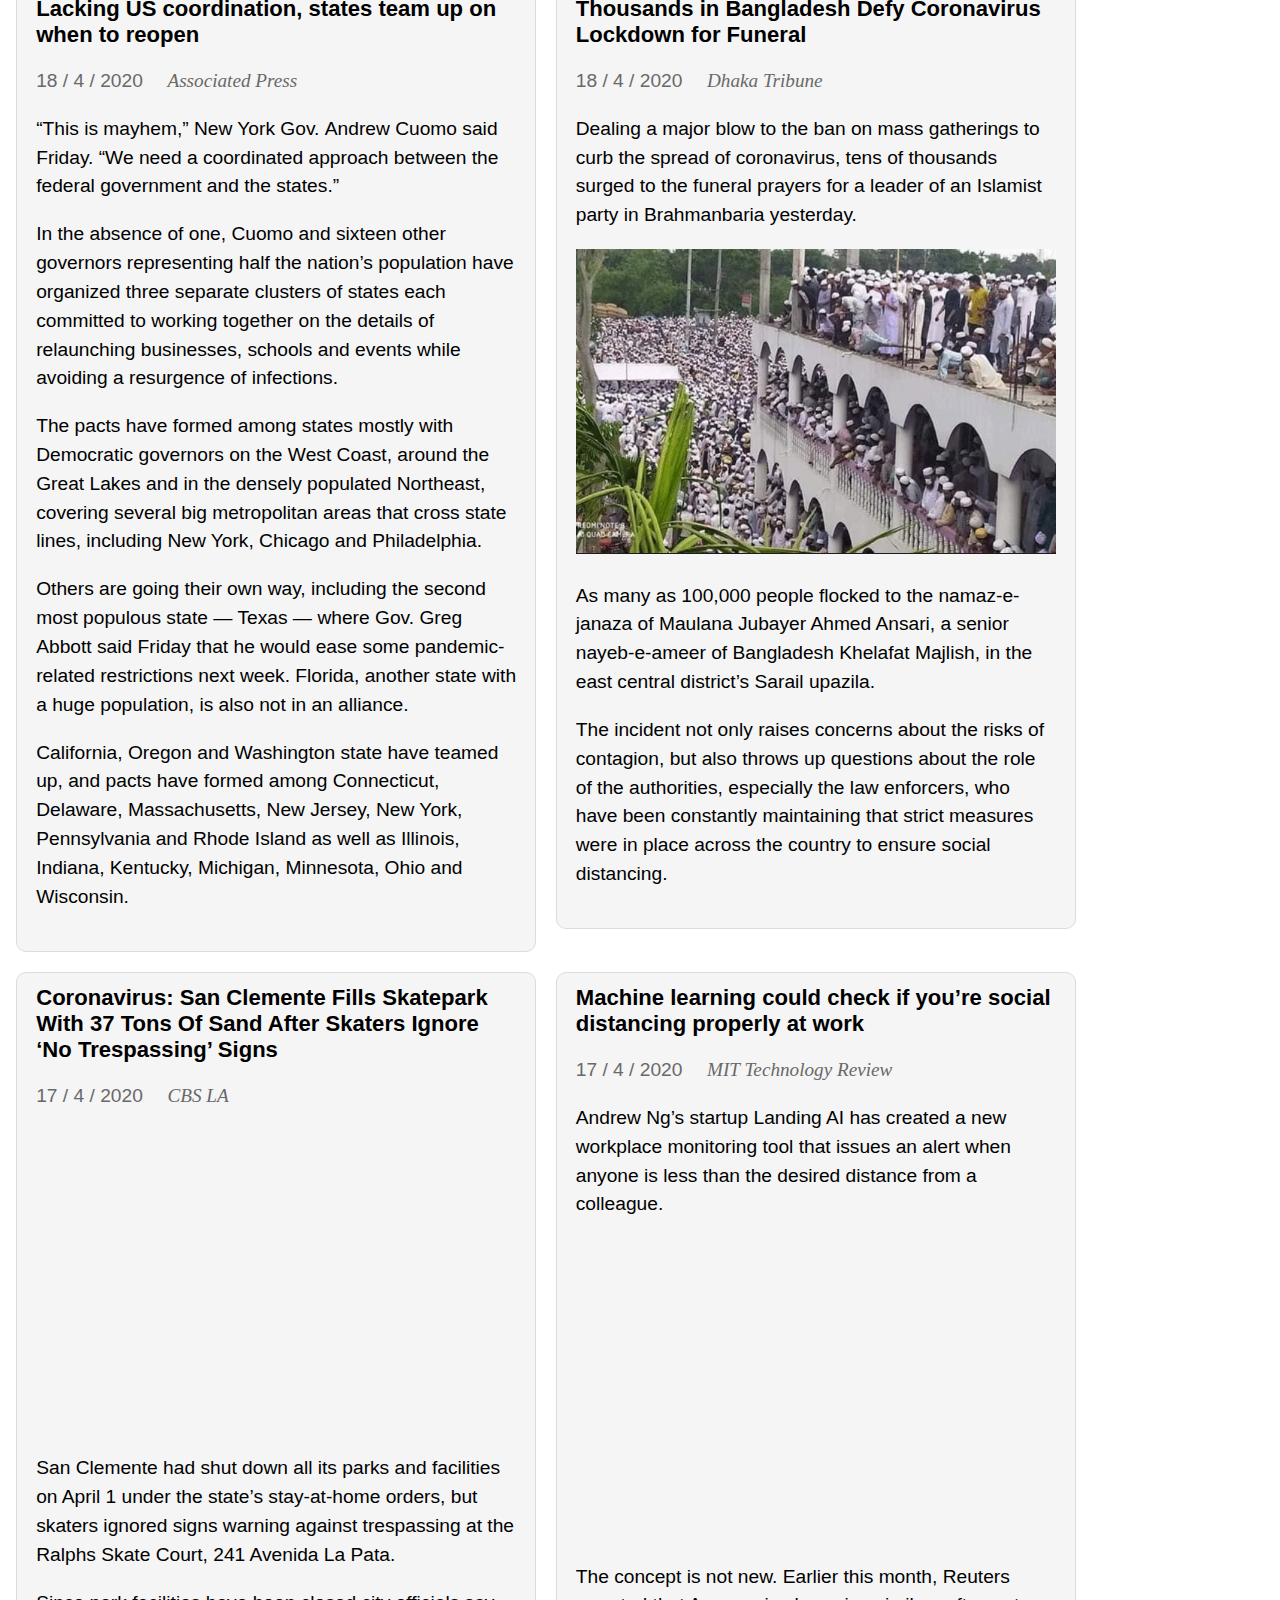
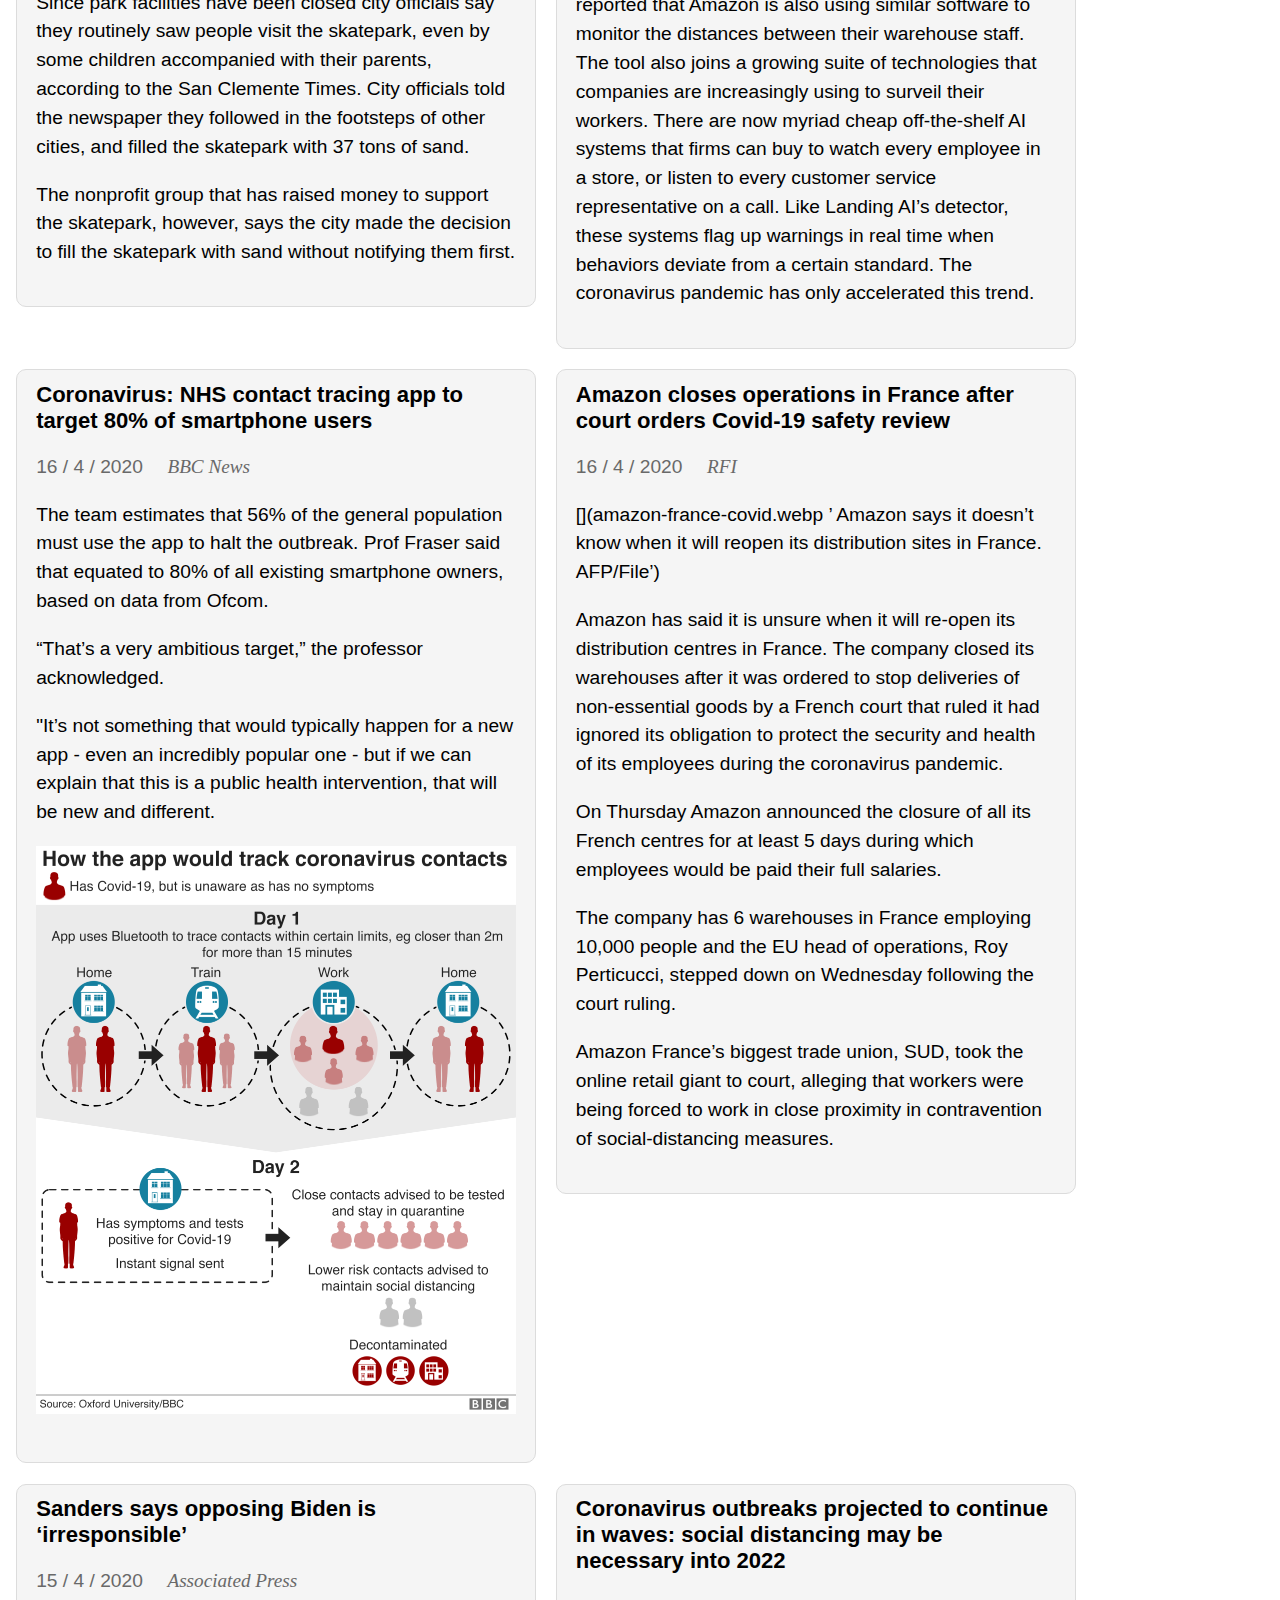
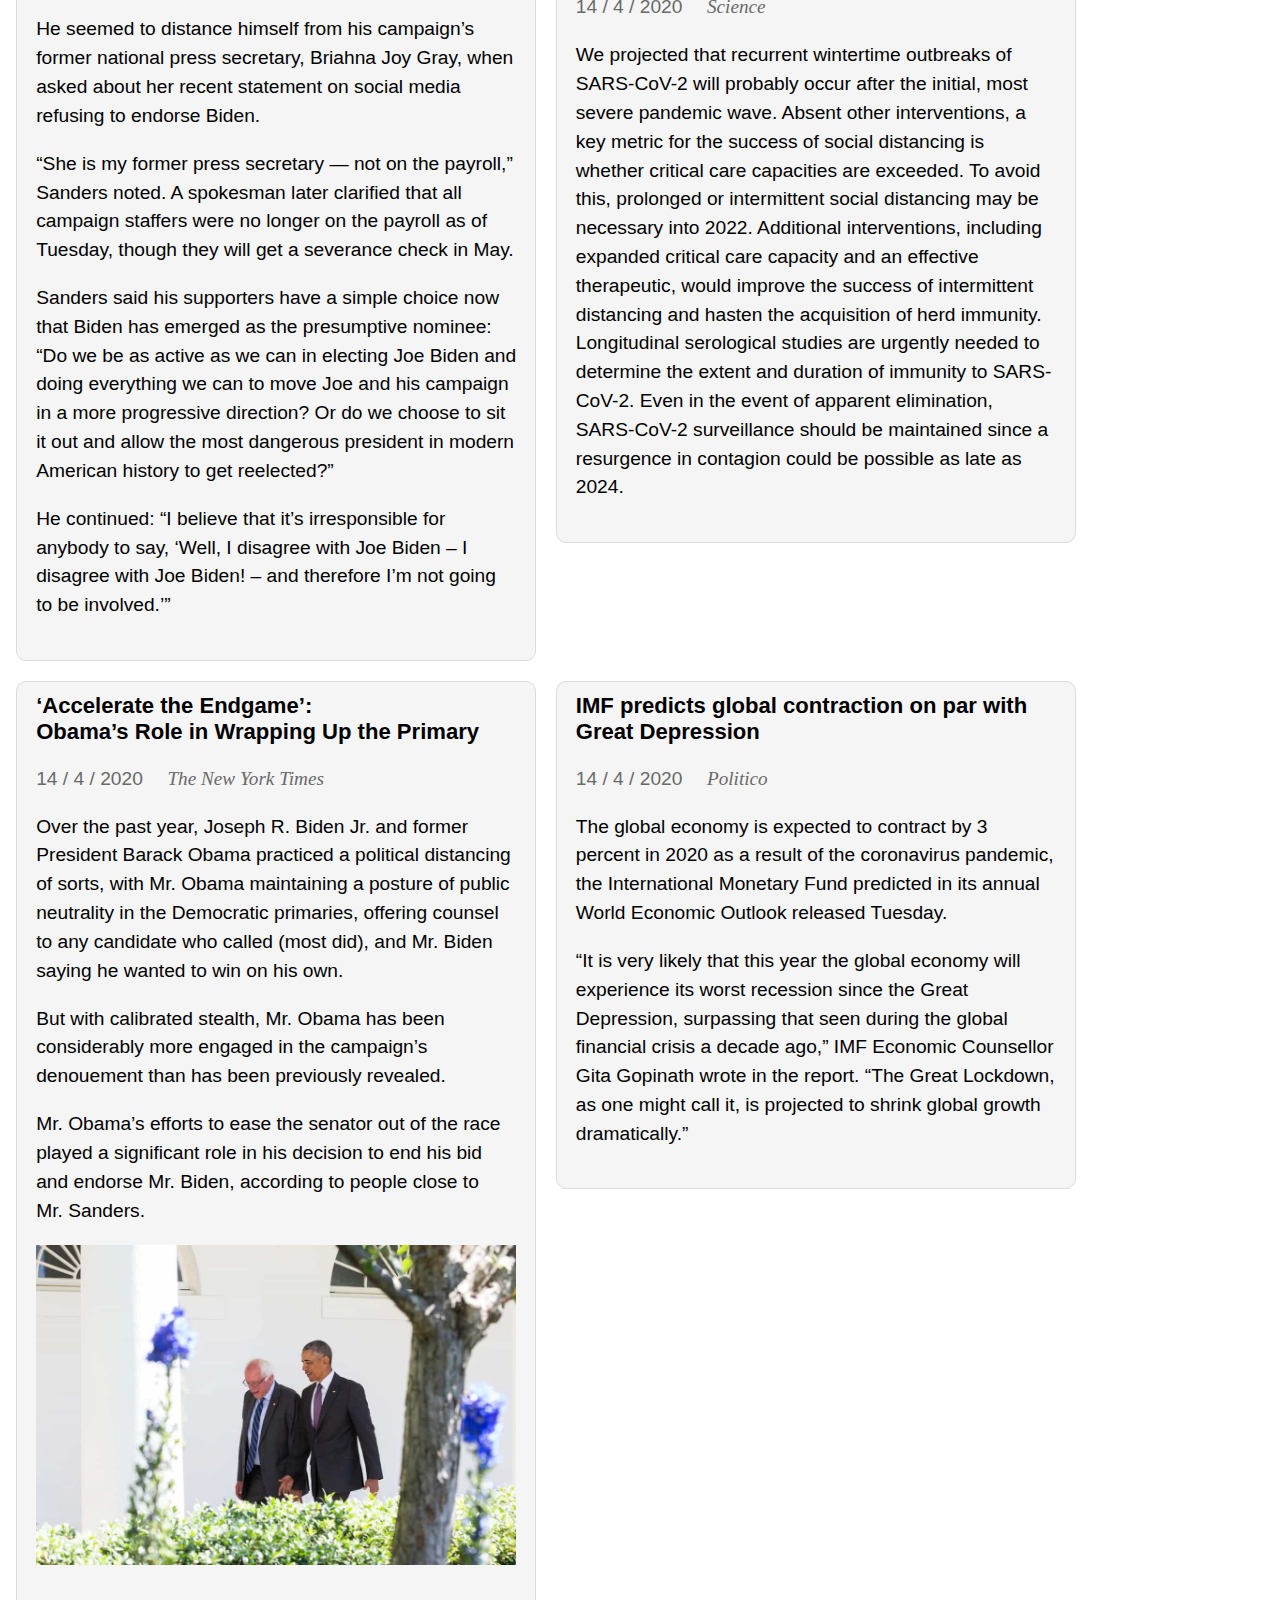
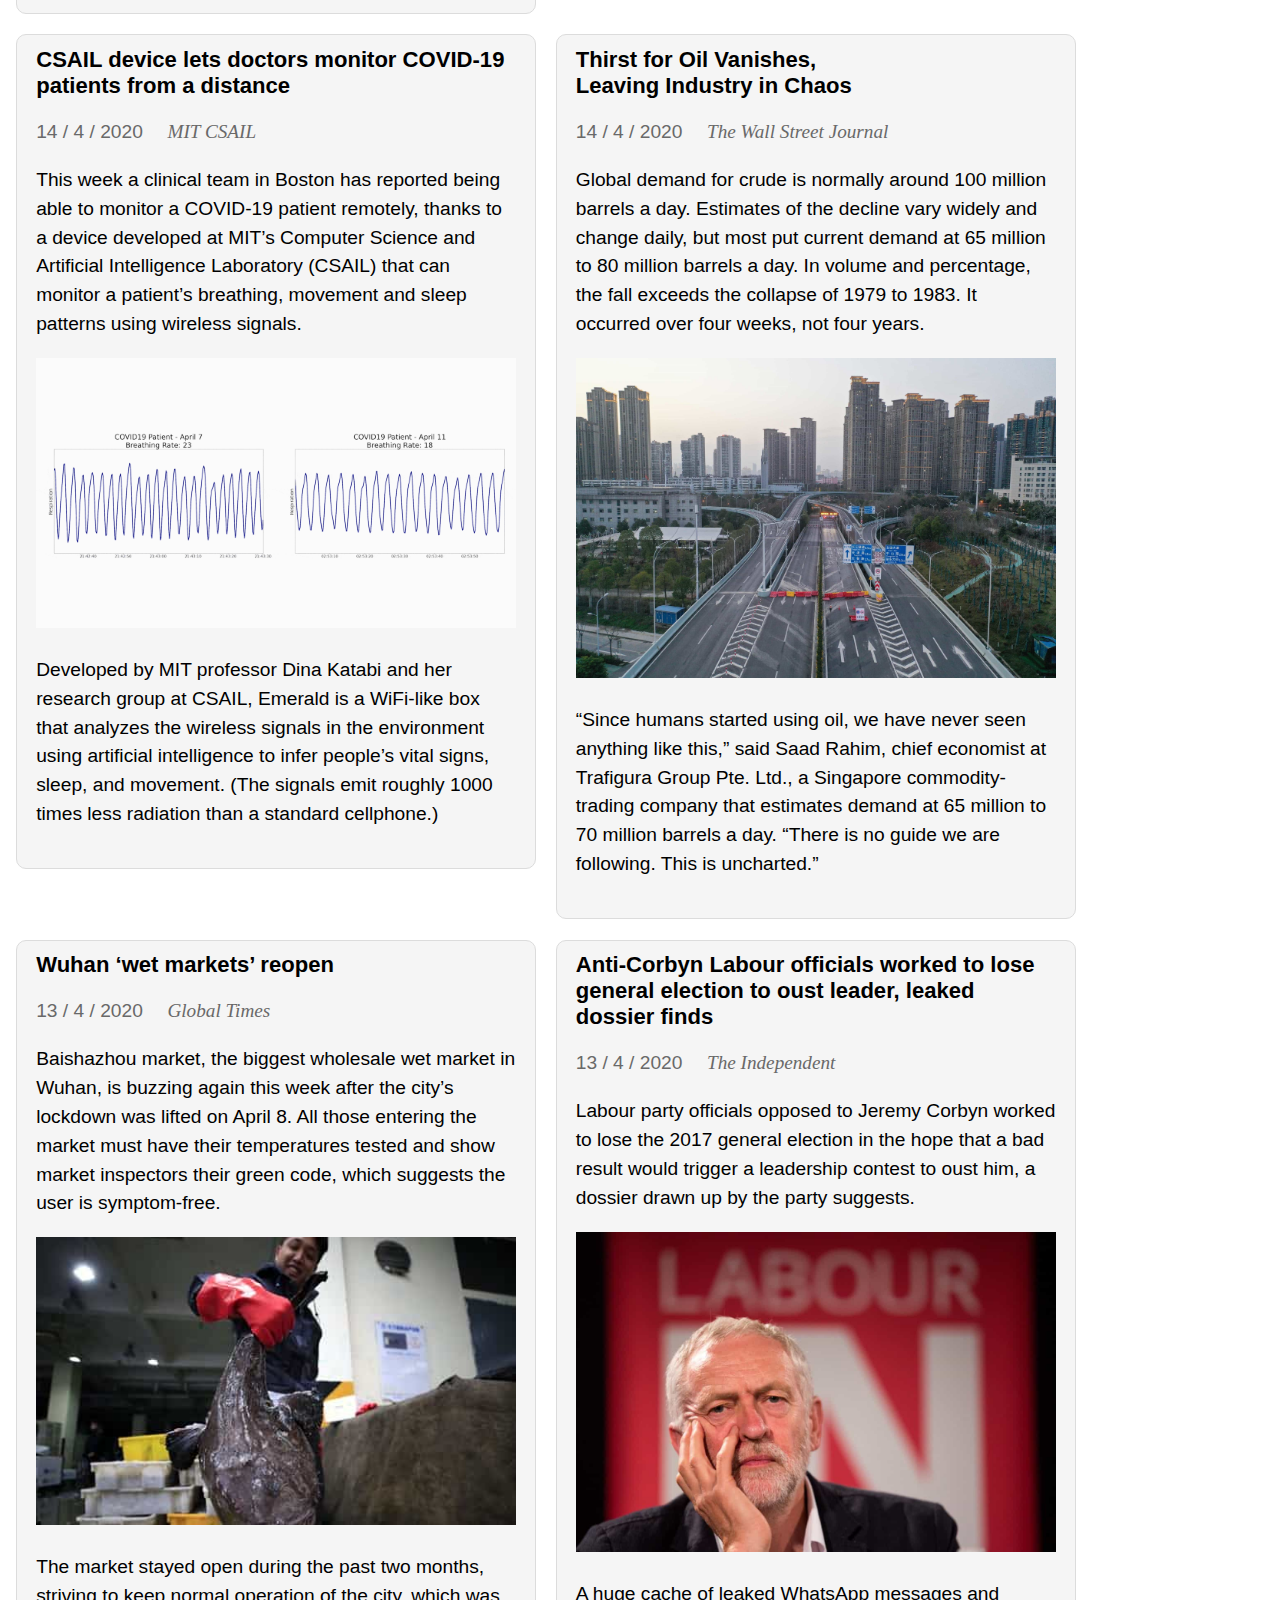
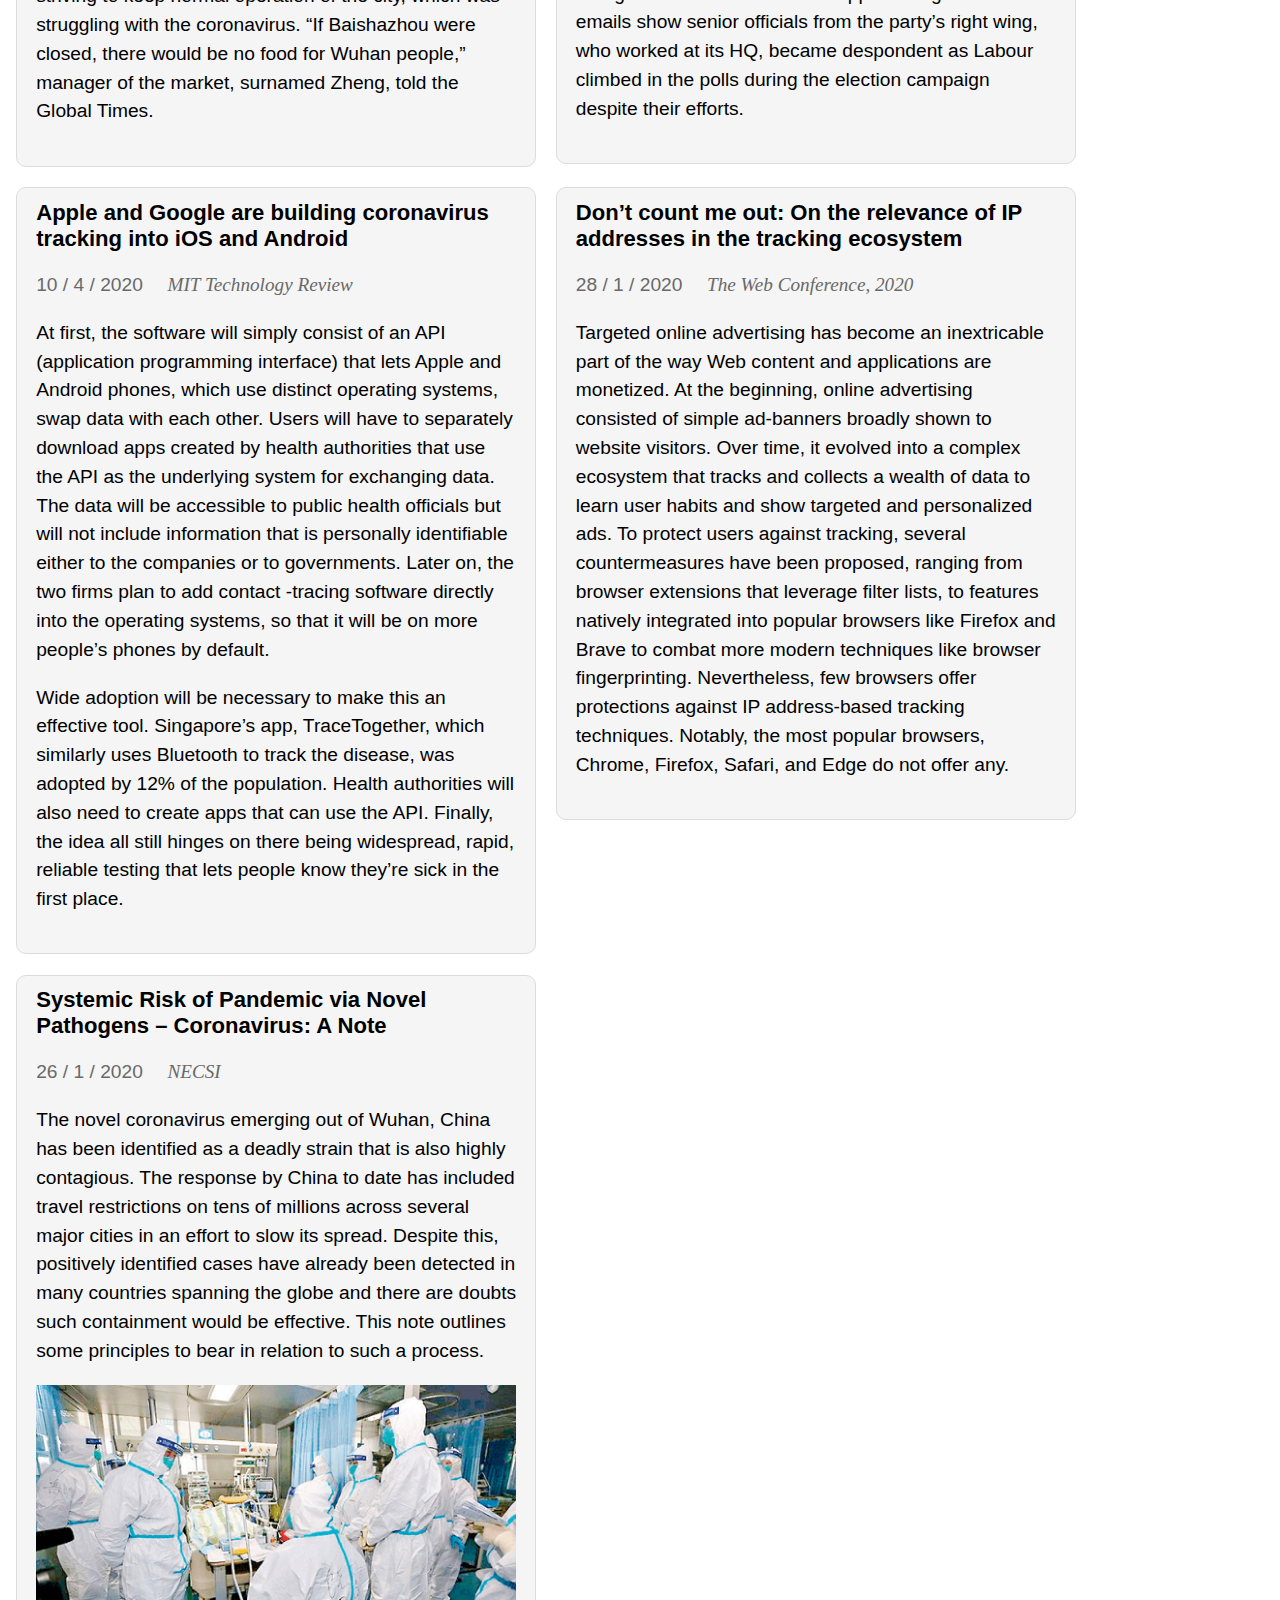
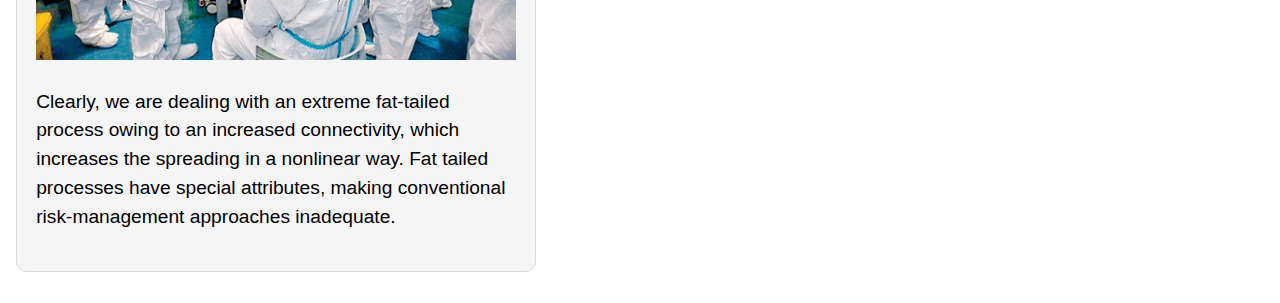
==== commit 4be3118e: "Reorganize" ====
--- a/docs/index.html
+++ b/docs/index.html
@@ -26,13 +26,42 @@
 <a class='link' href='https://www.bostondynamics.com/COVID-19'>
 <article>
 <h2 id="boston-dynamics-using-mobile-robots-to-protect-healthcare-workers">Boston Dynamics: Using Mobile Robots To Protect Healthcare Workers</h2>
-<p><time datetime=2020-04-15>23 / 4 / 2020</time> <em class='source'>Boston Dynamics</em></p>
+<p><time datetime=2020-04-23>23 / 4 / 2020</time> <em class='source'>Boston Dynamics</em></p>
 <p>Starting in early March, Boston Dynamics started receiving inquiries from hospitals asking if our robots could help minimize their staff’s exposure to COVID-19. One of the hospitals that we spoke to shared that, within a week, a sixth of their staff had contracted COVID-19 and that they were looking into using robots to take more of their staff out of range of the novel virus.</p>
 <figure>
 <img src="spot-robot.jpg" title="Spot robot" alt="" /><figcaption>Spot robot</figcaption>
 </figure>
 <p>Based on these conversations, as well as the global shortage of critical personal protective equipment (PPE), we have spent the past several weeks trying to better understand hospital requirements to develop a mobile robotics solution with our robot, Spot. The result is a legged robot application that can be deployed to support frontline staff responding to the pandemic in ad-hoc environments such as triage tents and parking lots.</p>
 <p>Today marks the second week of Spot’s presence at a local Boston facility, Brigham and Women’s Hospital, where the medical team uses the robot as a mobile telemedicine platform, allowing healthcare providers to remotely triage patients. We’re listening to their feedback on how Spot can do more but are encouraged by reports that using the robot has helped their nursing staff minimize time exposed to potentially contagious patients.</p>
+</article>
+</a> <a class='link' href='https://archive.vn/c9298'>
+<article>
+<h2 id="facebook-has-released-a-map-of-coronavirus-symptoms-crowdsourced-from-its-users">Facebook has released a map of coronavirus symptoms crowdsourced from its users</h2>
+<p><time datetime=2020-04-21>21 / 4 / 2020</time> <em class='source'>MIT Technology Review</em></p>
+<p>Facebook has released a map showing the proportion of people who say they have experienced coronavirus symptoms in each state in the US. The data was gathered from more than one million Facebook users who filled in a survey created by Carnegie Mellon University about whether they were experiencing symptoms like a cough or a fever. The map, which goes down to county level, will be updated every day. Facebook says it will create similar maps for other countries in the coming days and weeks, also based on survey responses.</p>
+<figure>
+<img src="fb-covid-map.png" title="Facebook COVID-19 symptoms map" alt="" /><figcaption>Facebook COVID-19 symptoms map</figcaption>
+</figure>
+<p>Obviously, the map is only as good as the data that’s used to create it, and as you can see for yourself, vast swaths of the map don’t have enough participants to yield reliable data. The map is part of Facebook’s work with CMU and the CDC to predict the coronavirus’s spread.</p>
+</article>
+</a> <a class='link' href='https://archive.vn/Uhovr'>
+<article>
+<h2 id="facebook-agreed-to-censor-posts-after-vietnam-slowed-traffic">Facebook agreed to censor posts after Vietnam slowed traffic</h2>
+<p><time datetime=2020-04-21>21 / 4 / 2020</time> <em class='source'>Reuters</em></p>
+<p>Facebook’s local servers in Vietnam were taken offline early this year, slowing local traffic to a crawl until it agreed to significantly increase the censorship of “anti-state” posts for local users, two sources at the company told Reuters on Tuesday.</p>
+<p>The restrictions, which the sources said were carried out by state-owned telecommunications companies, knocked the servers offline for around seven weeks, meaning the website became unusable at times.</p>
+<p>“We believe the action was taken to place significant pressure on us to increase our compliance with legal takedown orders when it comes to content that our users in Vietnam see,” the first of the two Facebook sources told Reuters.</p>
+<p>In an emailed statement, Facebook confirmed it had reluctantly complied with the government’s request to “restrict access to content which it has deemed to be illegal”.</p>
+</article>
+</a> <a class='link' href='https://archive.vn/1d1T8'>
+<article>
+<h2 id="un-world-risks-biblical-famines-due-to-pandemic">UN: World risks ‘biblical’ famines due to pandemic</h2>
+<p><time datetime=2020-04-15>21 / 4 / 2020</time> <em class='source'>BBC News</em></p>
+<p>A report estimates that the number suffering from hunger could almost double from 135m to more than 250m.</p>
+<p>Those most at risk are in 10 countries affected by conflict, economic crisis and climate change, the WFP says.</p>
+<p>The fourth annual Global Report on Food Crises highlights Yemen, the Democratic Republic of the Congo, Afghanistan, Venezuela, Ethiopia, South Sudan, Sudan, Syria, Nigeria and Haiti.</p>
+<p>In South Sudan, 61% of the population was affected by food crisis last year, the report says.</p>
+<p>Even before the pandemic hit, parts of East Africa and South Asia were already facing severe food shortages caused by drought and the worst locust infestations for decades.</p>
 </article>
 </a> <a class='link' href='https://archive.vn/gsDiV'>
 <article>
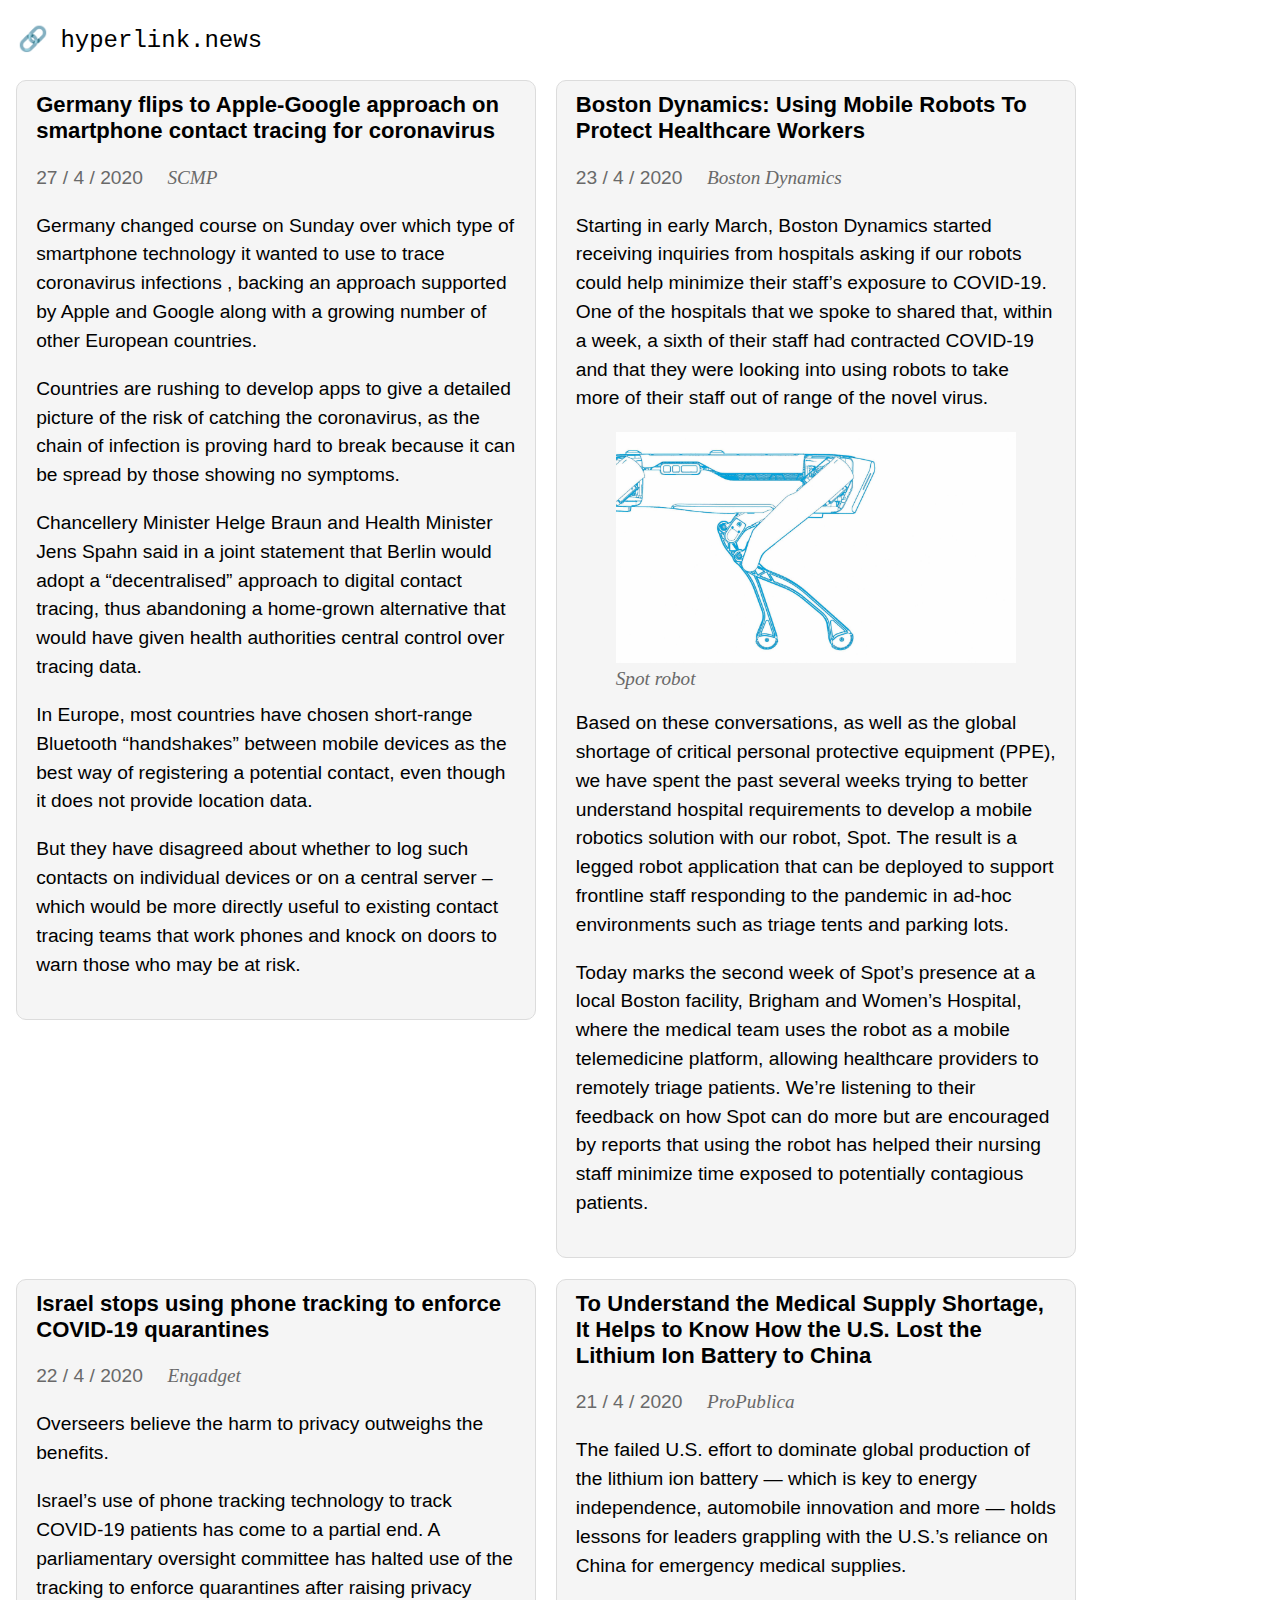
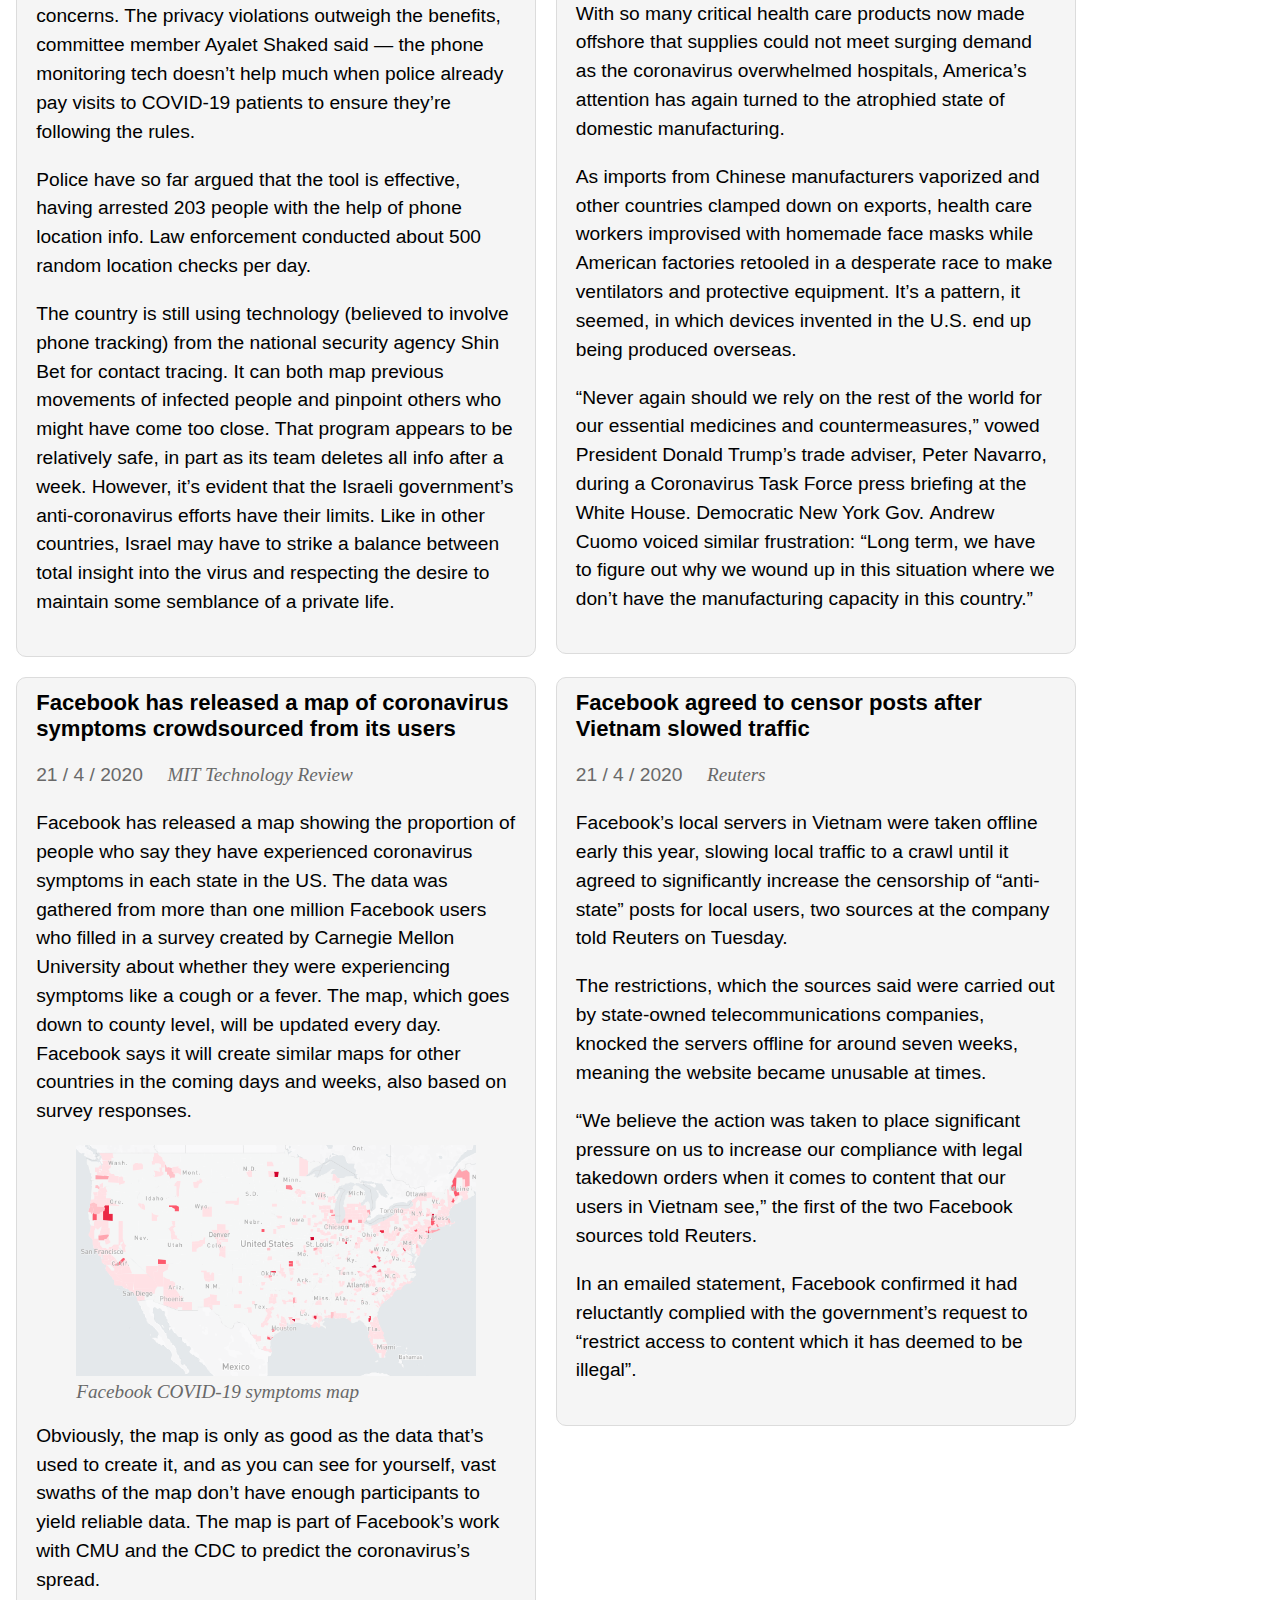
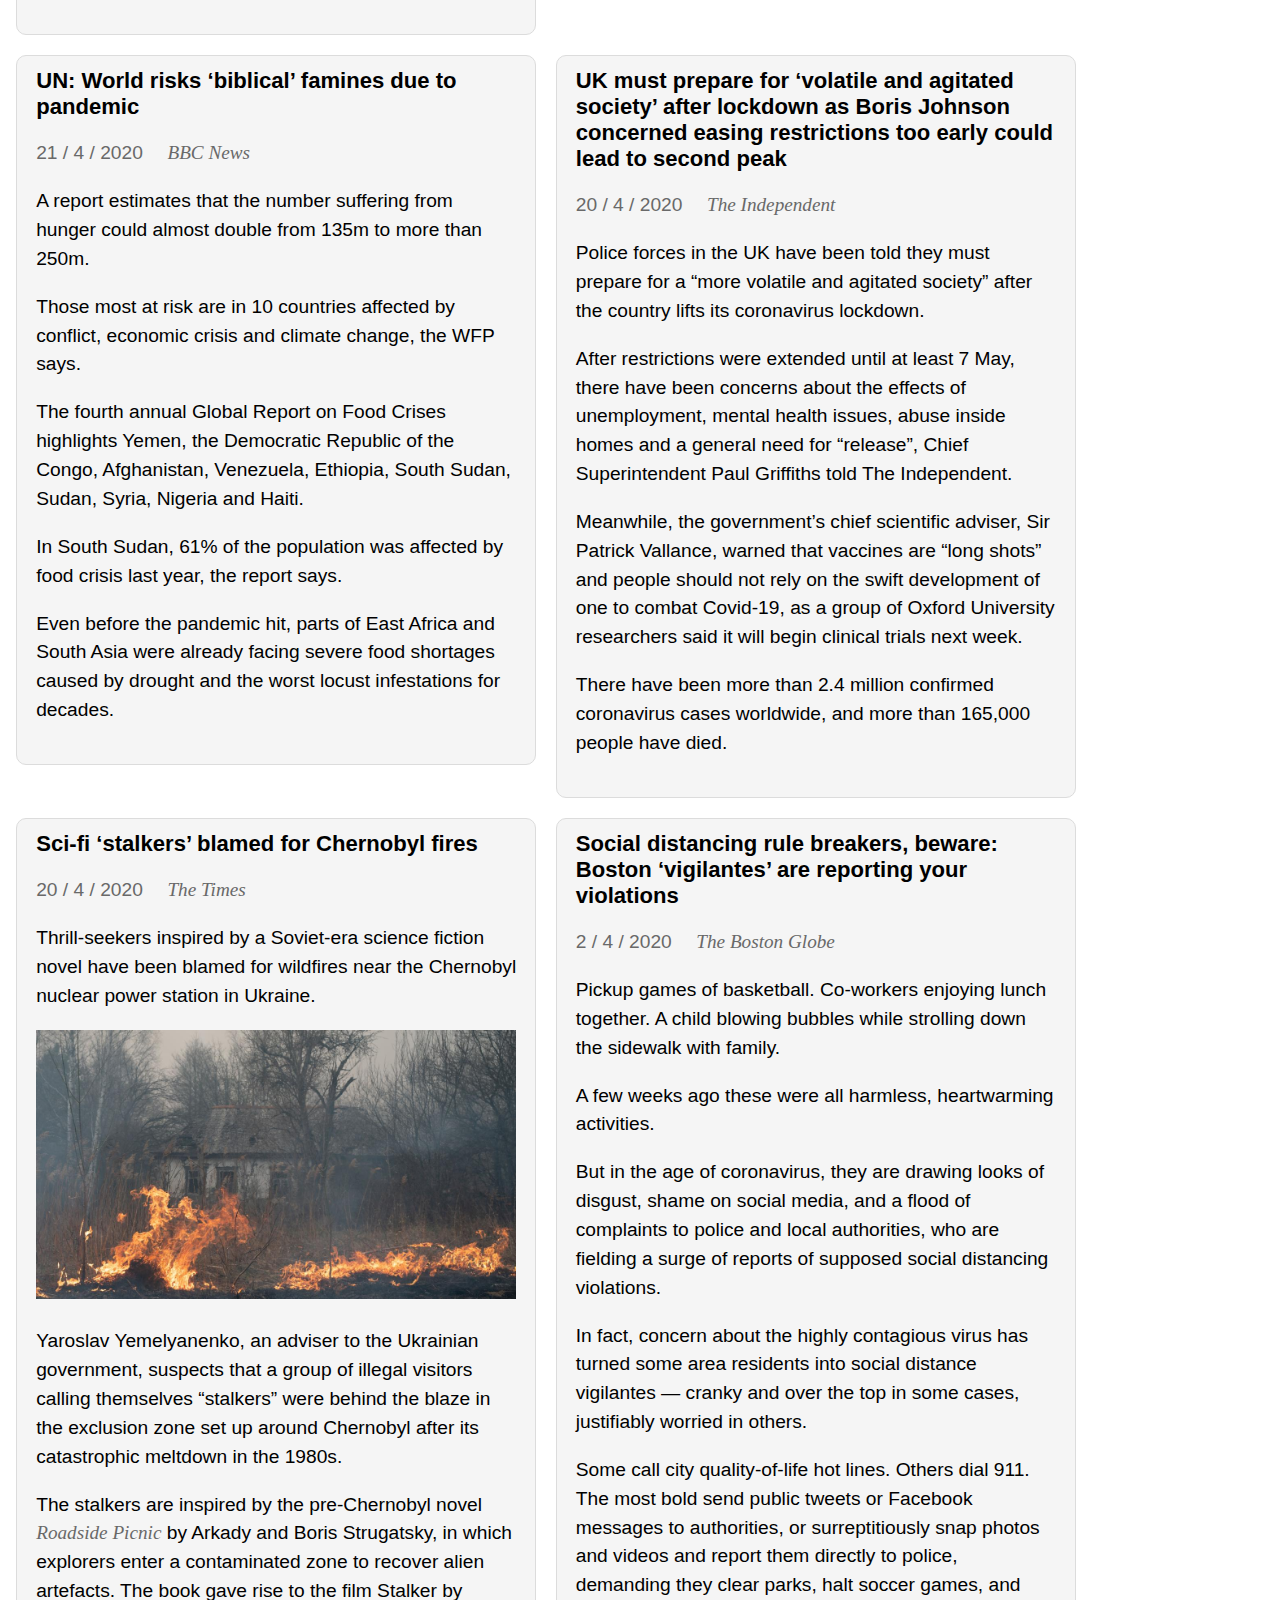
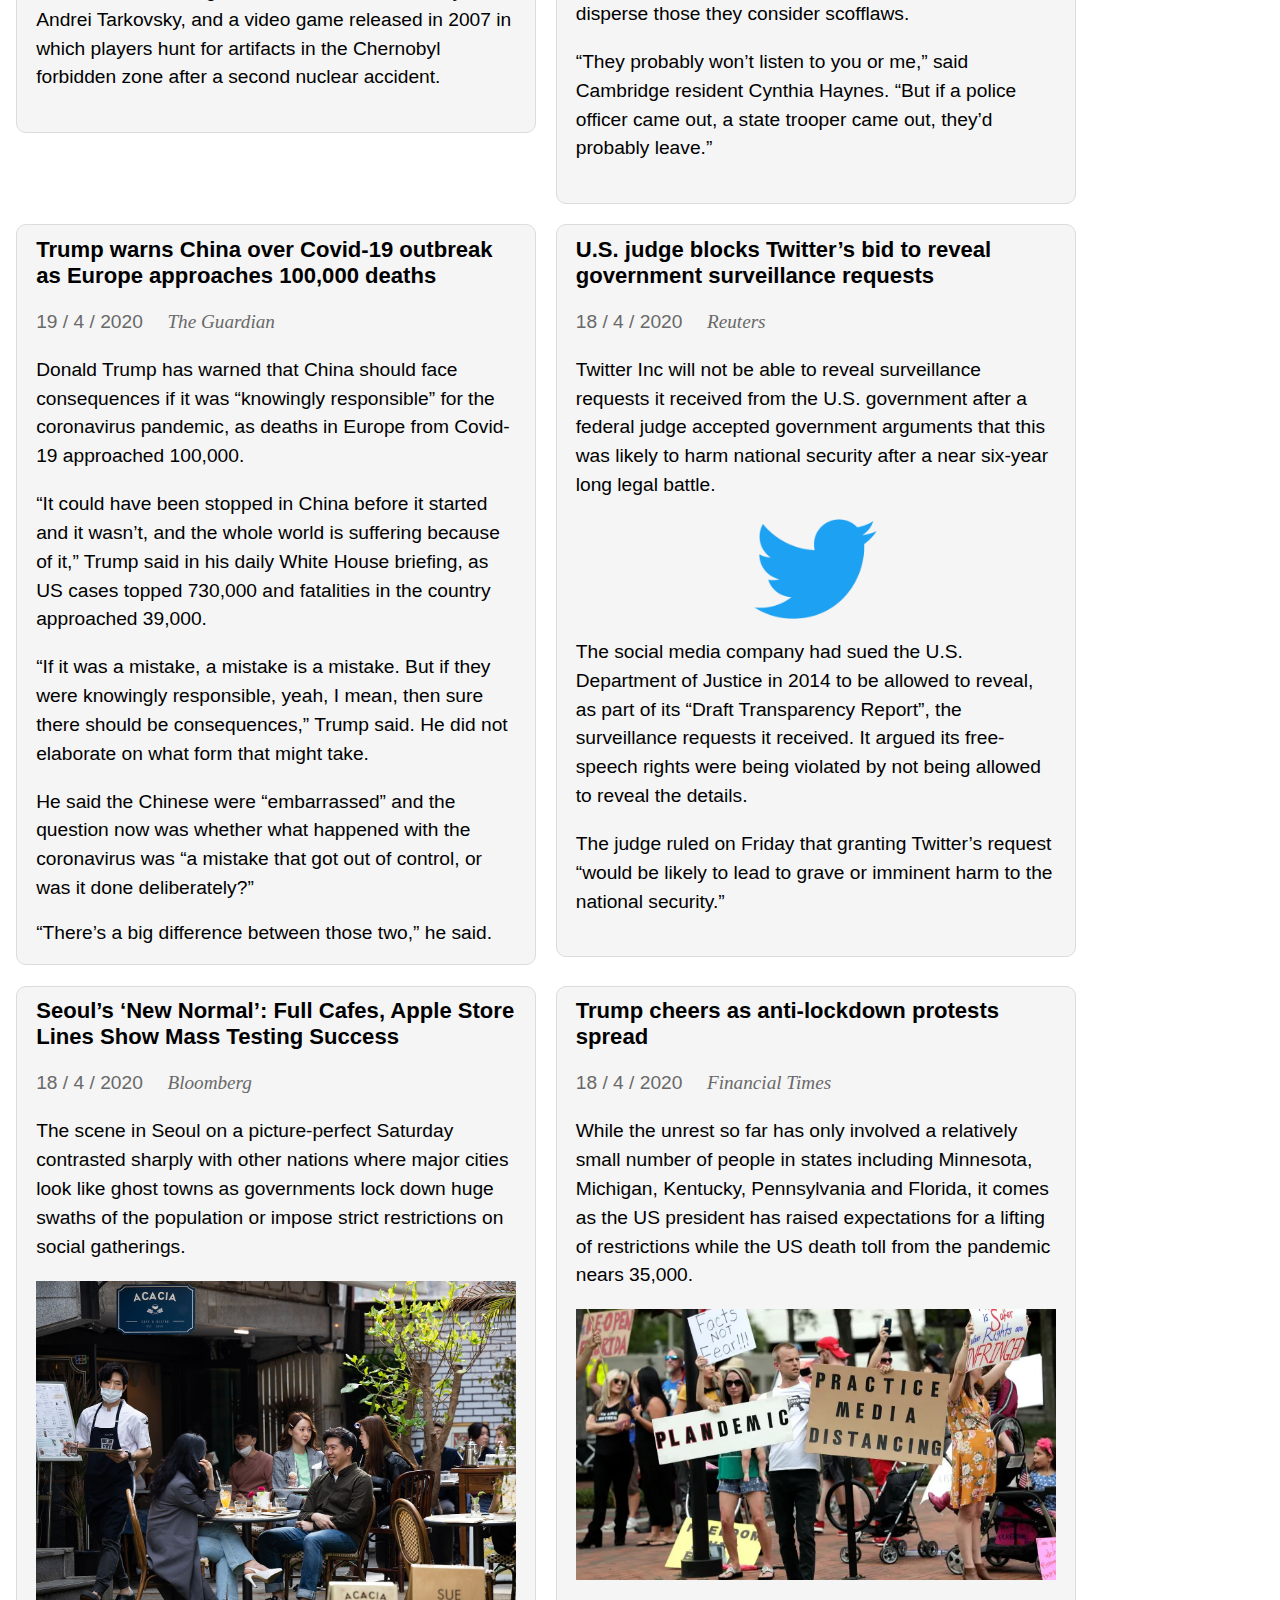
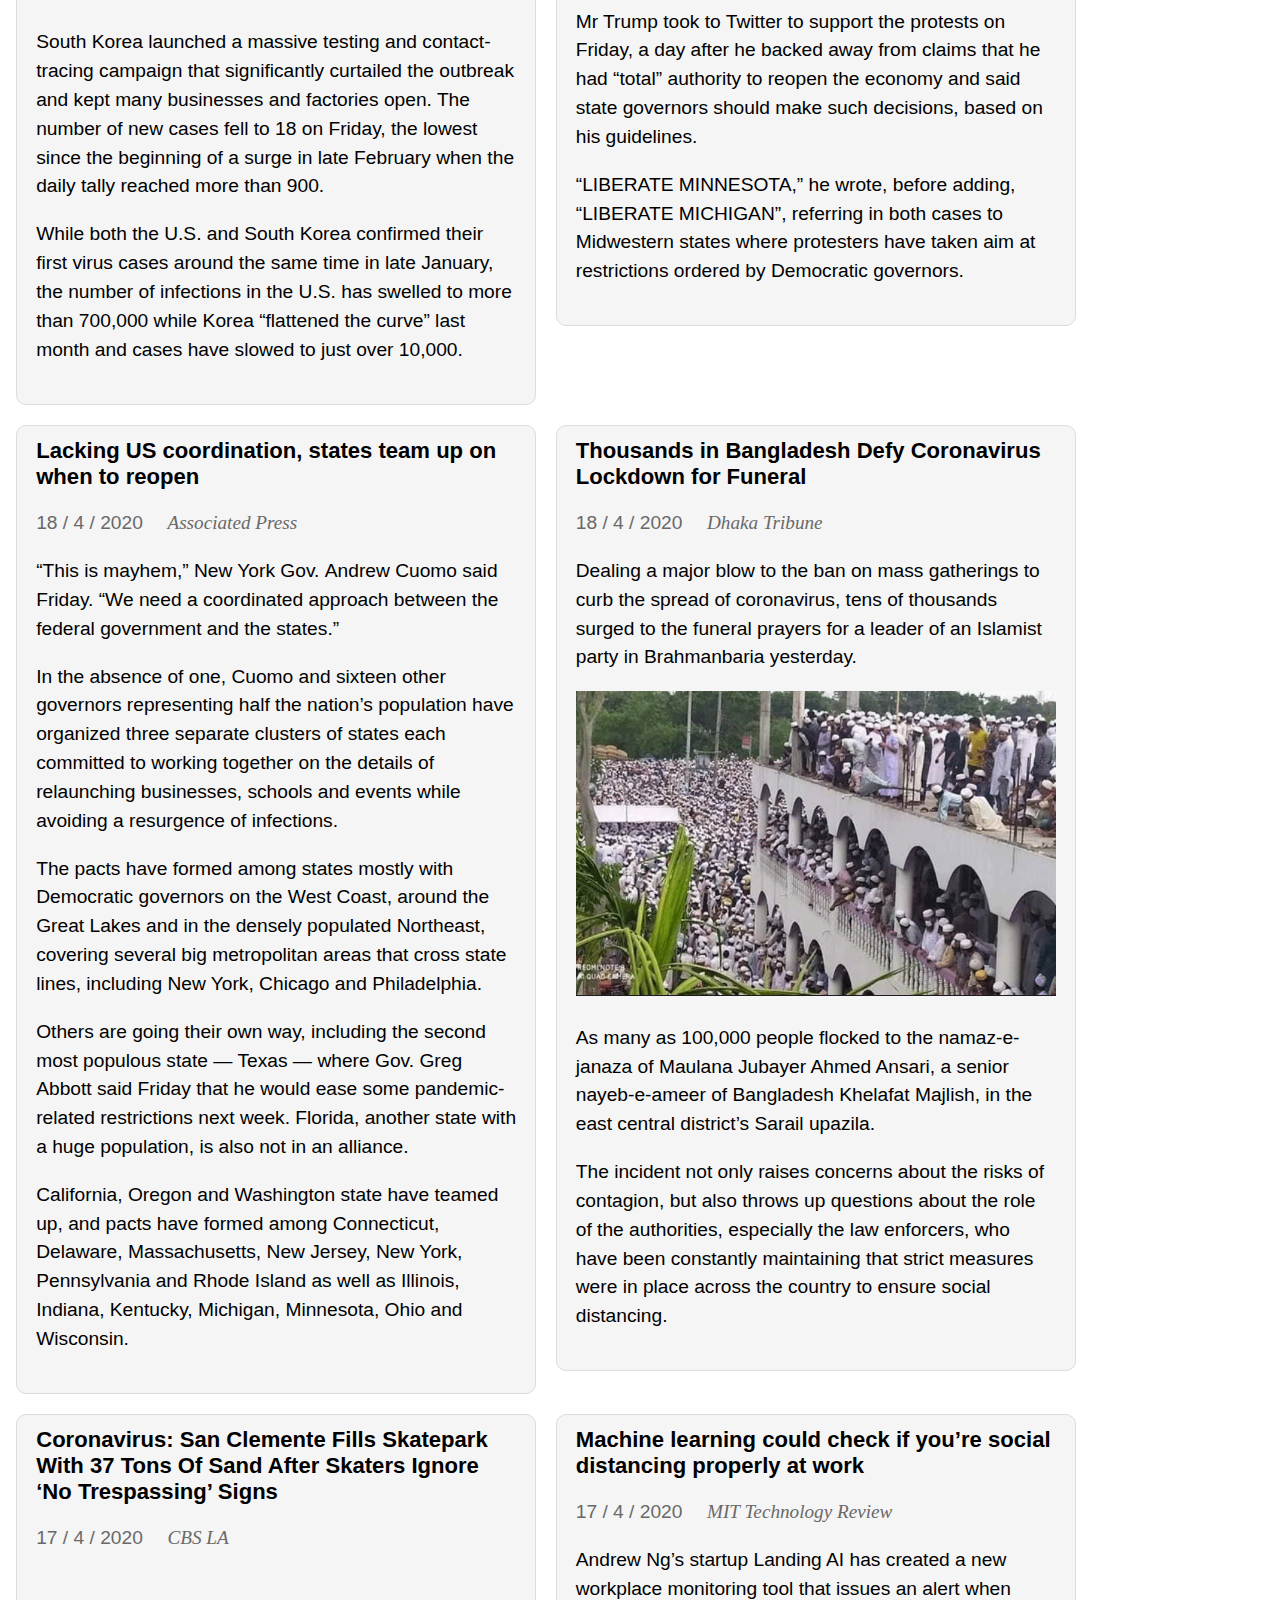
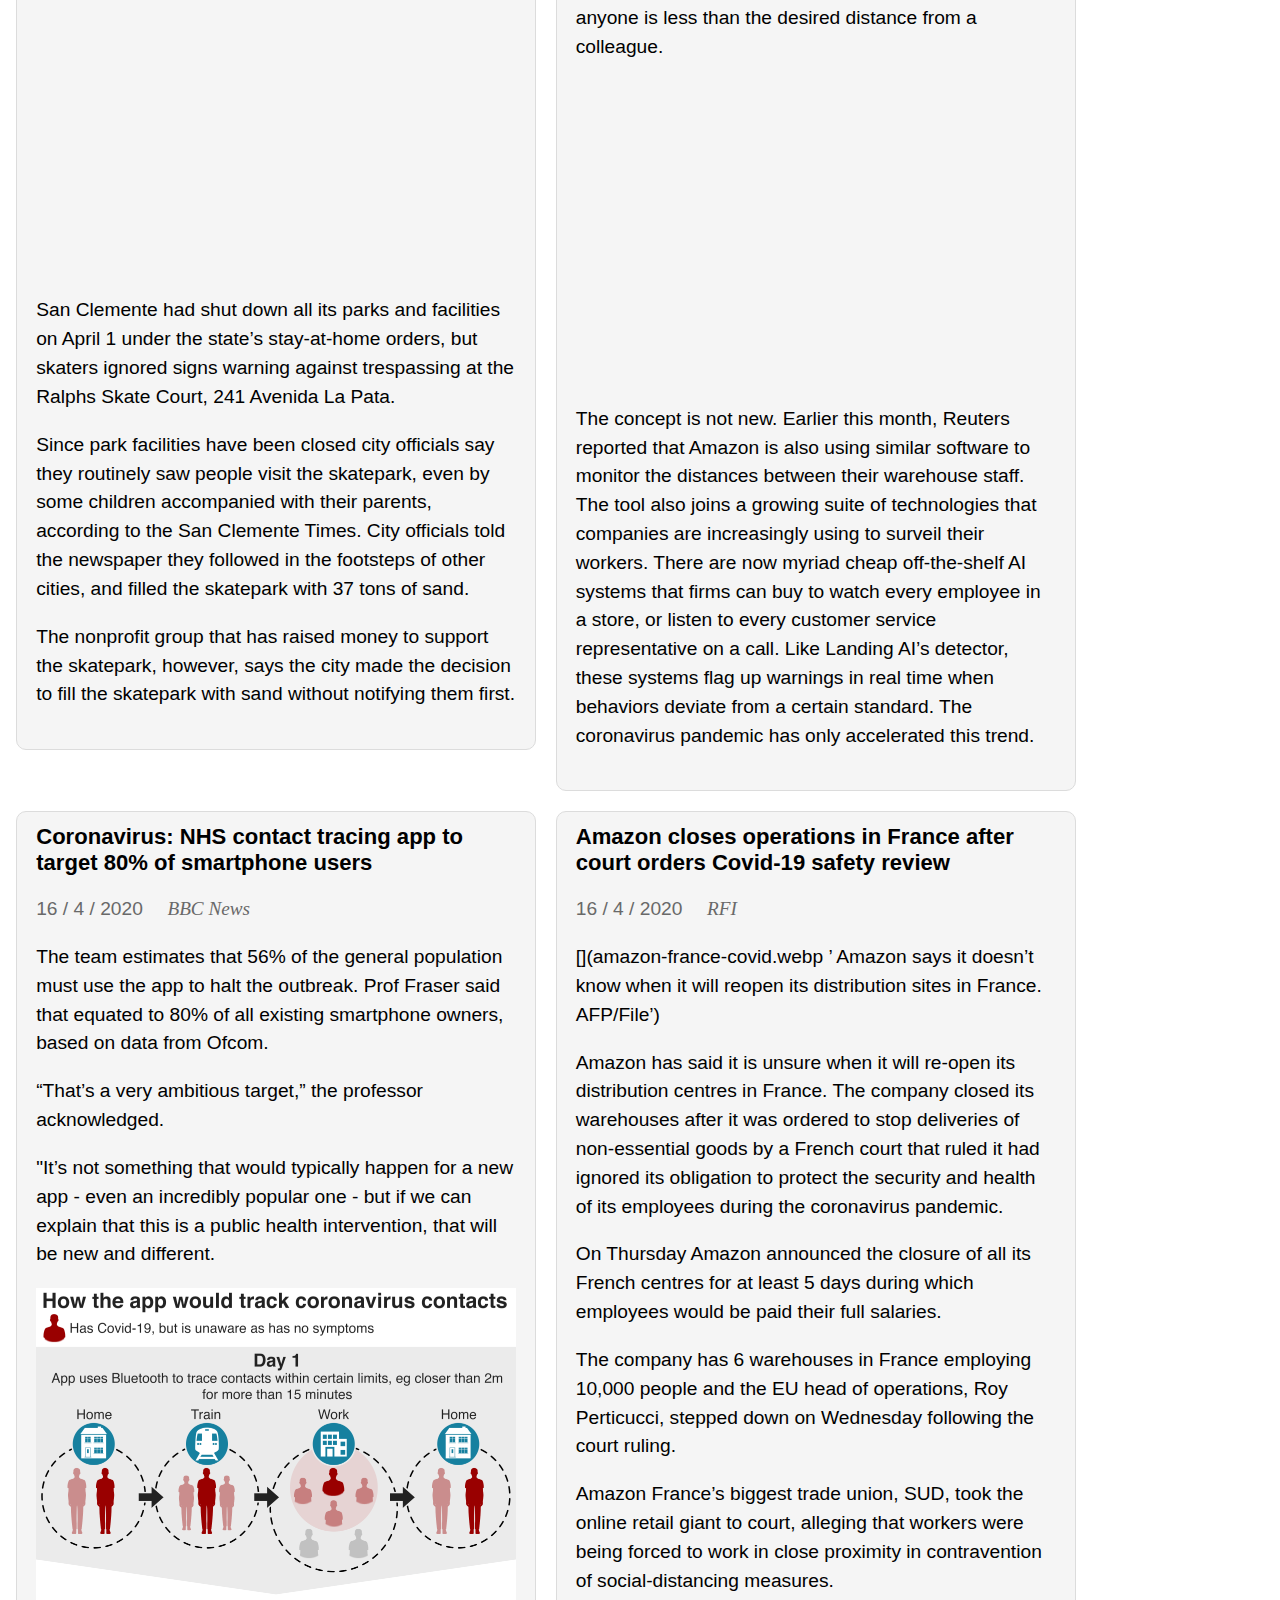
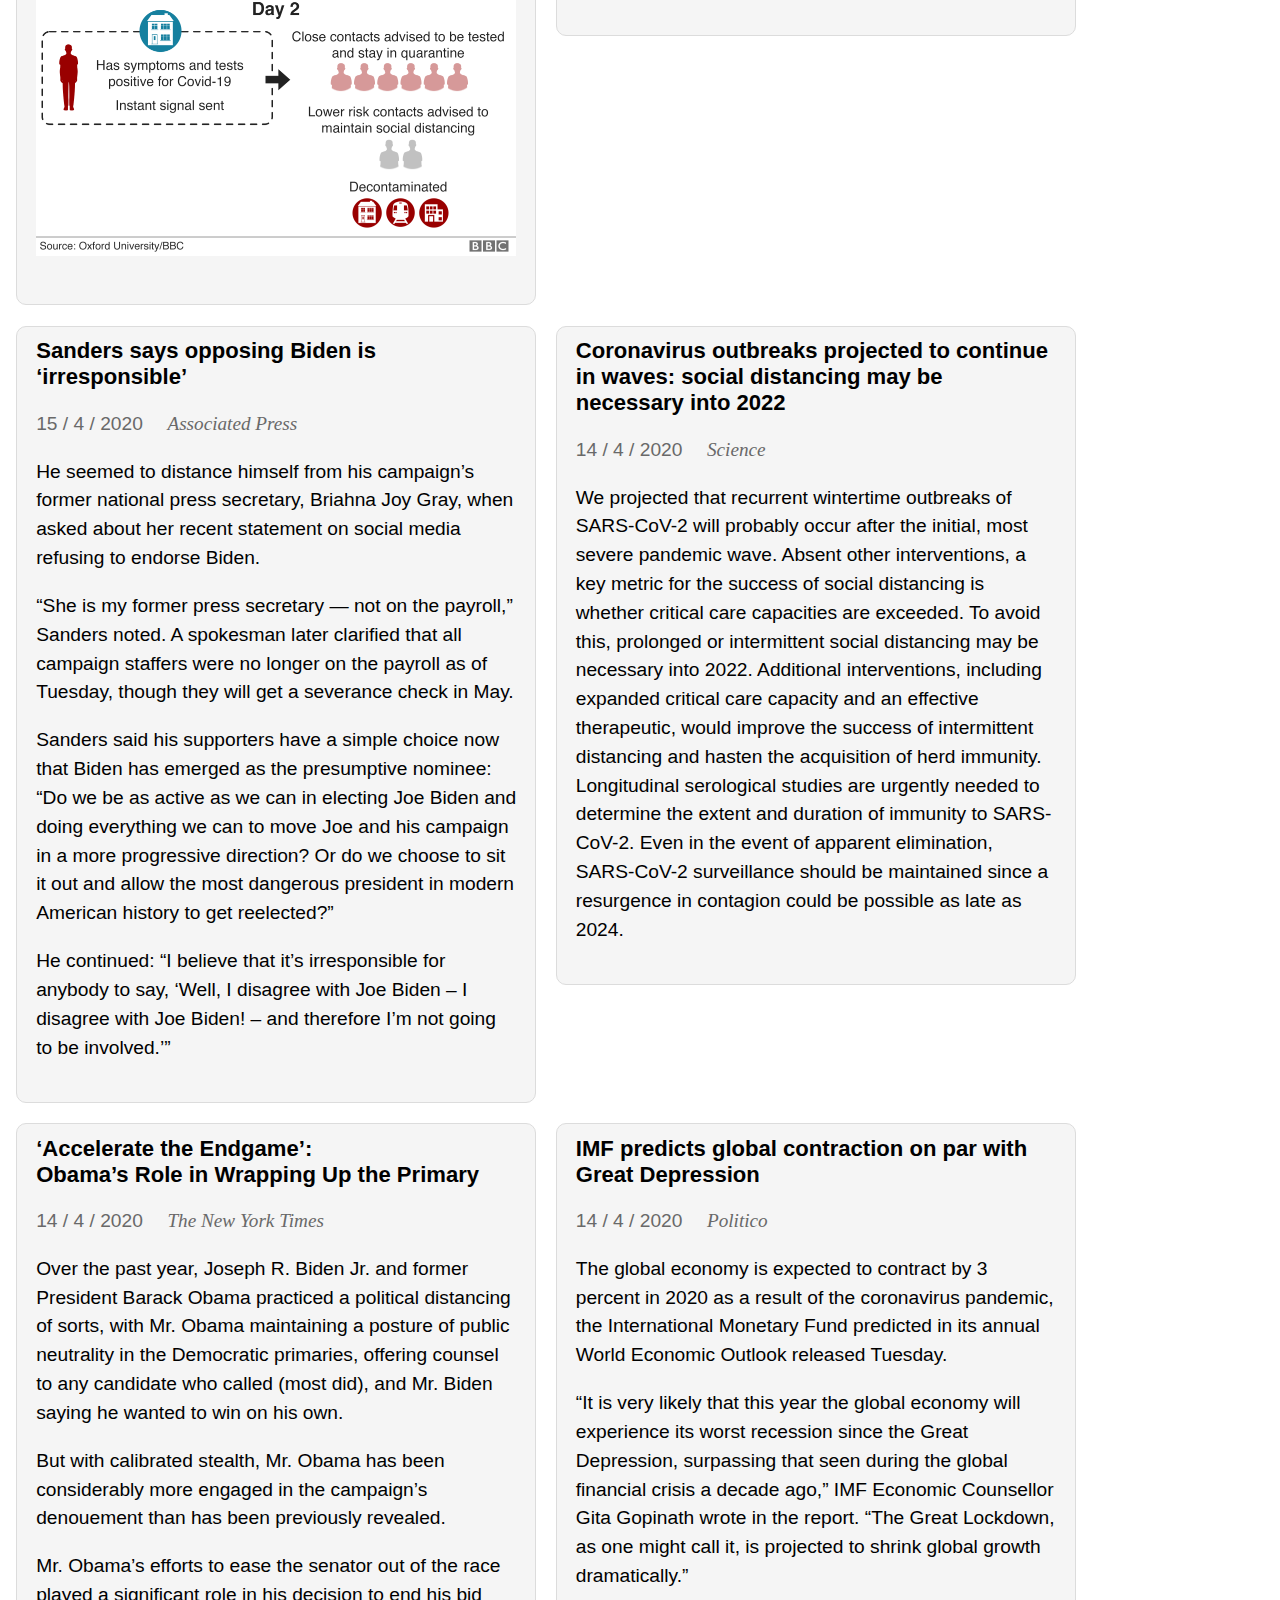
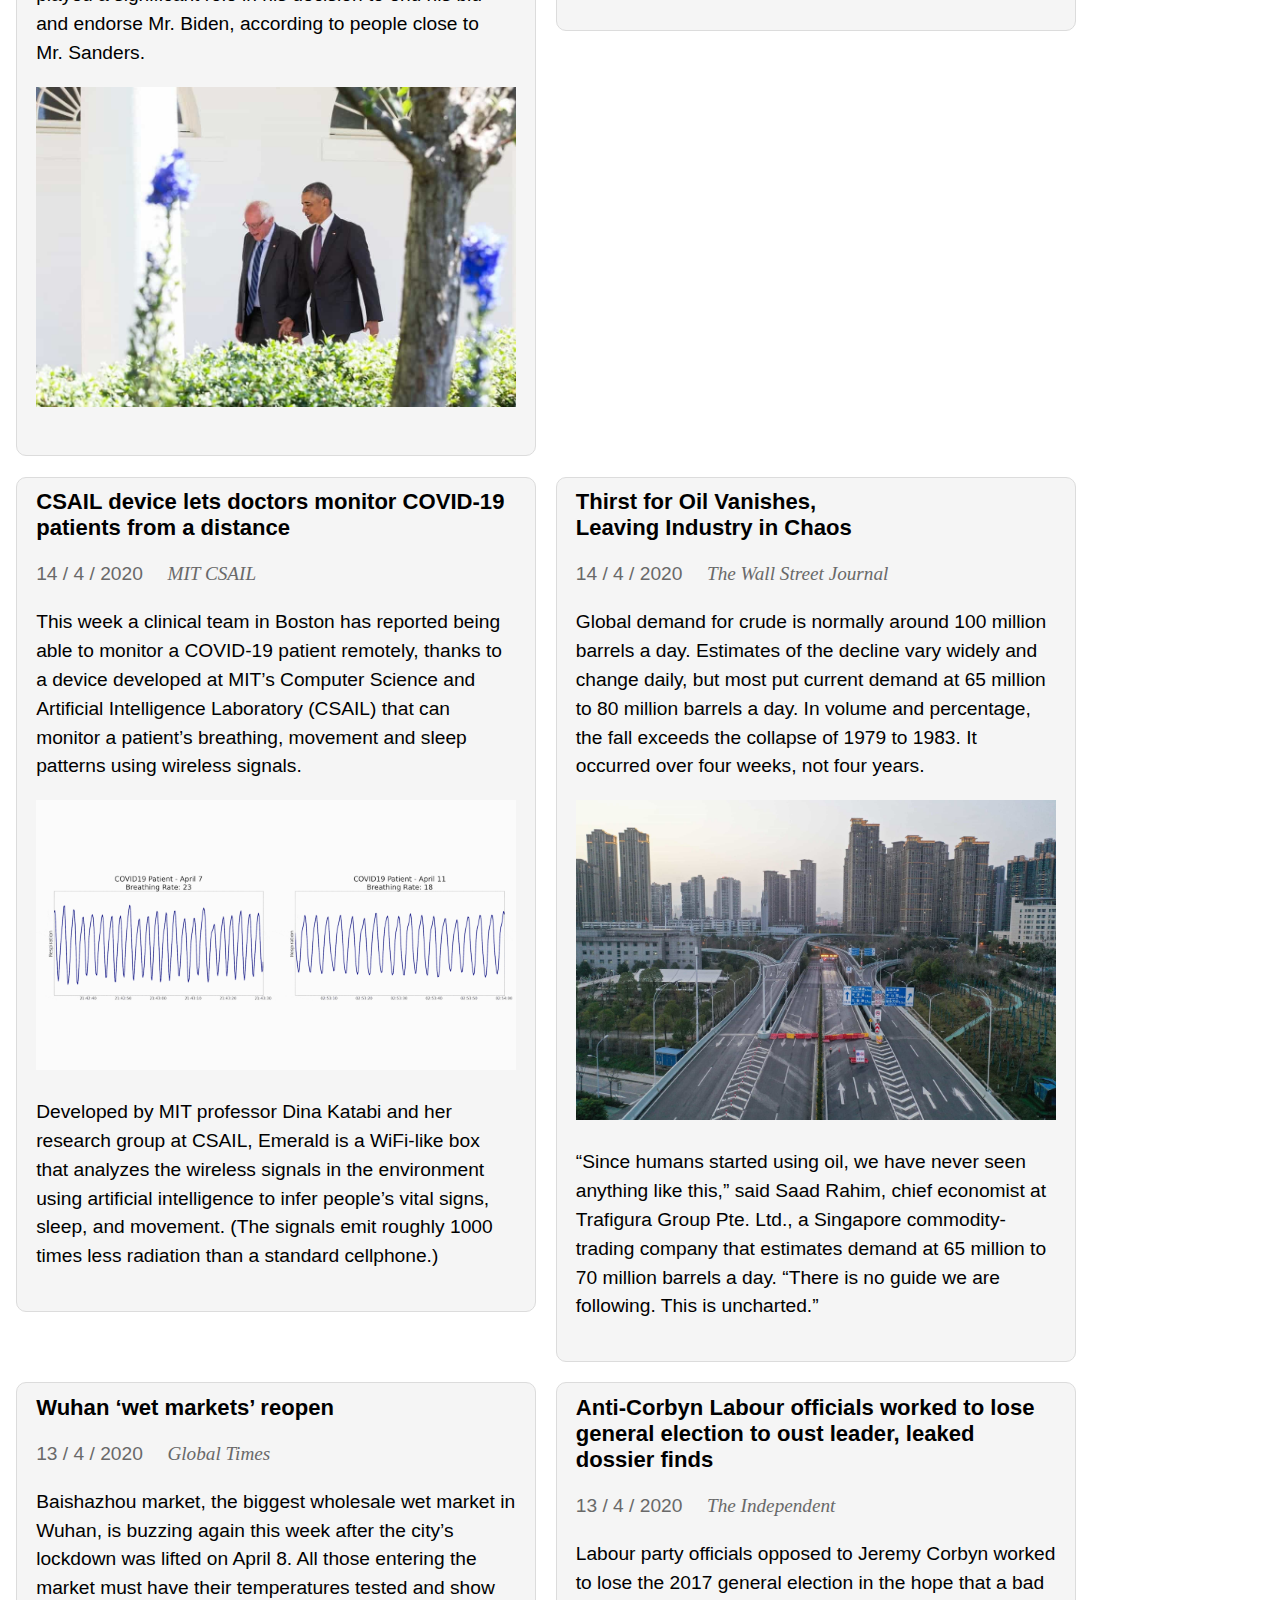
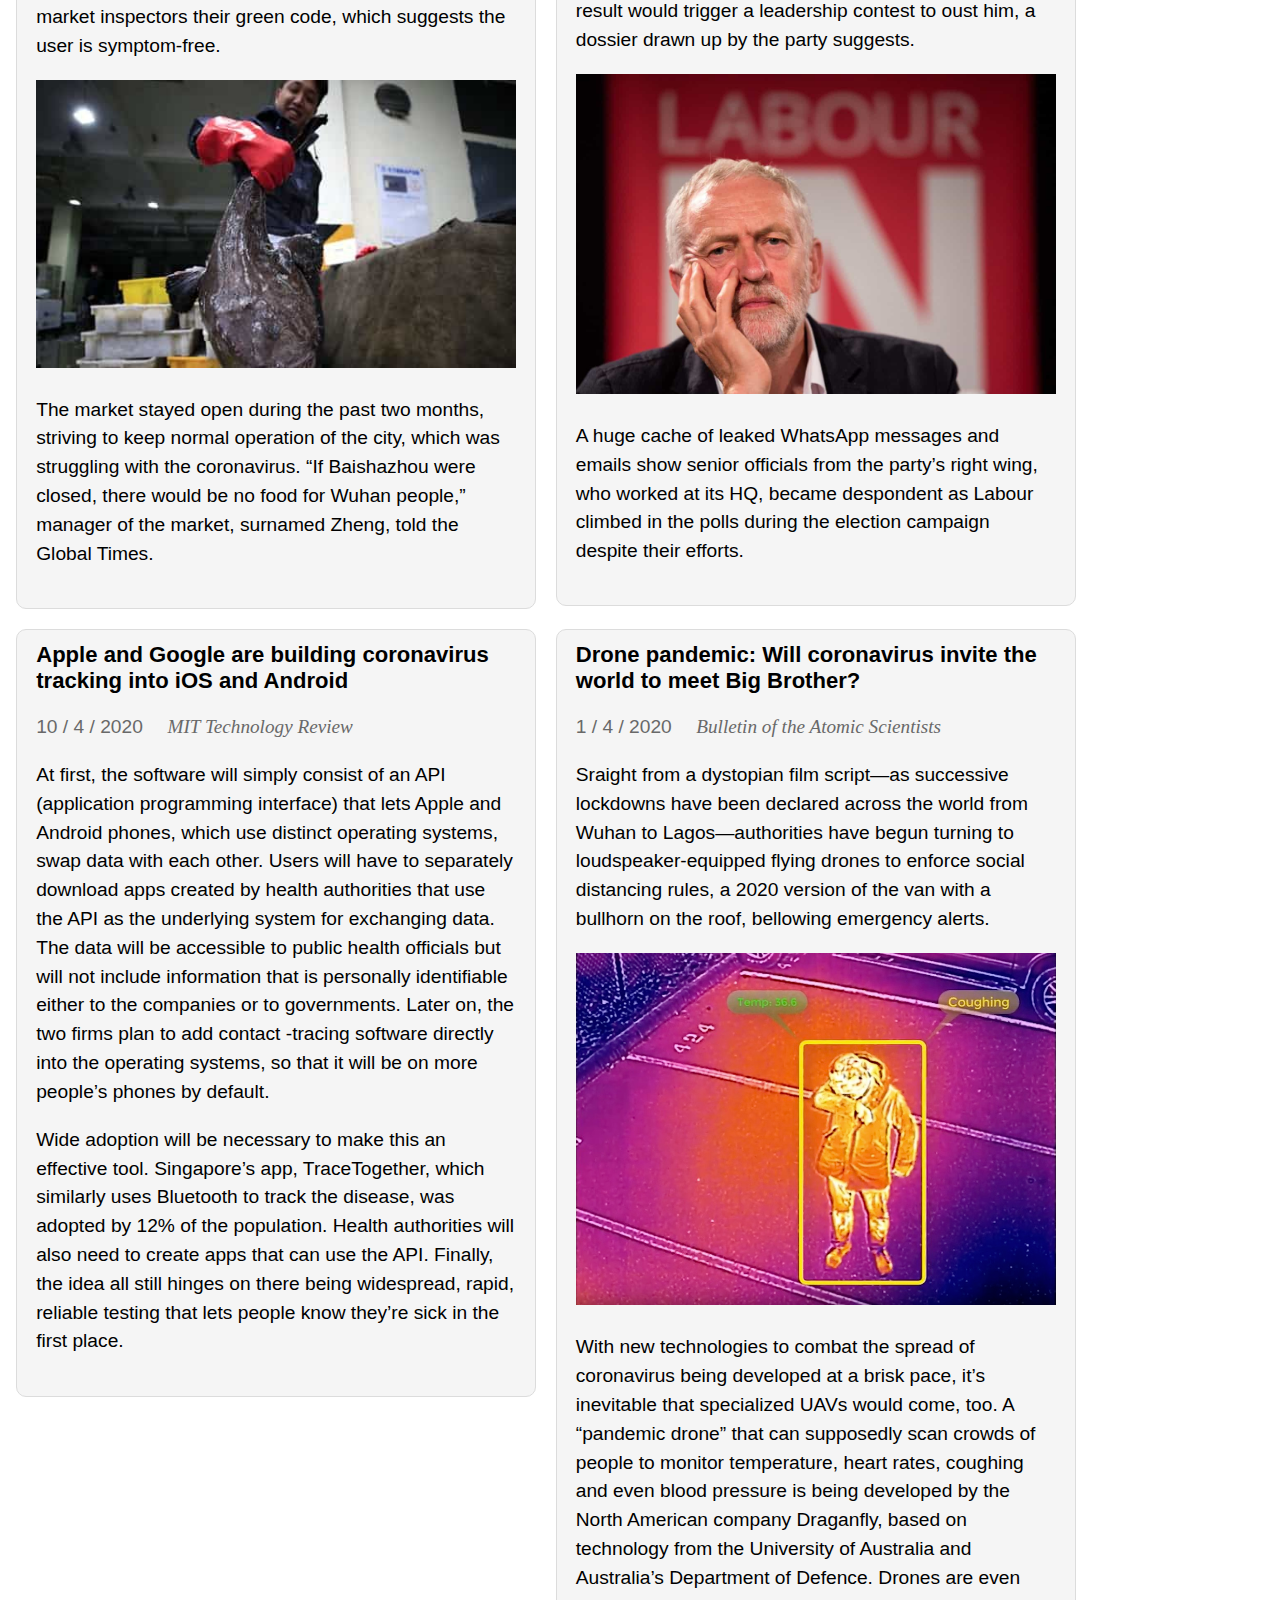
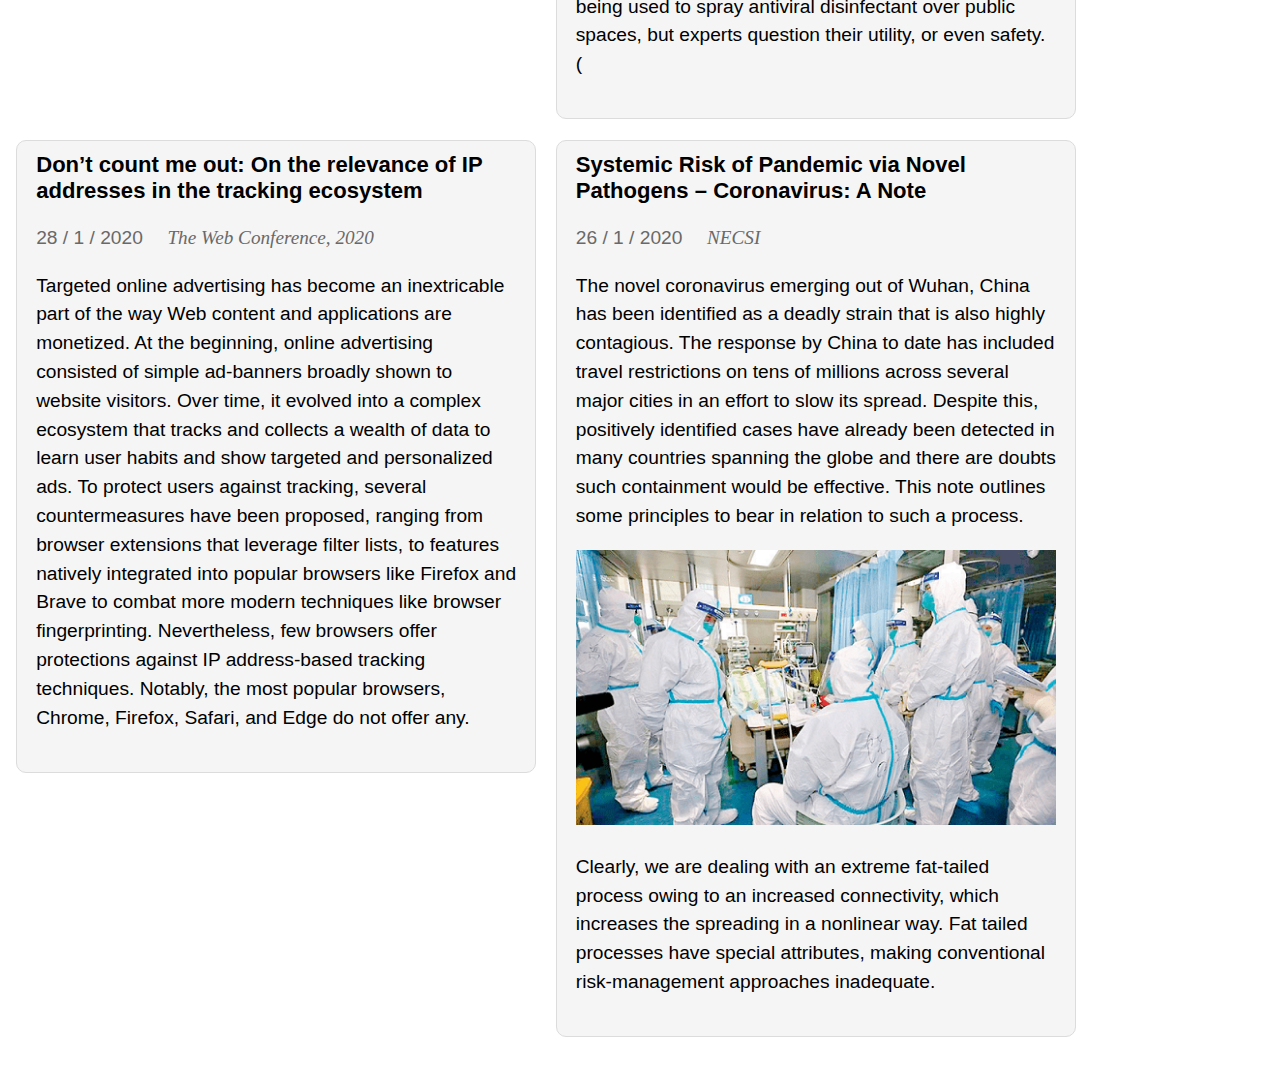
==== commit 4a95f8c2: "Add content" ====
--- a/docs/index.html
+++ b/docs/index.html
@@ -23,7 +23,17 @@
   <h1 class="title"><span class='spinner'>🔗</span>hyperlink.news</h1>
 </header>
 <main>
-<a class='link' href='https://www.bostondynamics.com/COVID-19'>
+<a class='link' href='https://archive.vn/to4Vo'>
+<article>
+<h2 id="germany-flips-to-apple-google-approach-on-smartphone-contact-tracing-for-coronavirus">Germany flips to Apple-Google approach on smartphone contact tracing for coronavirus</h2>
+<p><time datetime=2020-04-27>27 / 4 / 2020</time> <em class='source'>SCMP</em></p>
+<p>Germany changed course on Sunday over which type of smartphone technology it wanted to use to trace coronavirus infections , backing an approach supported by Apple and Google along with a growing number of other European countries.</p>
+<p>Countries are rushing to develop apps to give a detailed picture of the risk of catching the coronavirus, as the chain of infection is proving hard to break because it can be spread by those showing no symptoms.</p>
+<p>Chancellery Minister Helge Braun and Health Minister Jens Spahn said in a joint statement that Berlin would adopt a “decentralised” approach to digital contact tracing, thus abandoning a home-grown alternative that would have given health authorities central control over tracing data.</p>
+<p>In Europe, most countries have chosen short-range Bluetooth “handshakes” between mobile devices as the best way of registering a potential contact, even though it does not provide location data.</p>
+<p>But they have disagreed about whether to log such contacts on individual devices or on a central server – which would be more directly useful to existing contact tracing teams that work phones and knock on doors to warn those who may be at risk.</p>
+</article>
+</a> <a class='link' href='https://www.bostondynamics.com/COVID-19'>
 <article>
 <h2 id="boston-dynamics-using-mobile-robots-to-protect-healthcare-workers">Boston Dynamics: Using Mobile Robots To Protect Healthcare Workers</h2>
 <p><time datetime=2020-04-23>23 / 4 / 2020</time> <em class='source'>Boston Dynamics</em></p>
@@ -34,6 +44,24 @@
 <p>Based on these conversations, as well as the global shortage of critical personal protective equipment (PPE), we have spent the past several weeks trying to better understand hospital requirements to develop a mobile robotics solution with our robot, Spot. The result is a legged robot application that can be deployed to support frontline staff responding to the pandemic in ad-hoc environments such as triage tents and parking lots.</p>
 <p>Today marks the second week of Spot’s presence at a local Boston facility, Brigham and Women’s Hospital, where the medical team uses the robot as a mobile telemedicine platform, allowing healthcare providers to remotely triage patients. We’re listening to their feedback on how Spot can do more but are encouraged by reports that using the robot has helped their nursing staff minimize time exposed to potentially contagious patients.</p>
 </article>
+</a> <a class='link' href='https://archive.vn/Y4fD8'>
+<article>
+<h2 id="israel-stops-using-phone-tracking-to-enforce-covid-19-quarantines">Israel stops using phone tracking to enforce COVID-19 quarantines</h2>
+<p><time datetime=2020-04-22>22 / 4 / 2020</time> <em class='source'>Engadget</em></p>
+<p>Overseers believe the harm to privacy outweighs the benefits.</p>
+<p>Israel’s use of phone tracking technology to track COVID-19 patients has come to a partial end. A parliamentary oversight committee has halted use of the tracking to enforce quarantines after raising privacy concerns. The privacy violations outweigh the benefits, committee member Ayalet Shaked said — the phone monitoring tech doesn’t help much when police already pay visits to COVID-19 patients to ensure they’re following the rules.</p>
+<p>Police have so far argued that the tool is effective, having arrested 203 people with the help of phone location info. Law enforcement conducted about 500 random location checks per day.</p>
+<p>The country is still using technology (believed to involve phone tracking) from the national security agency Shin Bet for contact tracing. It can both map previous movements of infected people and pinpoint others who might have come too close. That program appears to be relatively safe, in part as its team deletes all info after a week. However, it’s evident that the Israeli government’s anti-coronavirus efforts have their limits. Like in other countries, Israel may have to strike a balance between total insight into the virus and respecting the desire to maintain some semblance of a private life.</p>
+</article>
+</a> <a class='link' href='https://archive.vn/zRXhY'>
+<article>
+<h2 id="to-understand-the-medical-supply-shortage-it-helps-to-know-how-the-u.s.-lost-the-lithium-ion-battery-to-china">To Understand the Medical Supply Shortage, It Helps to Know How the U.S. Lost the Lithium Ion Battery to China</h2>
+<p><time datetime=2020-04-21>21 / 4 / 2020</time> <em class='source'>ProPublica</em></p>
+<p>The failed U.S. effort to dominate global production of the lithium ion battery — which is key to energy independence, automobile innovation and more — holds lessons for leaders grappling with the U.S.’s reliance on China for emergency medical supplies.</p>
+<p>With so many critical health care products now made offshore that supplies could not meet surging demand as the coronavirus overwhelmed hospitals, America’s attention has again turned to the atrophied state of domestic manufacturing.</p>
+<p>As imports from Chinese manufacturers vaporized and other countries clamped down on exports, health care workers improvised with homemade face masks while American factories retooled in a desperate race to make ventilators and protective equipment. It’s a pattern, it seemed, in which devices invented in the U.S. end up being produced overseas.</p>
+<p>“Never again should we rely on the rest of the world for our essential medicines and countermeasures,” vowed President Donald Trump’s trade adviser, Peter Navarro, during a Coronavirus Task Force press briefing at the White House. Democratic New York Gov. Andrew Cuomo voiced similar frustration: “Long term, we have to figure out why we wound up in this situation where we don’t have the manufacturing capacity in this country.”</p>
+</article>
 </a> <a class='link' href='https://archive.vn/c9298'>
 <article>
 <h2 id="facebook-has-released-a-map-of-coronavirus-symptoms-crowdsourced-from-its-users">Facebook has released a map of coronavirus symptoms crowdsourced from its users</h2>
@@ -81,6 +109,17 @@
 <p>Yaroslav Yemelyanenko, an adviser to the Ukrainian government, suspects that a group of illegal visitors calling themselves “stalkers” were behind the blaze in the exclusion zone set up around Chernobyl after its catastrophic meltdown in the 1980s.</p>
 <p>The stalkers are inspired by the pre-Chernobyl novel <em>Roadside Picnic</em> by Arkady and Boris Strugatsky, in which explorers enter a contaminated zone to recover alien artefacts. The book gave rise to the film Stalker by Andrei Tarkovsky, and a video game released in 2007 in which players hunt for artifacts in the Chernobyl forbidden zone after a second nuclear accident.</p>
 </article>
+</a> <a class='link' href='https://archive.vn/jnUdl'>
+<article>
+<h2 id="social-distancing-rule-breakers-beware-boston-vigilantes-are-reporting-your-violations">Social distancing rule breakers, beware: Boston ‘vigilantes’ are reporting your violations</h2>
+<p><time datetime=2020-04-02>2 / 4 / 2020</time> <em class='source'>The Boston Globe</em></p>
+<p>Pickup games of basketball. Co-workers enjoying lunch together. A child blowing bubbles while strolling down the sidewalk with family.</p>
+<p>A few weeks ago these were all harmless, heartwarming activities.</p>
+<p>But in the age of coronavirus, they are drawing looks of disgust, shame on social media, and a flood of complaints to police and local authorities, who are fielding a surge of reports of supposed social distancing violations.</p>
+<p>In fact, concern about the highly contagious virus has turned some area residents into social distance vigilantes — cranky and over the top in some cases, justifiably worried in others.</p>
+<p>Some call city quality-of-life hot lines. Others dial 911. The most bold send public tweets or Facebook messages to authorities, or surreptitiously snap photos and videos and report them directly to police, demanding they clear parks, halt soccer games, and disperse those they consider scofflaws.</p>
+<p>“They probably won’t listen to you or me,” said Cambridge resident Cynthia Haynes. “But if a police officer came out, a state trooper came out, they’d probably leave.”</p>
+</article>
 </a> <a class='link' href='https://archive.vn/4W4Jp'>
 <article>
 <h2 id="trump-warns-china-over-covid-19-outbreak-as-europe-approaches-100000-deaths">Trump warns China over Covid-19 outbreak as Europe approaches 100,000 deaths</h2>
@@ -245,6 +284,14 @@
 <p>At first, the software will simply consist of an API (application programming interface) that lets Apple and Android phones, which use distinct operating systems, swap data with each other. Users will have to separately download apps created by health authorities that use the API as the underlying system for exchanging data. The data will be accessible to public health officials but will not include information that is personally identifiable either to the companies or to governments. Later on, the two firms plan to add contact -tracing software directly into the operating systems, so that it will be on more people’s phones by default.</p>
 <p>Wide adoption will be necessary to make this an effective tool. Singapore’s app, TraceTogether, which similarly uses Bluetooth to track the disease, was adopted by 12% of the population. Health authorities will also need to create apps that can use the API. Finally, the idea all still hinges on there being widespread, rapid, reliable testing that lets people know they’re sick in the first place.</p>
 </article>
+</a> <a class='link' href='https://archive.vn/ilfcE'>
+<article>
+<h2 id="drone-pandemic-will-coronavirus-invite-the-world-to-meet-big-brother">Drone pandemic: Will coronavirus invite the world to meet Big Brother?</h2>
+<p><time datetime=2020-04-01>1 / 4 / 2020</time> <em class='source'>Bulletin of the Atomic Scientists</em></p>
+<p>Sraight from a dystopian film script—as successive lockdowns have been declared across the world from Wuhan to Lagos—authorities have begun turning to loudspeaker-equipped flying drones to enforce social distancing rules, a 2020 version of the van with a bullhorn on the roof, bellowing emergency alerts.</p>
+<p><img src="dragnfly.jpg" title="Dragnfly thermal imaging" /></p>
+<p>With new technologies to combat the spread of coronavirus being developed at a brisk pace, it’s inevitable that specialized UAVs would come, too. A “pandemic drone” that can supposedly scan crowds of people to monitor temperature, heart rates, coughing and even blood pressure is being developed by the North American company Draganfly, based on technology from the University of Australia and Australia’s Department of Defence. Drones are even being used to spray antiviral disinfectant over public spaces, but experts question their utility, or even safety. (</p>
+</article>
 </a> <a class='link' href='https://hal.inria.fr/hal-02435622/document'>
 <article>
 <h2 id="dont-count-me-out-on-the-relevance-of-ip-addresses-in-the-tracking-ecosystem">Don’t count me out: On the relevance of IP addresses in the tracking ecosystem</h2>
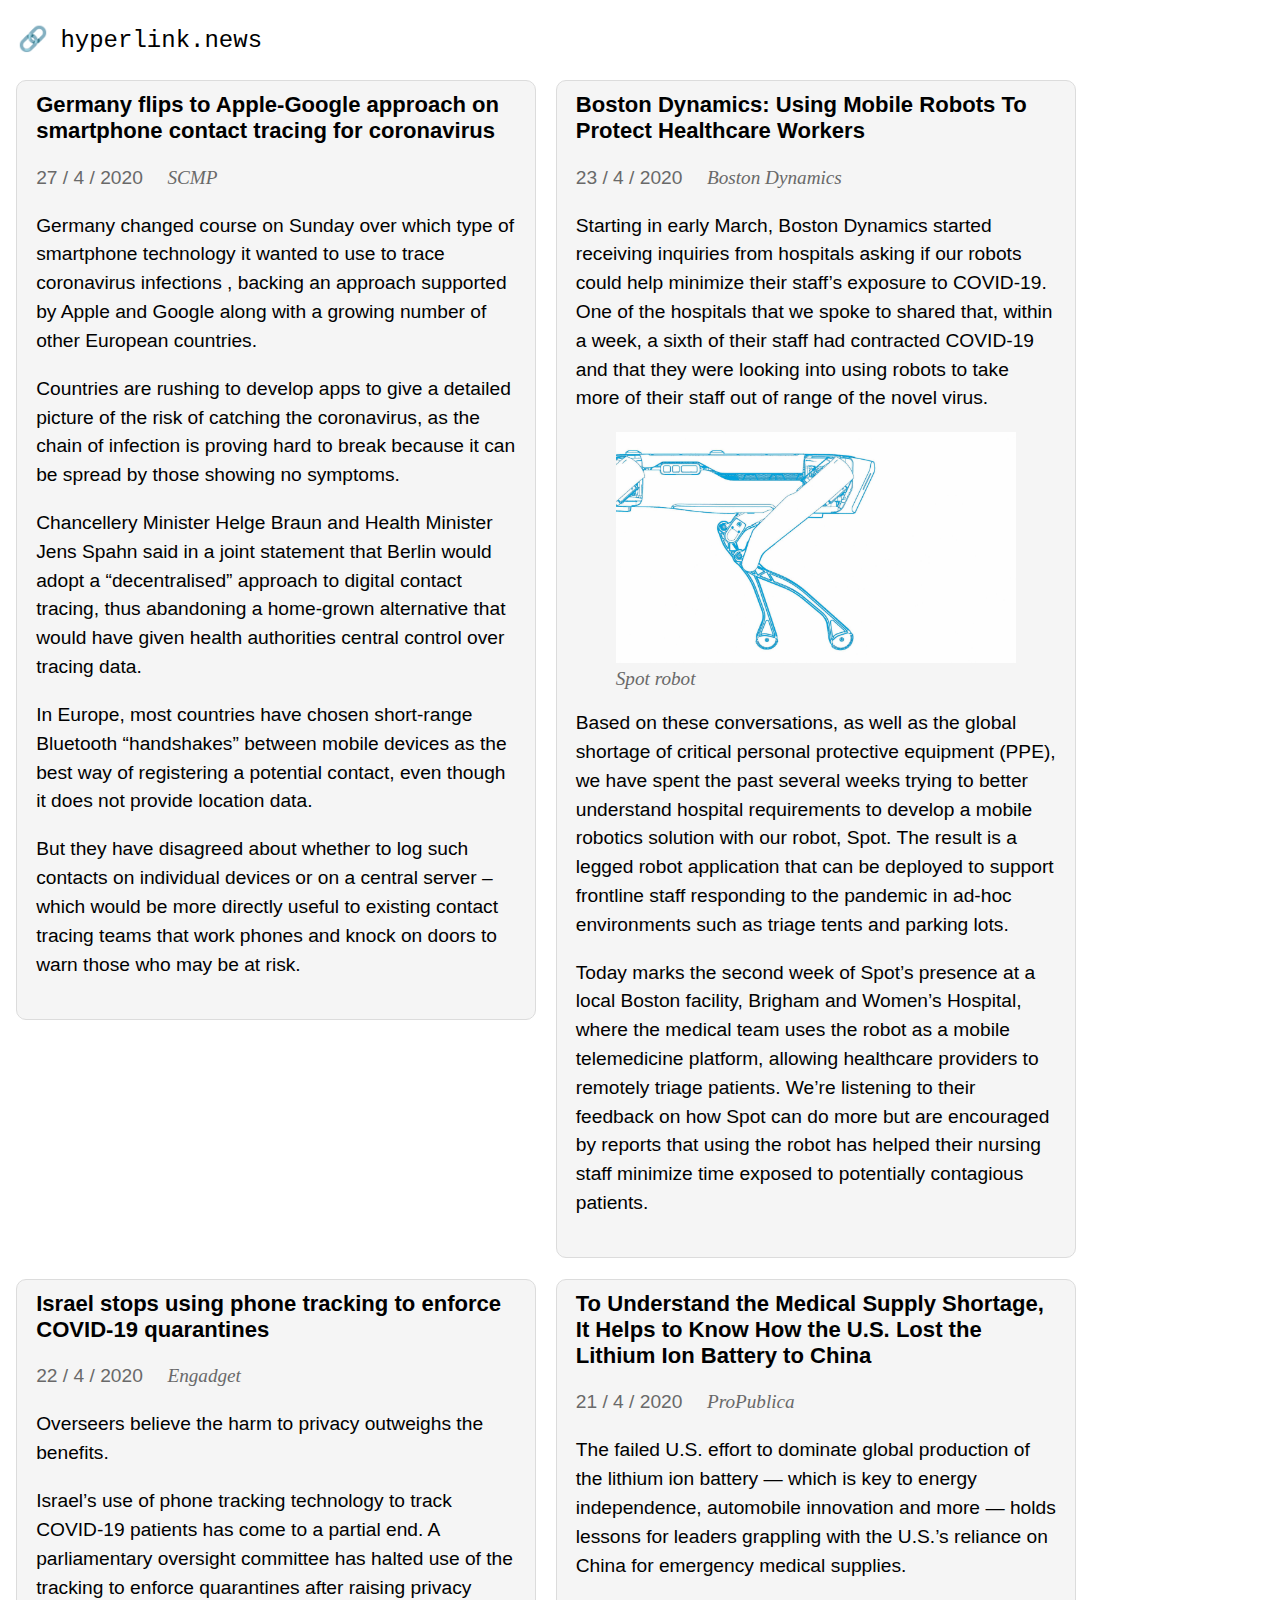
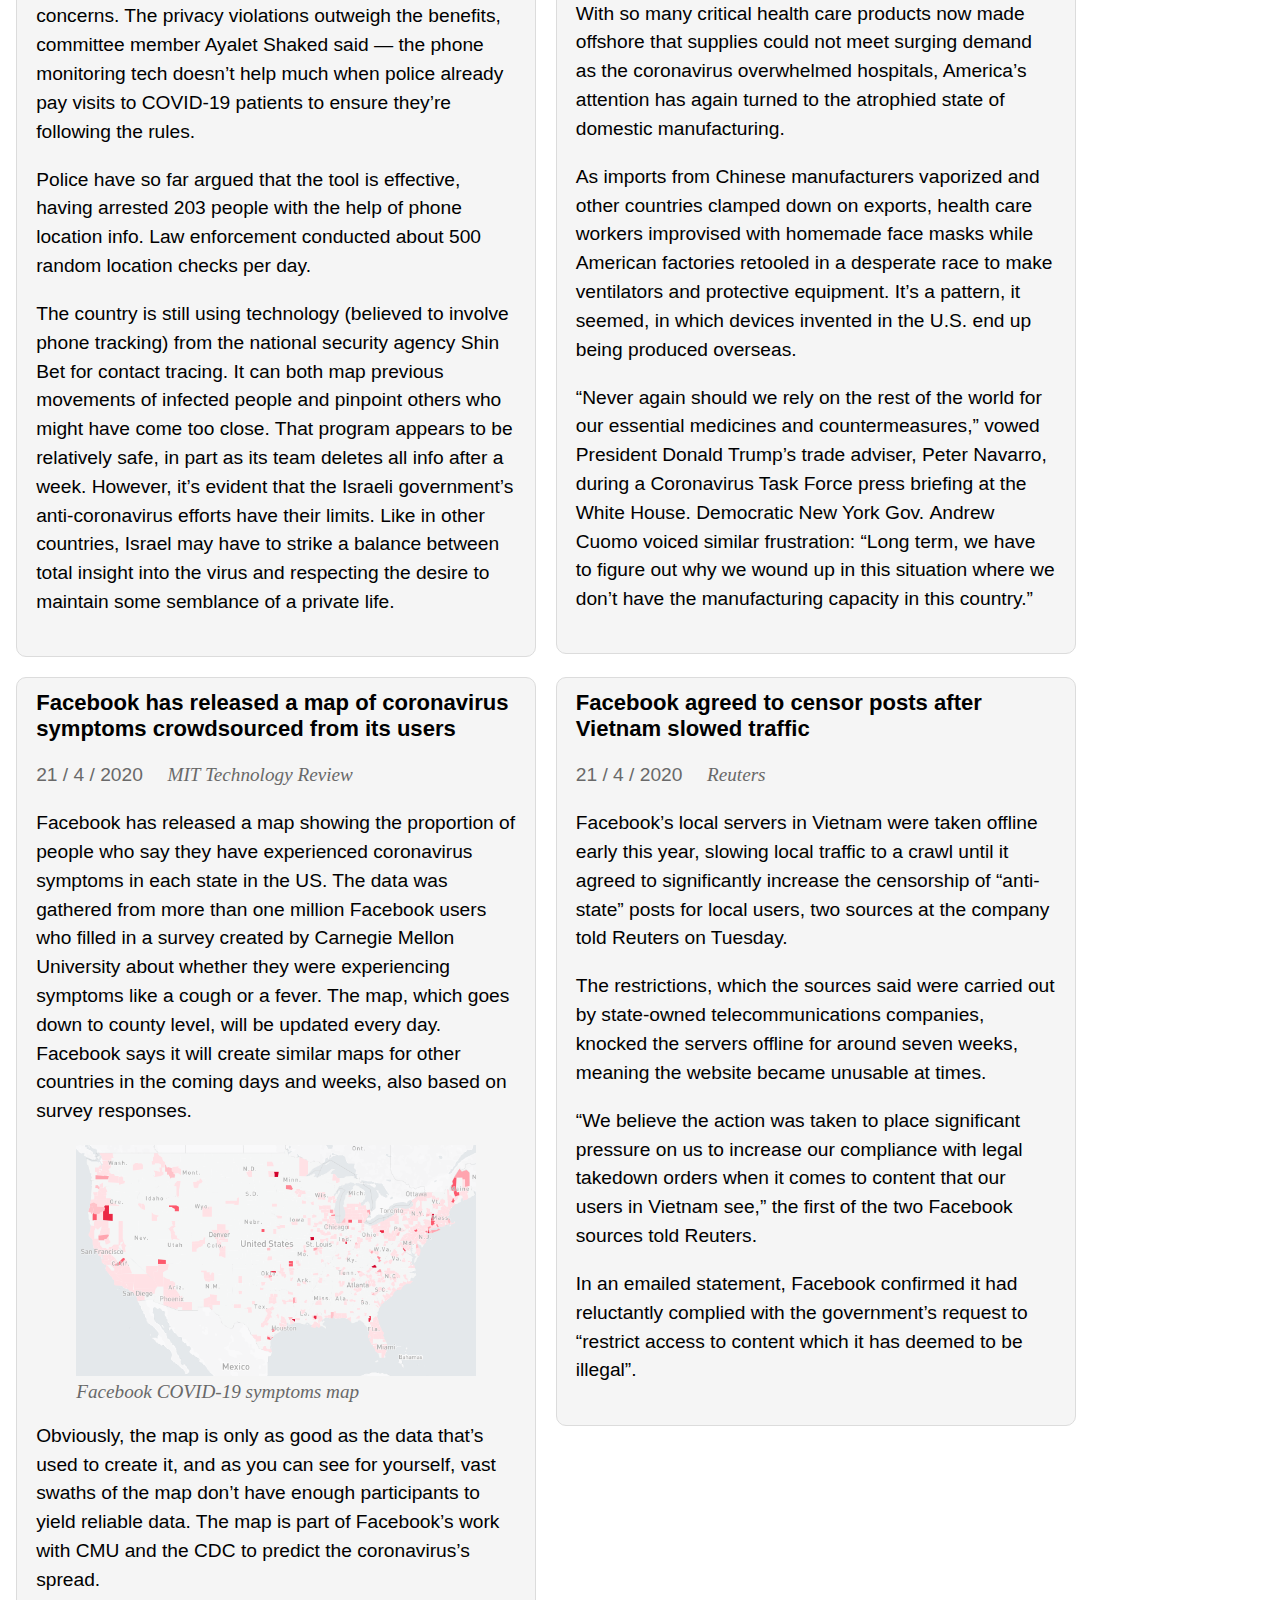
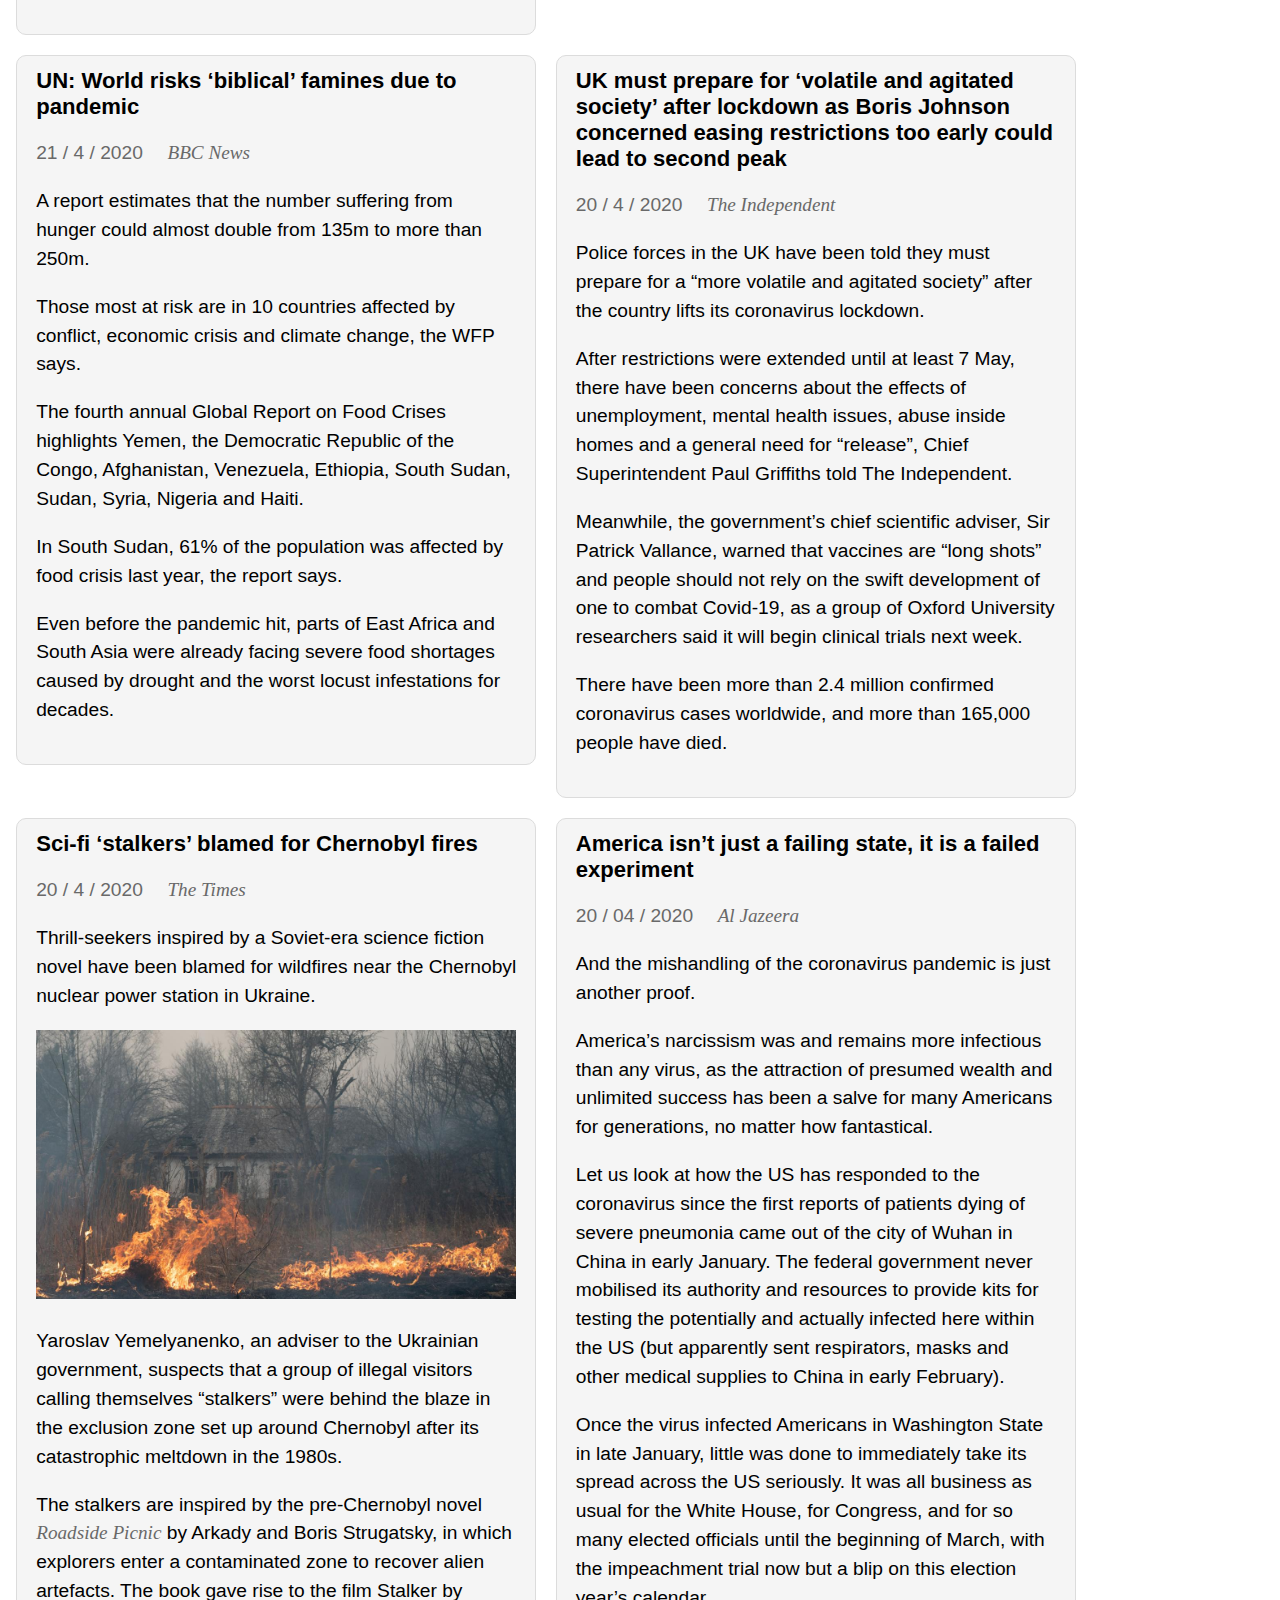
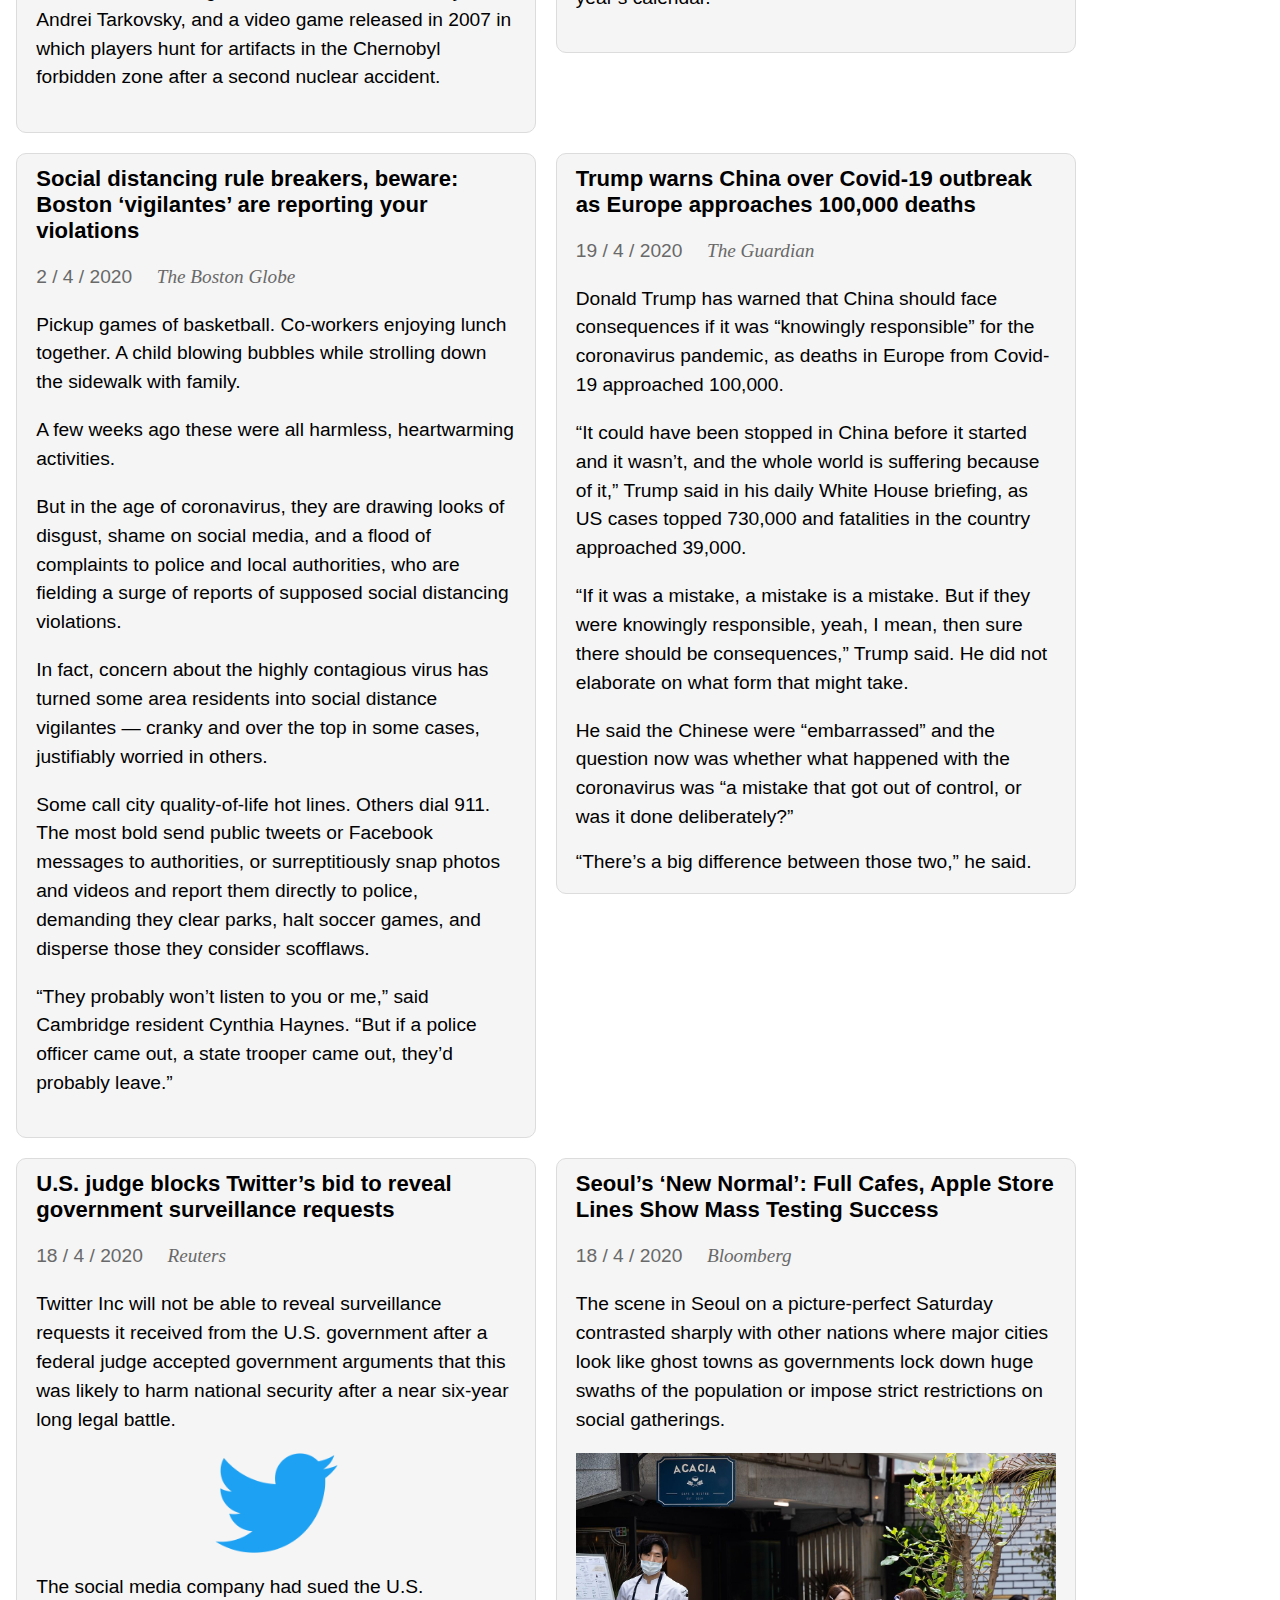
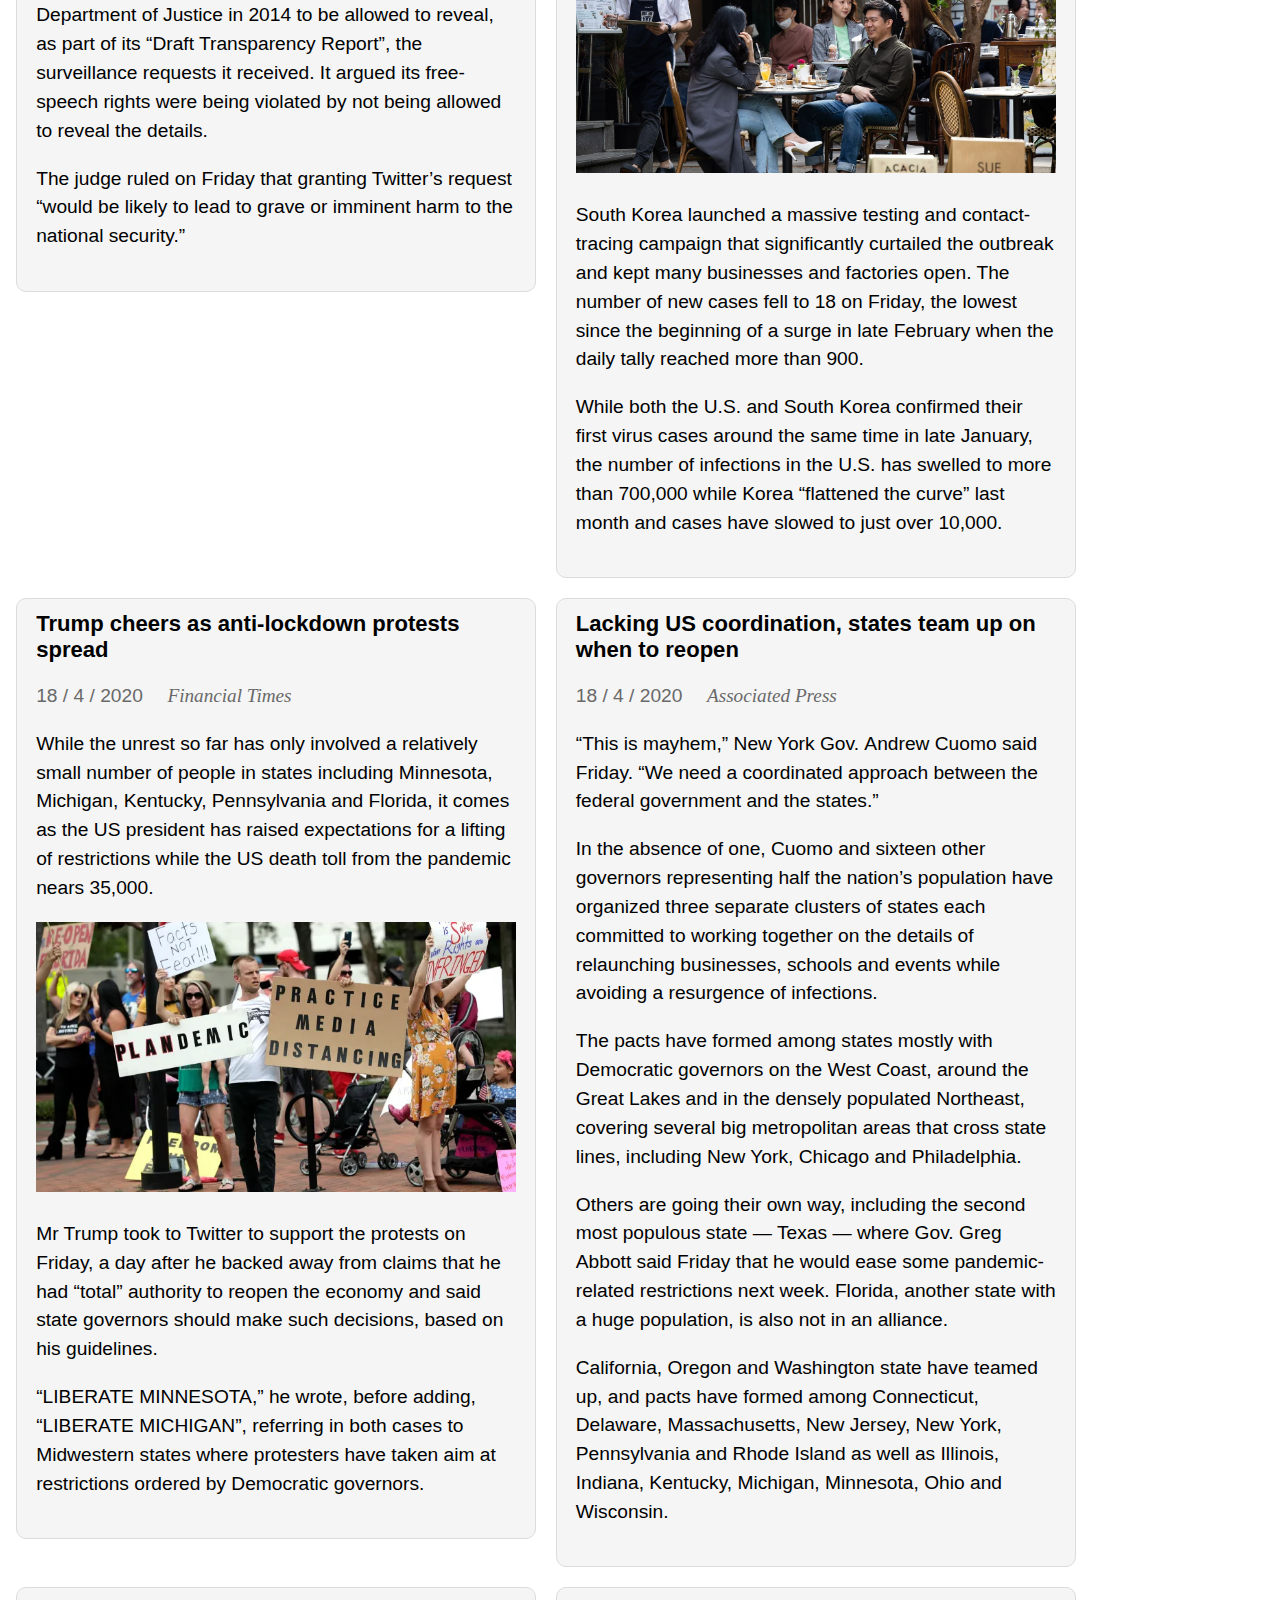
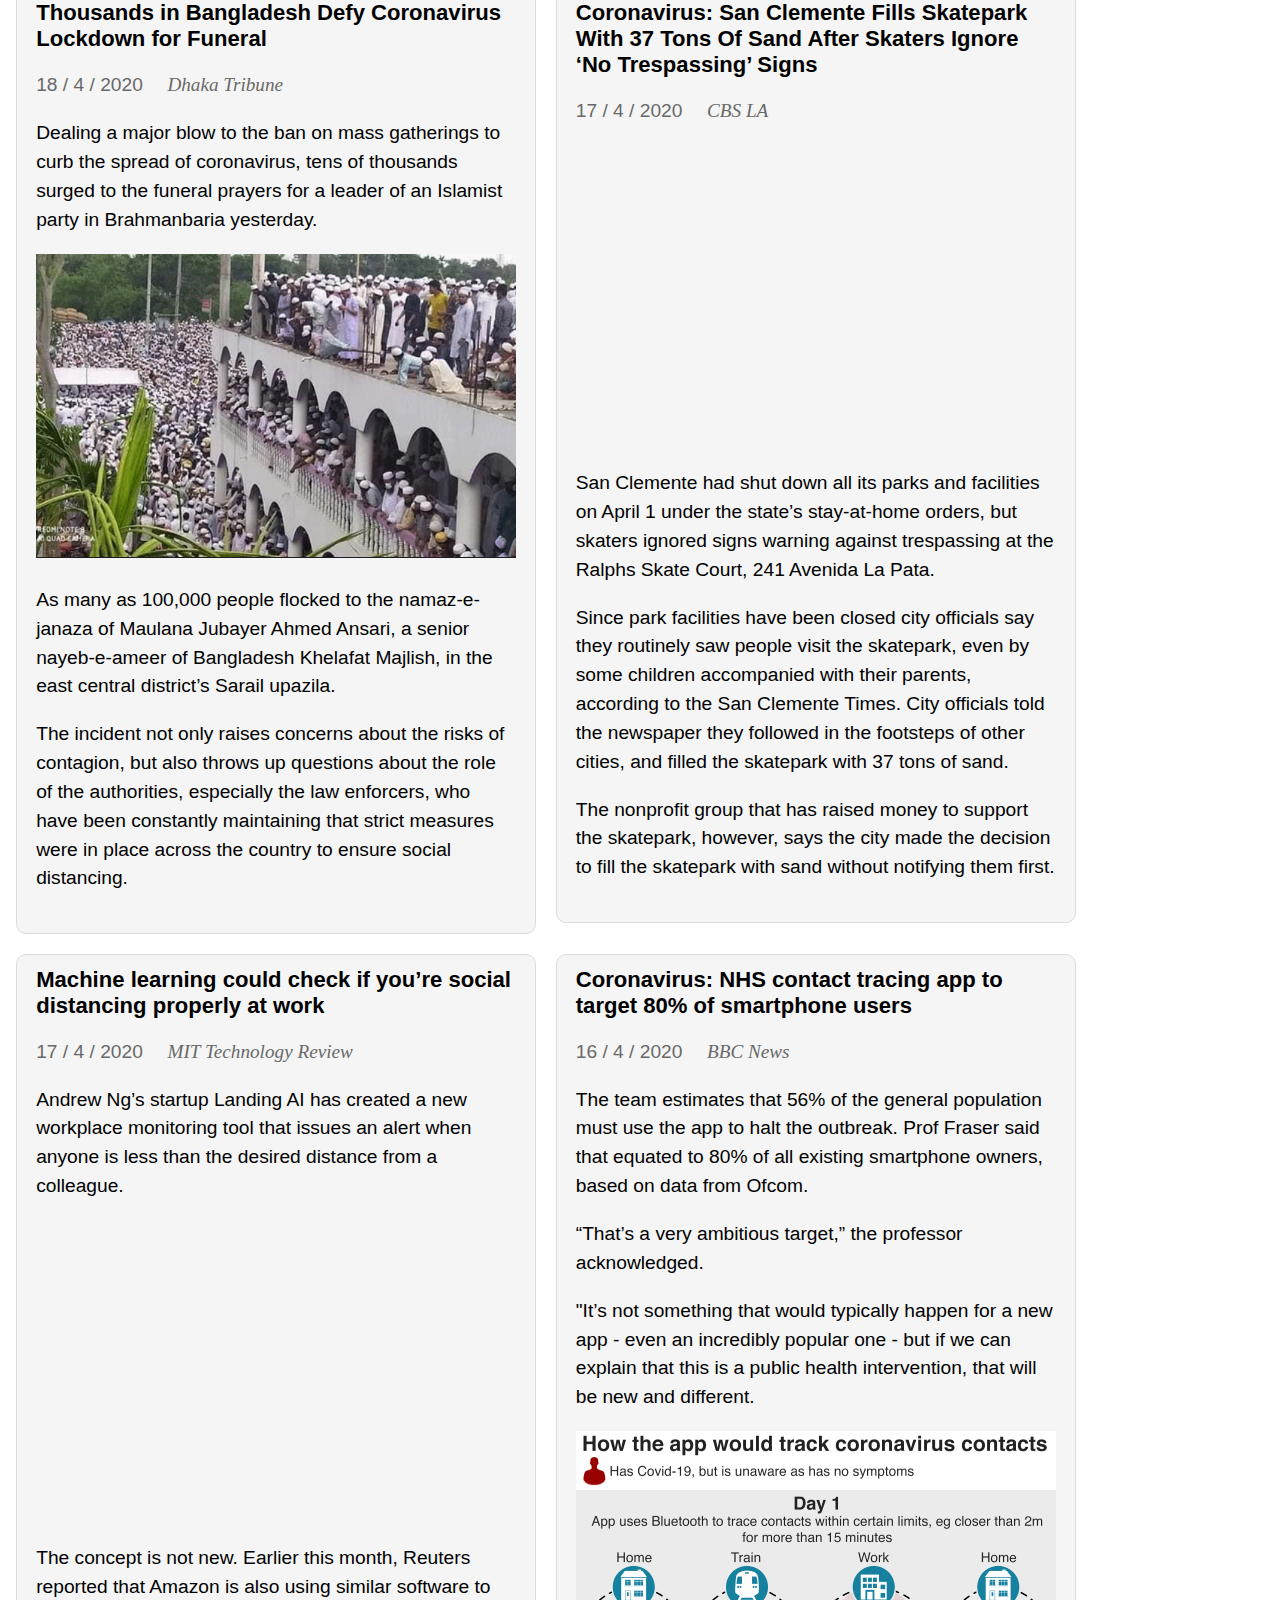
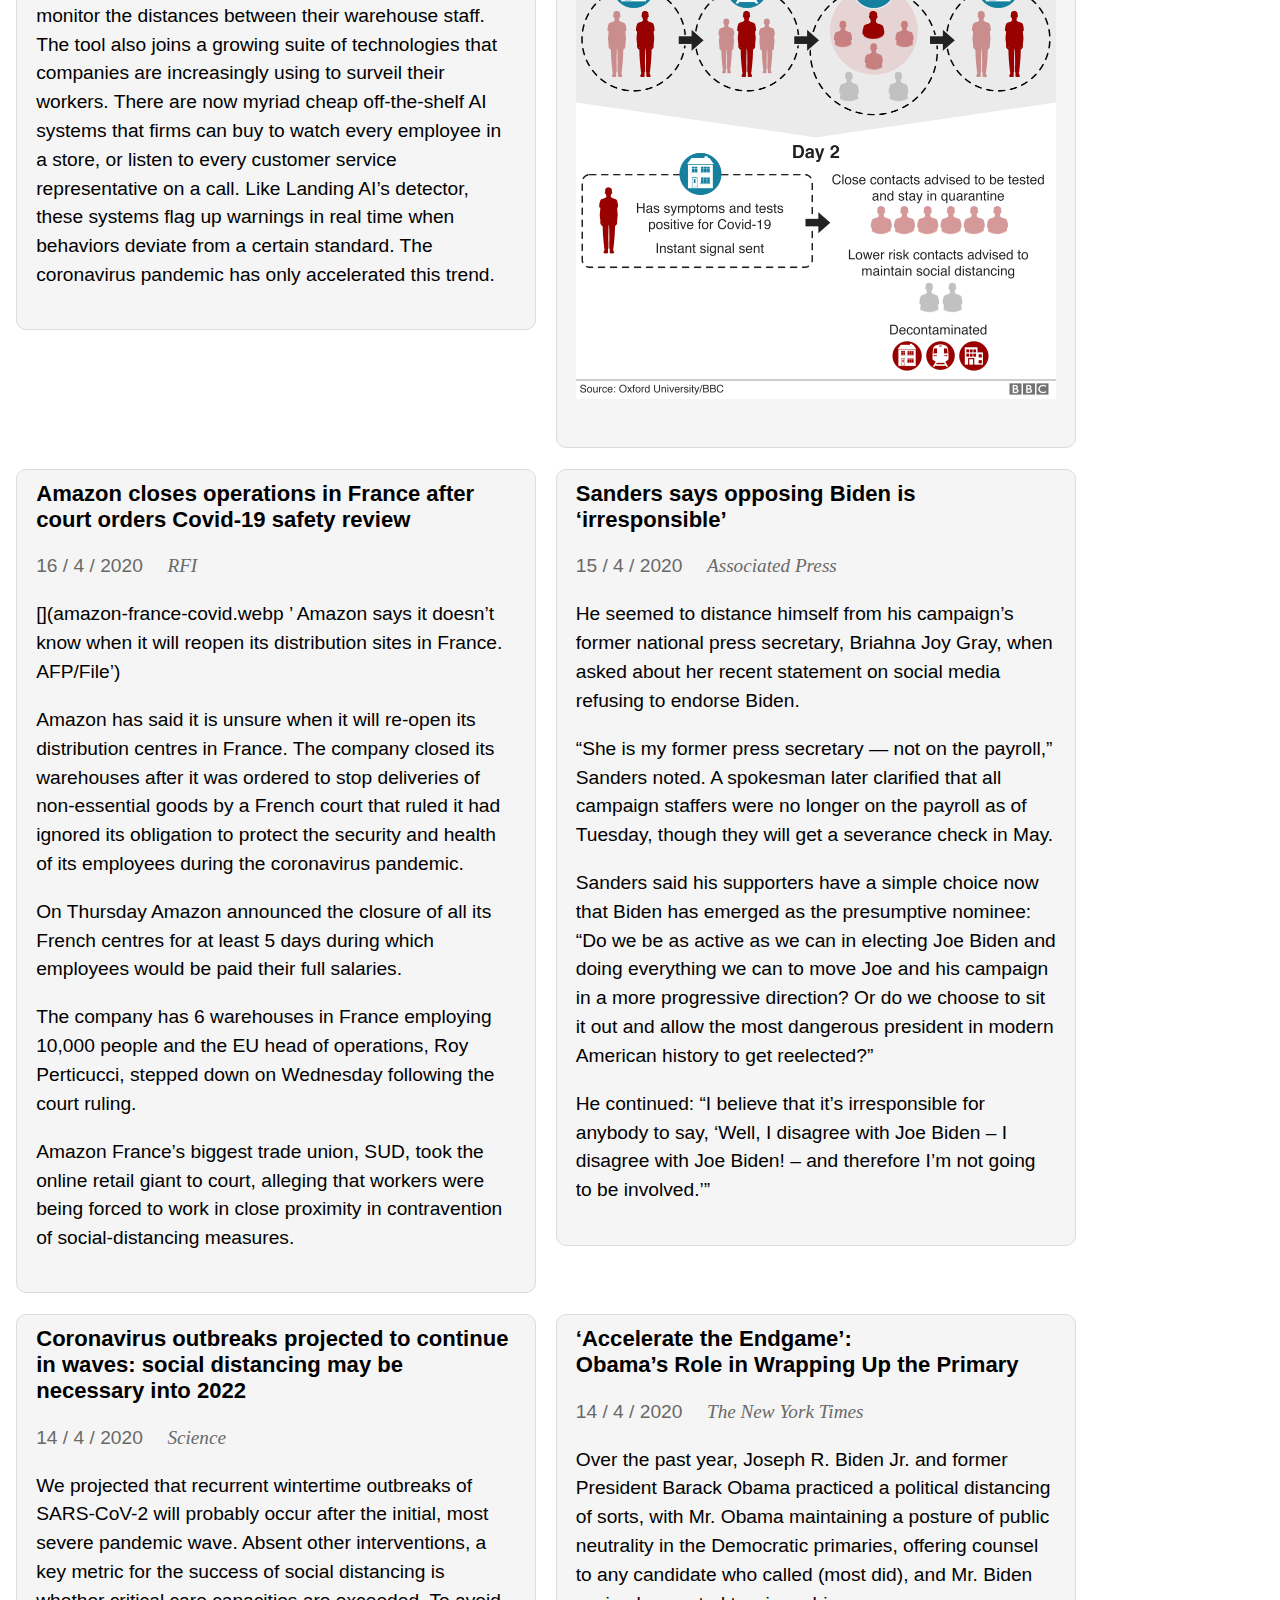
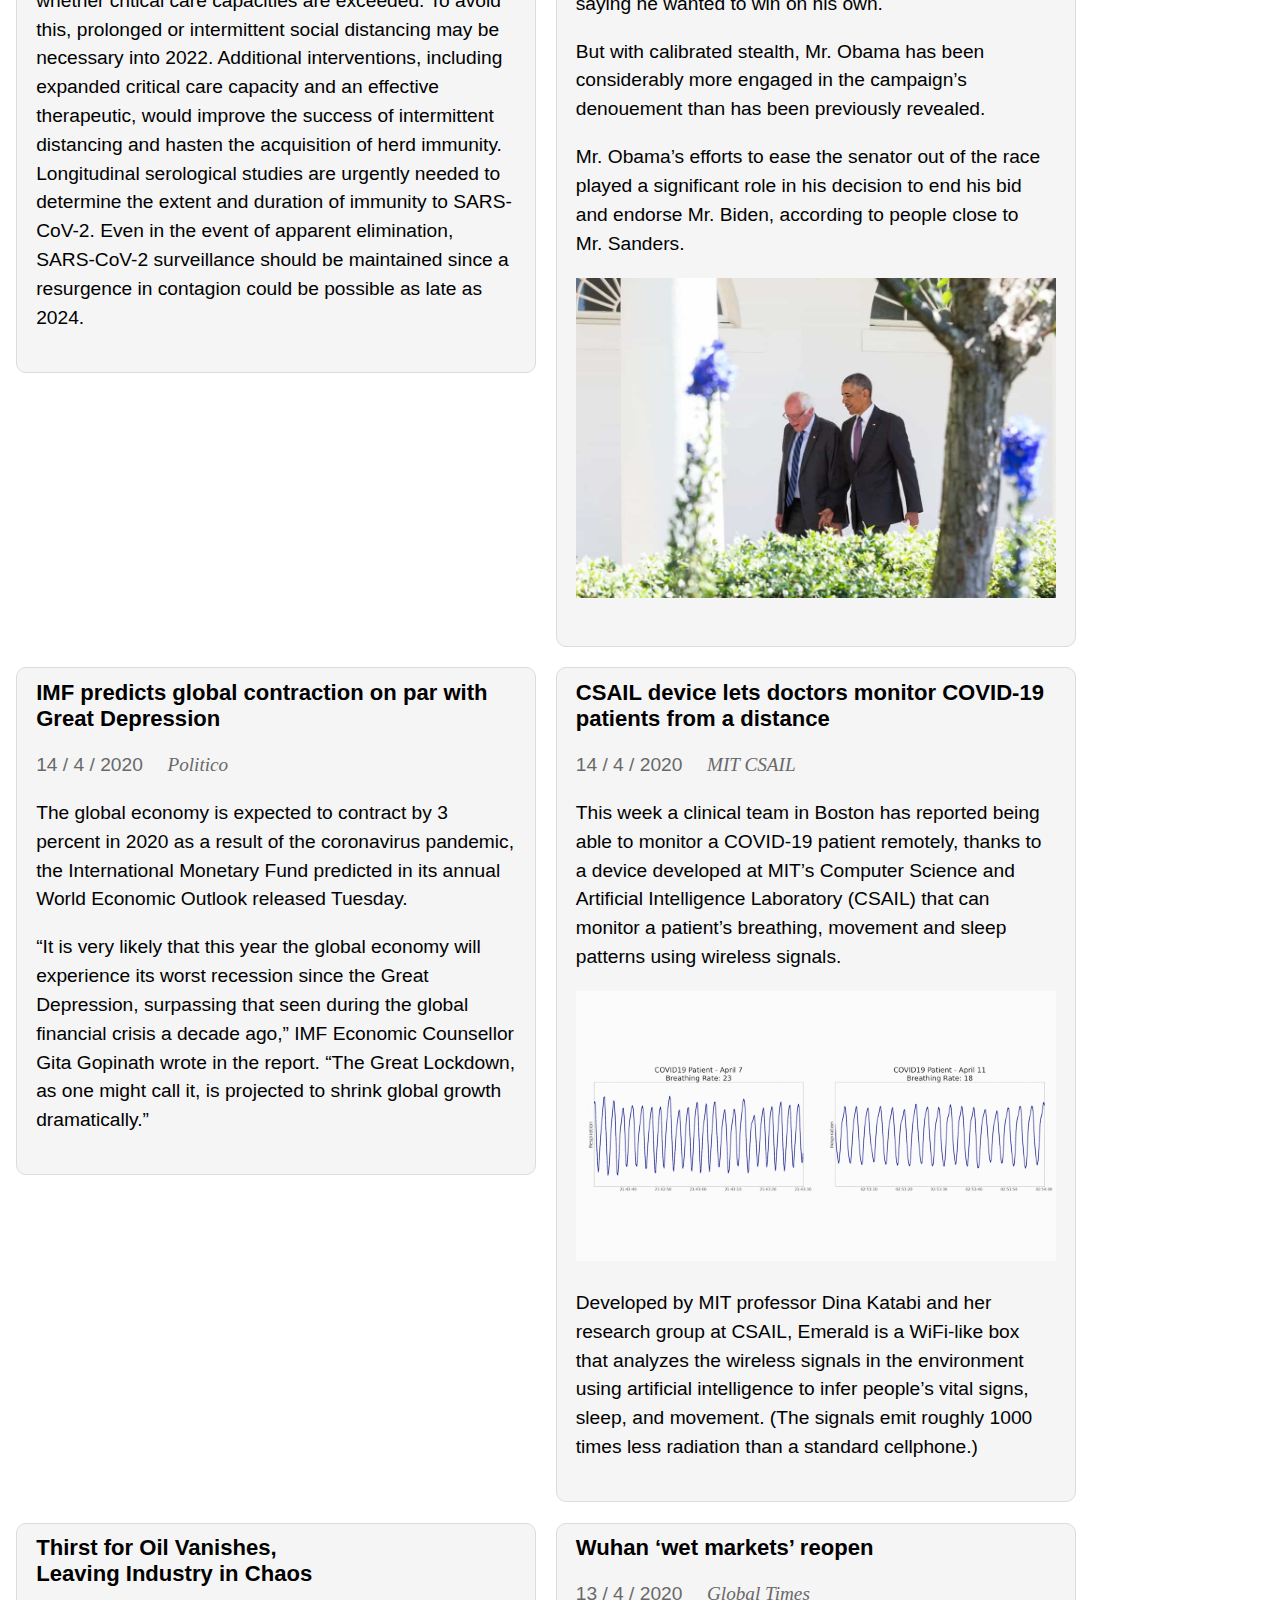
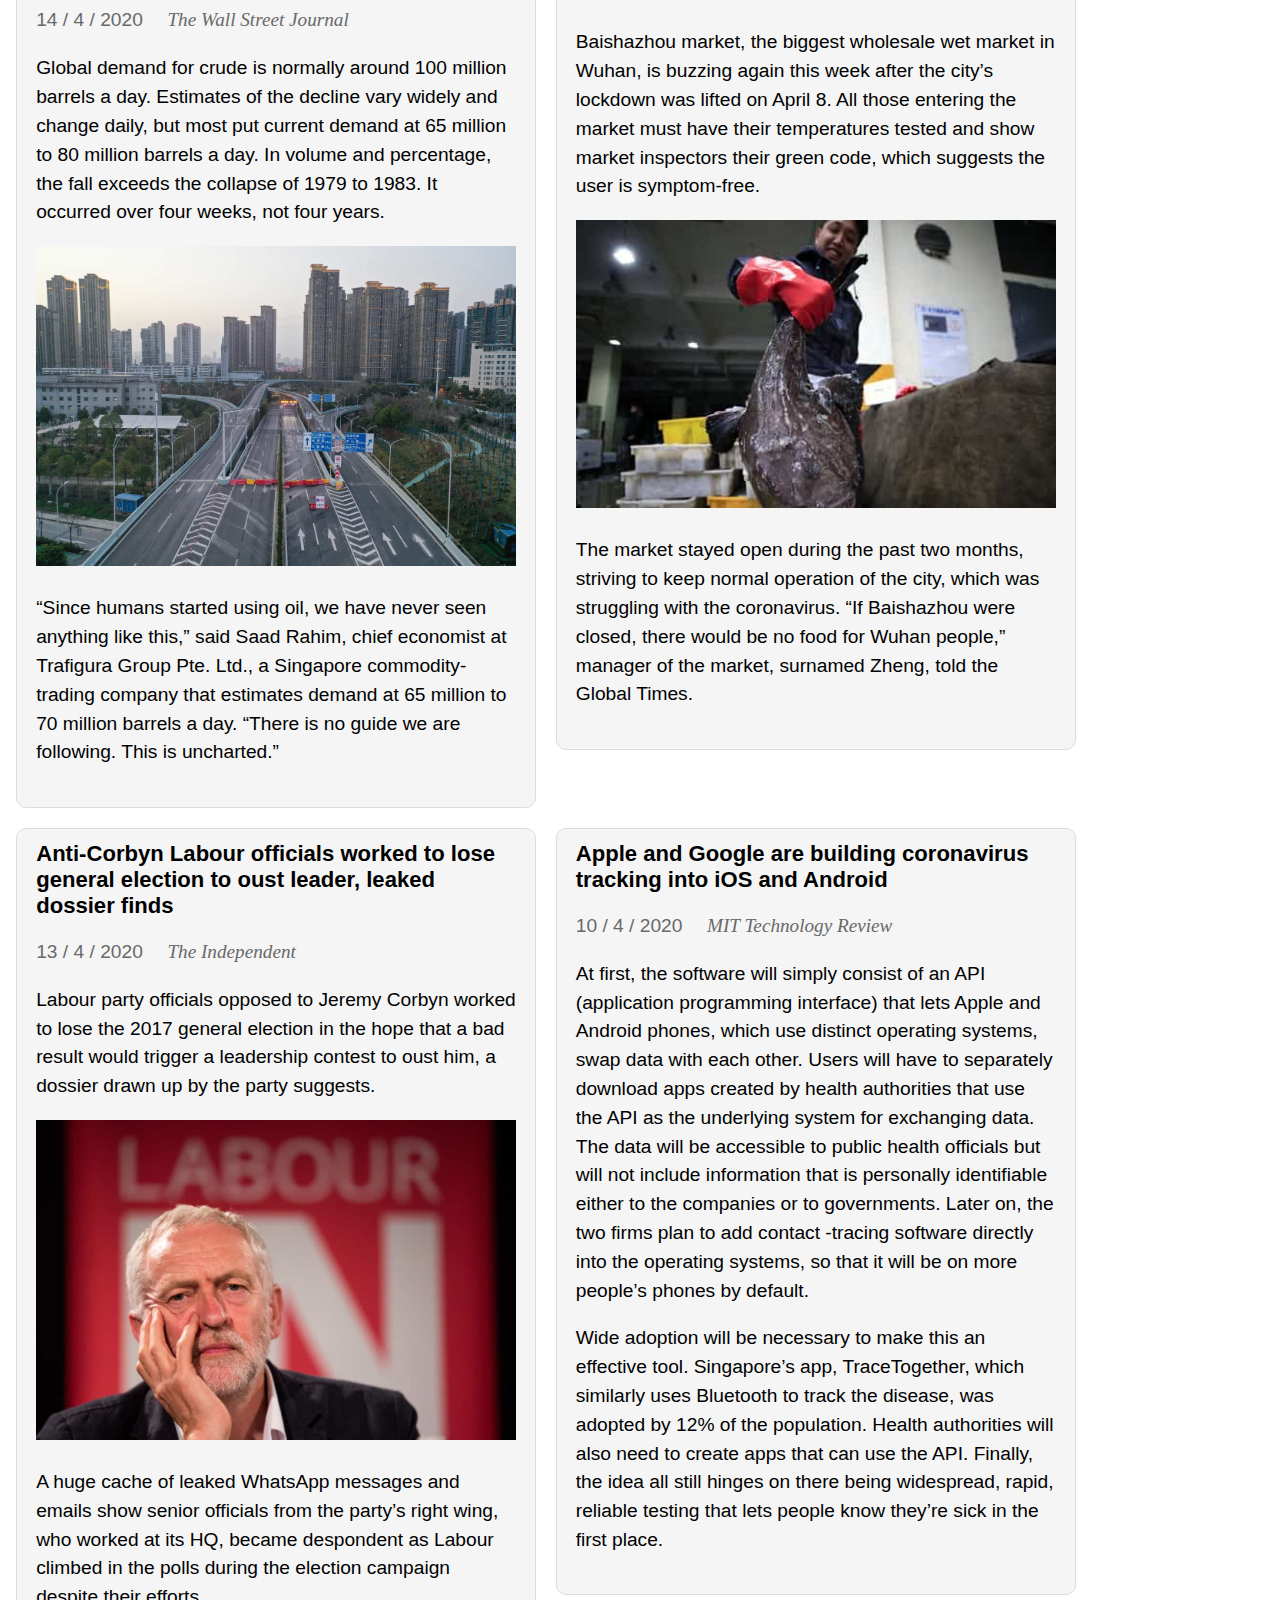
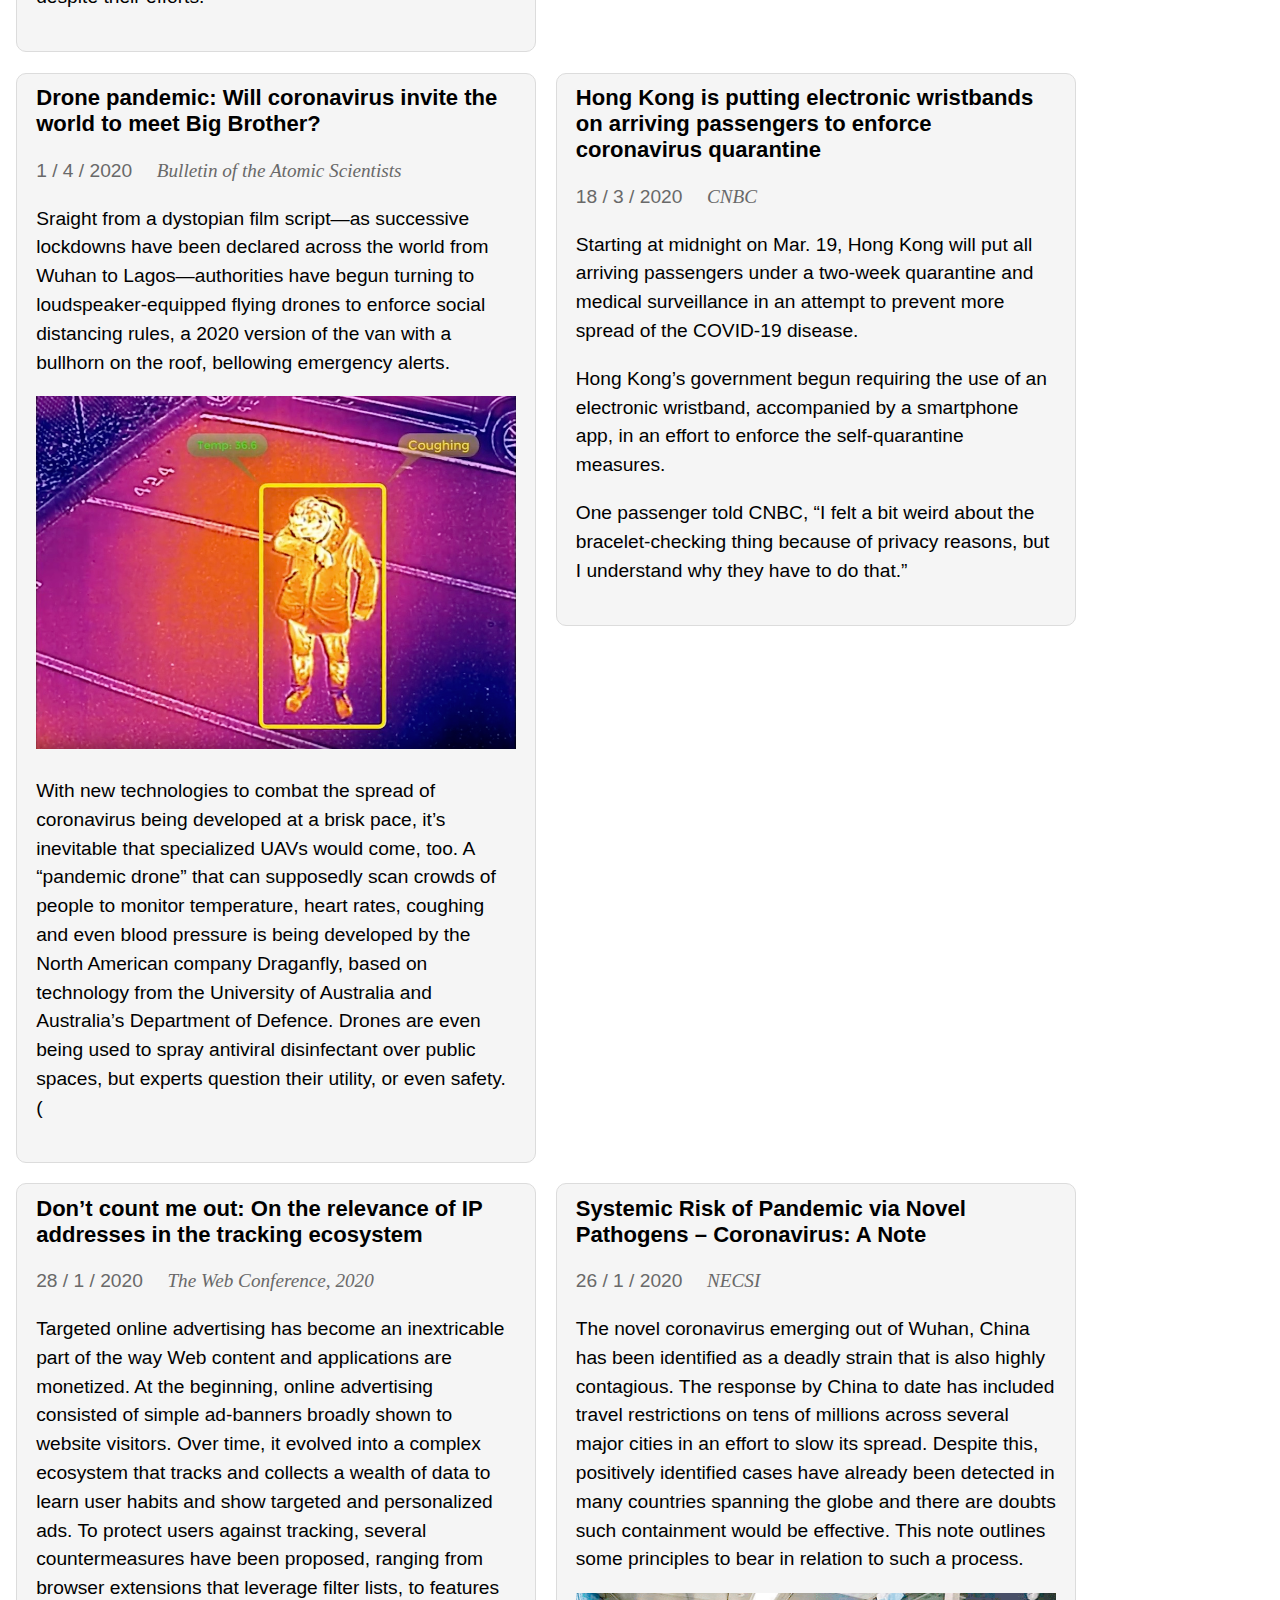
==== commit ab6aea63: "Add new content script" ====
--- a/docs/index.html
+++ b/docs/index.html
@@ -109,6 +109,16 @@
 <p>Yaroslav Yemelyanenko, an adviser to the Ukrainian government, suspects that a group of illegal visitors calling themselves “stalkers” were behind the blaze in the exclusion zone set up around Chernobyl after its catastrophic meltdown in the 1980s.</p>
 <p>The stalkers are inspired by the pre-Chernobyl novel <em>Roadside Picnic</em> by Arkady and Boris Strugatsky, in which explorers enter a contaminated zone to recover alien artefacts. The book gave rise to the film Stalker by Andrei Tarkovsky, and a video game released in 2007 in which players hunt for artifacts in the Chernobyl forbidden zone after a second nuclear accident.</p>
 </article>
+<p></a></p>
+<a class='link' href='https://archive.vn/COvIE'>
+<article>
+<h2 id="america-isnt-just-a-failing-state-it-is-a-failed-experiment">America isn’t just a failing state, it is a failed experiment</h2>
+<p><time datetime=2020-04-20>20 / 04 / 2020</time> <em class='source'>Al Jazeera</em></p>
+<p>And the mishandling of the coronavirus pandemic is just another proof.</p>
+<p>America’s narcissism was and remains more infectious than any virus, as the attraction of presumed wealth and unlimited success has been a salve for many Americans for generations, no matter how fantastical.</p>
+<p>Let us look at how the US has responded to the coronavirus since the first reports of patients dying of severe pneumonia came out of the city of Wuhan in China in early January. The federal government never mobilised its authority and resources to provide kits for testing the potentially and actually infected here within the US (but apparently sent respirators, masks and other medical supplies to China in early February).</p>
+<p>Once the virus infected Americans in Washington State in late January, little was done to immediately take its spread across the US seriously. It was all business as usual for the White House, for Congress, and for so many elected officials until the beginning of March, with the impeachment trial now but a blip on this election year’s calendar.</p>
+</article>
 </a> <a class='link' href='https://archive.vn/jnUdl'>
 <article>
 <h2 id="social-distancing-rule-breakers-beware-boston-vigilantes-are-reporting-your-violations">Social distancing rule breakers, beware: Boston ‘vigilantes’ are reporting your violations</h2>
@@ -292,6 +302,14 @@
 <p><img src="dragnfly.jpg" title="Dragnfly thermal imaging" /></p>
 <p>With new technologies to combat the spread of coronavirus being developed at a brisk pace, it’s inevitable that specialized UAVs would come, too. A “pandemic drone” that can supposedly scan crowds of people to monitor temperature, heart rates, coughing and even blood pressure is being developed by the North American company Draganfly, based on technology from the University of Australia and Australia’s Department of Defence. Drones are even being used to spray antiviral disinfectant over public spaces, but experts question their utility, or even safety. (</p>
 </article>
+</a> <a class='link' href='https://archive.vn/YhHMQ'>
+<article>
+<h2 id="hong-kong-is-putting-electronic-wristbands-on-arriving-passengers-to-enforce-coronavirus-quarantine">Hong Kong is putting electronic wristbands on arriving passengers to enforce coronavirus quarantine</h2>
+<p><time datetime=2020-03-18>18 / 3 / 2020</time> <em class='source'>CNBC</em></p>
+<p>Starting at midnight on Mar. 19, Hong Kong will put all arriving passengers under a two-week quarantine and medical surveillance in an attempt to prevent more spread of the COVID-19 disease.</p>
+<p>Hong Kong’s government begun requiring the use of an electronic wristband, accompanied by a smartphone app, in an effort to enforce the self-quarantine measures.</p>
+<p>One passenger told CNBC, “I felt a bit weird about the bracelet-checking thing because of privacy reasons, but I understand why they have to do that.”</p>
+</article>
 </a> <a class='link' href='https://hal.inria.fr/hal-02435622/document'>
 <article>
 <h2 id="dont-count-me-out-on-the-relevance-of-ip-addresses-in-the-tracking-ecosystem">Don’t count me out: On the relevance of IP addresses in the tracking ecosystem</h2>
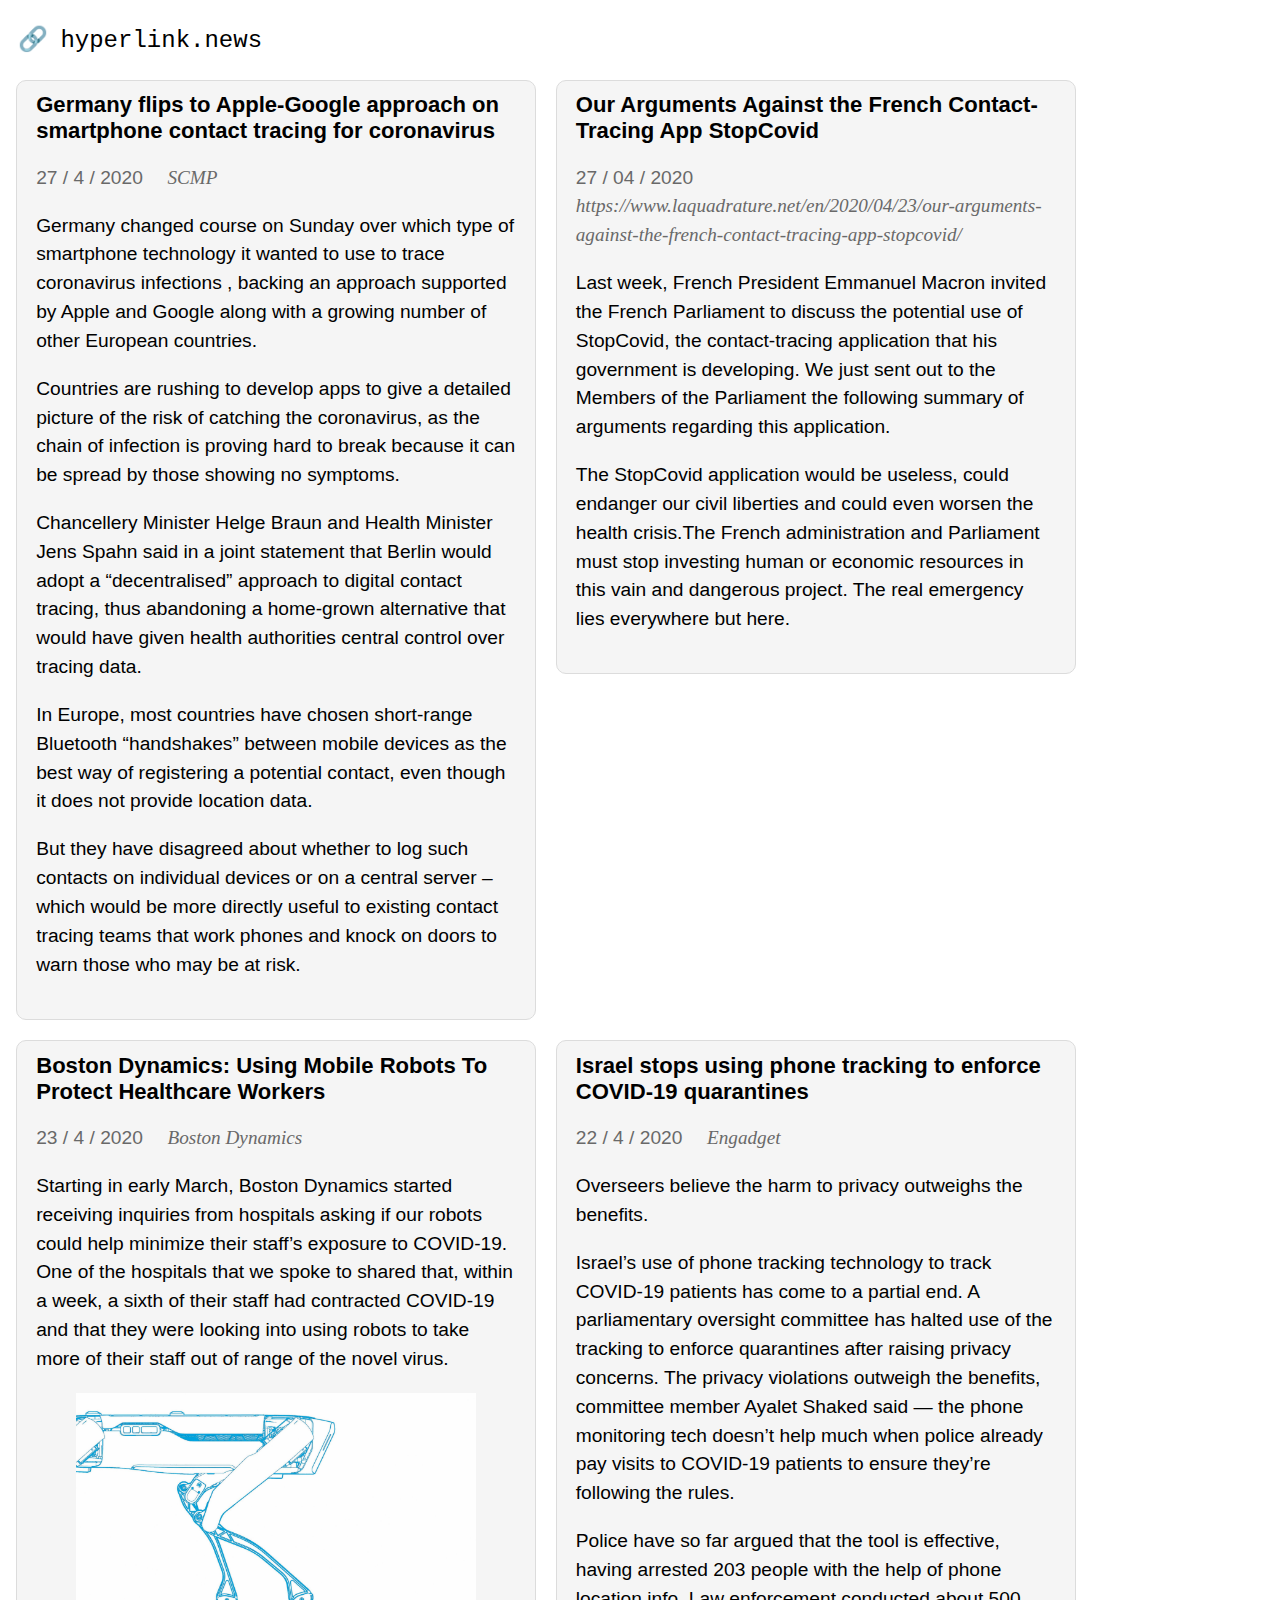
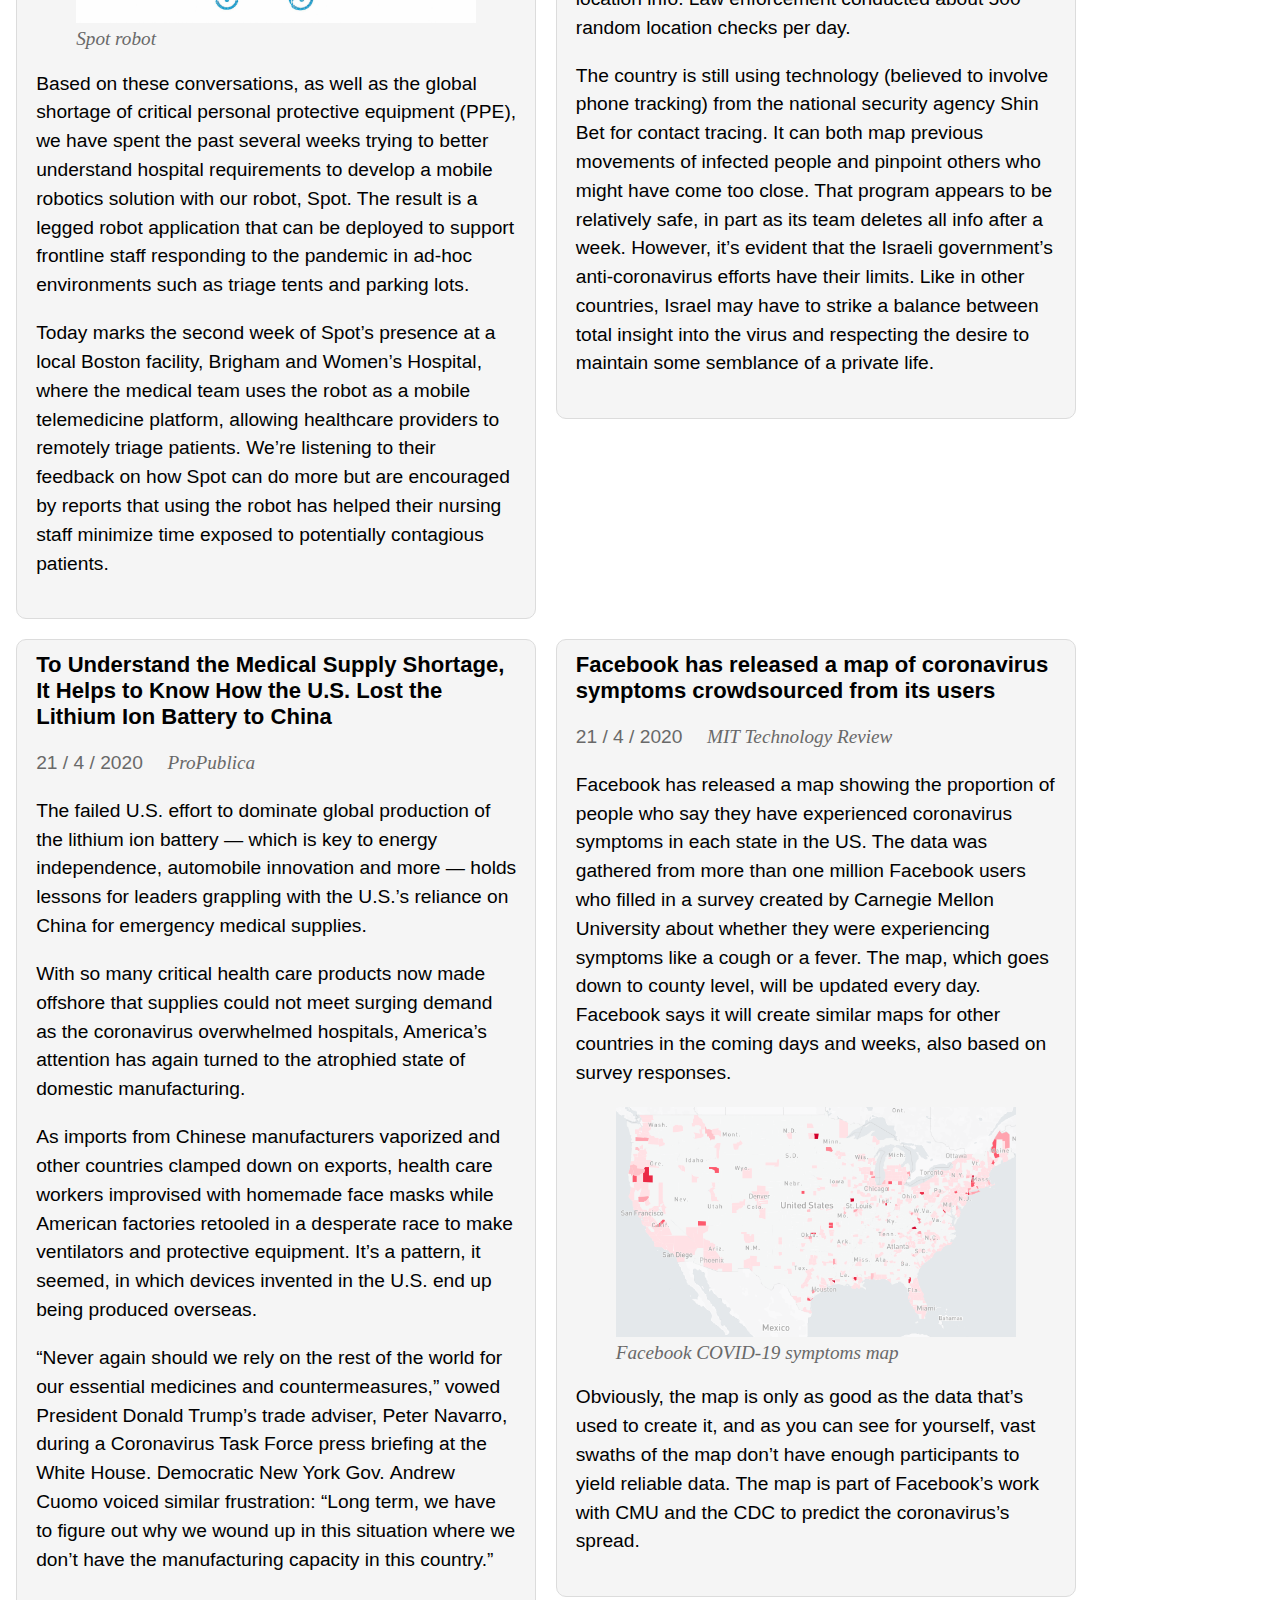
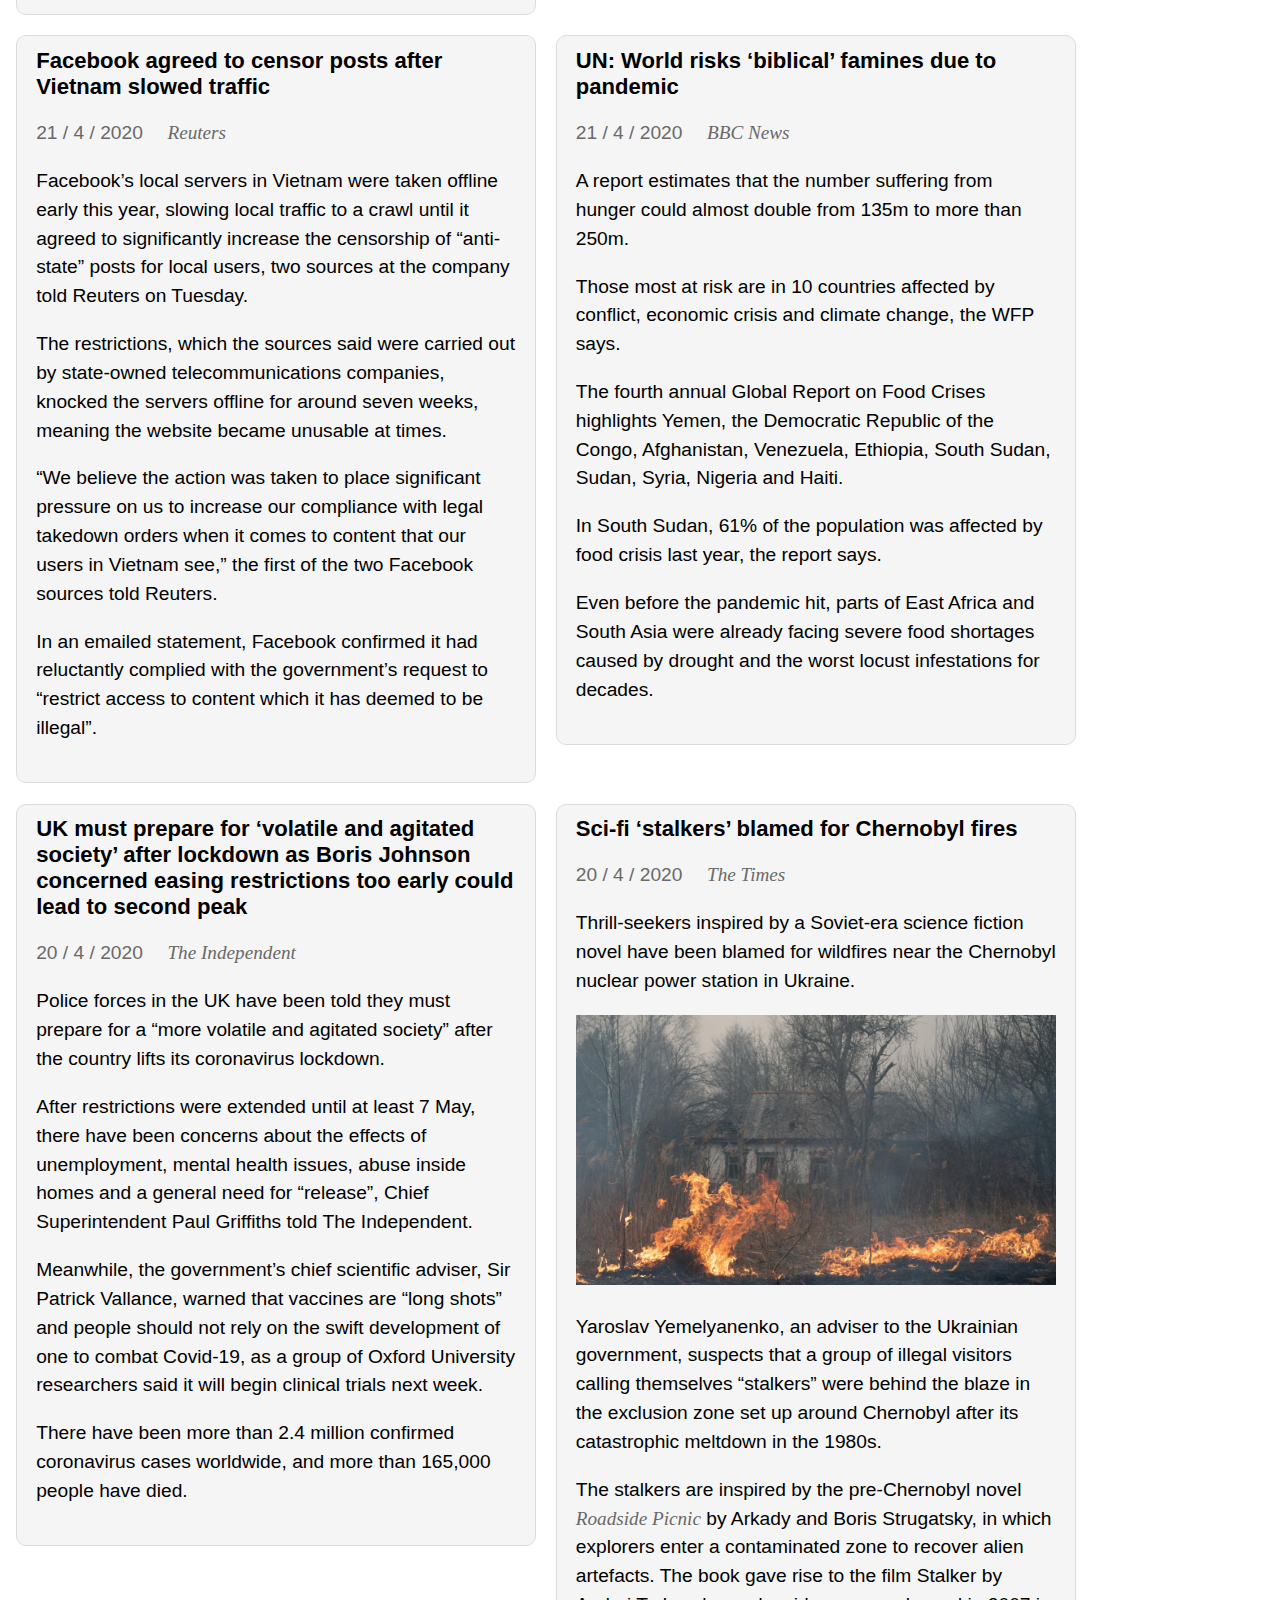
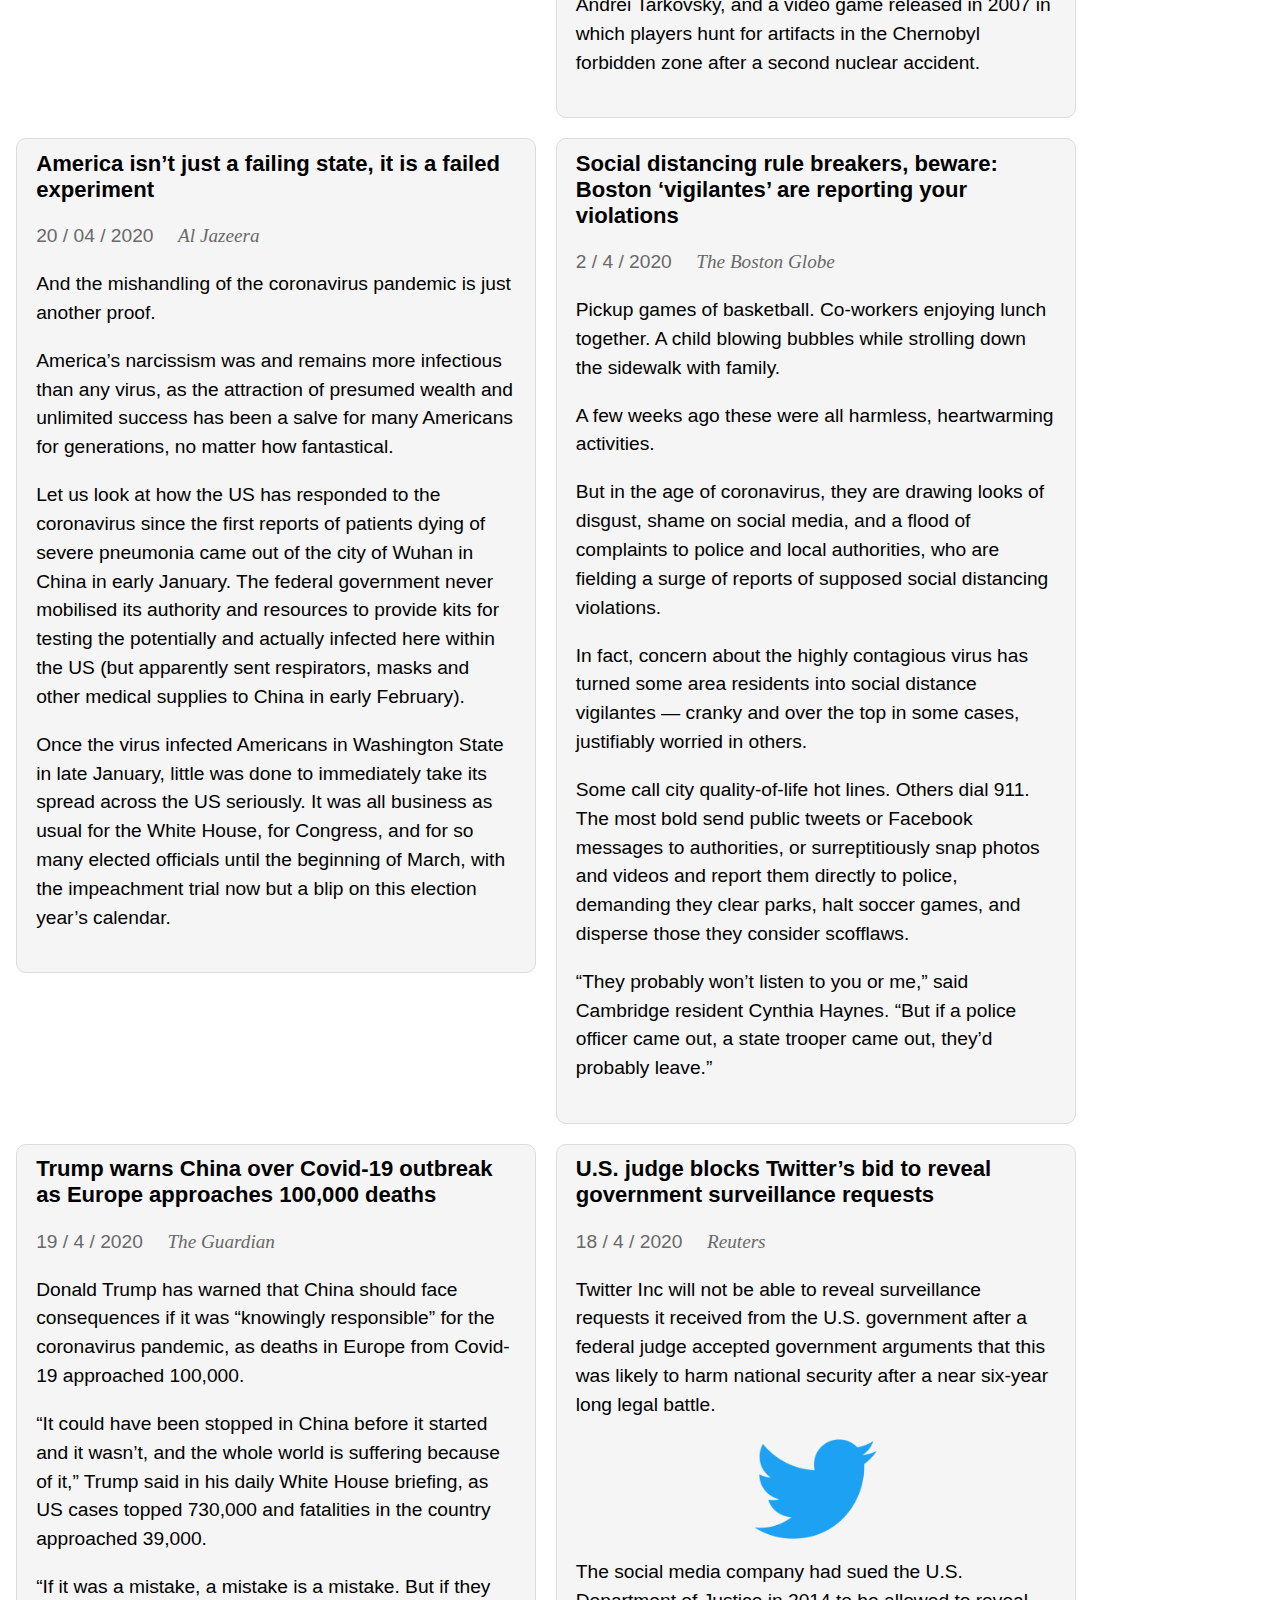
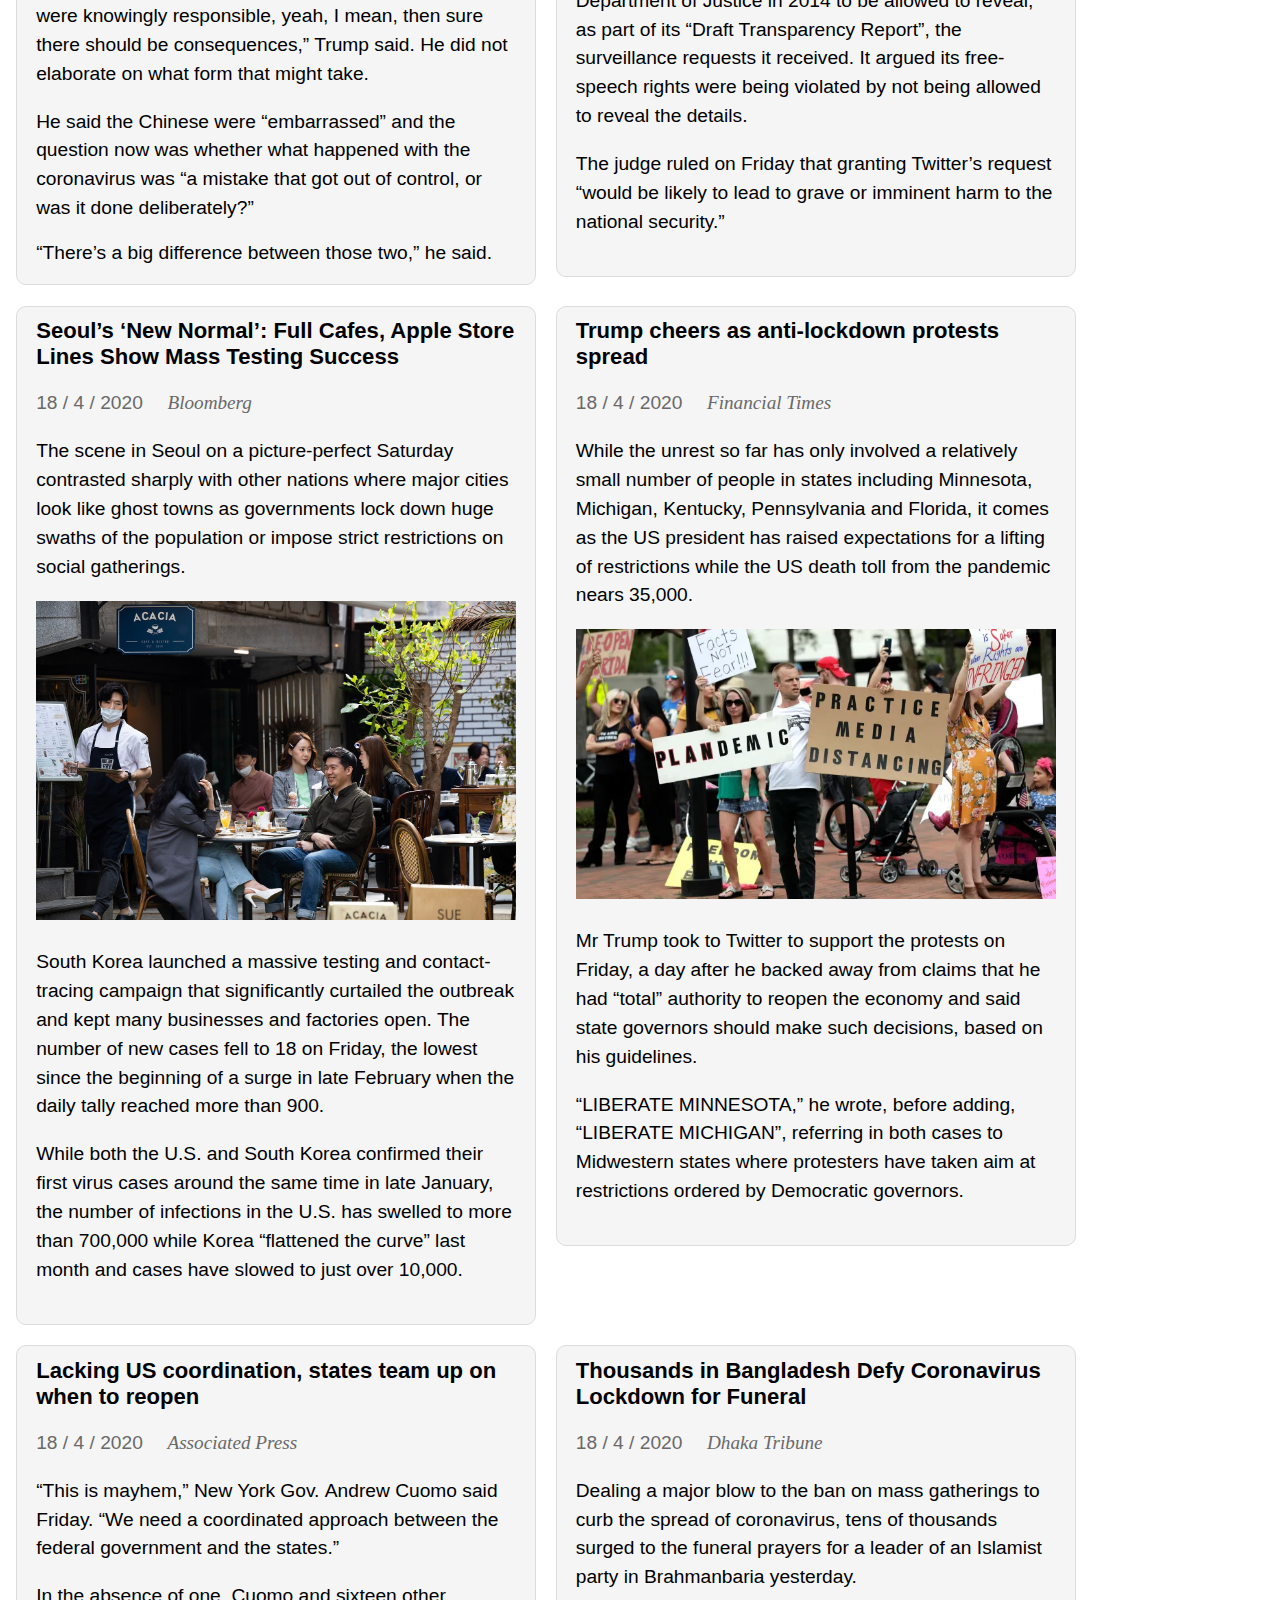
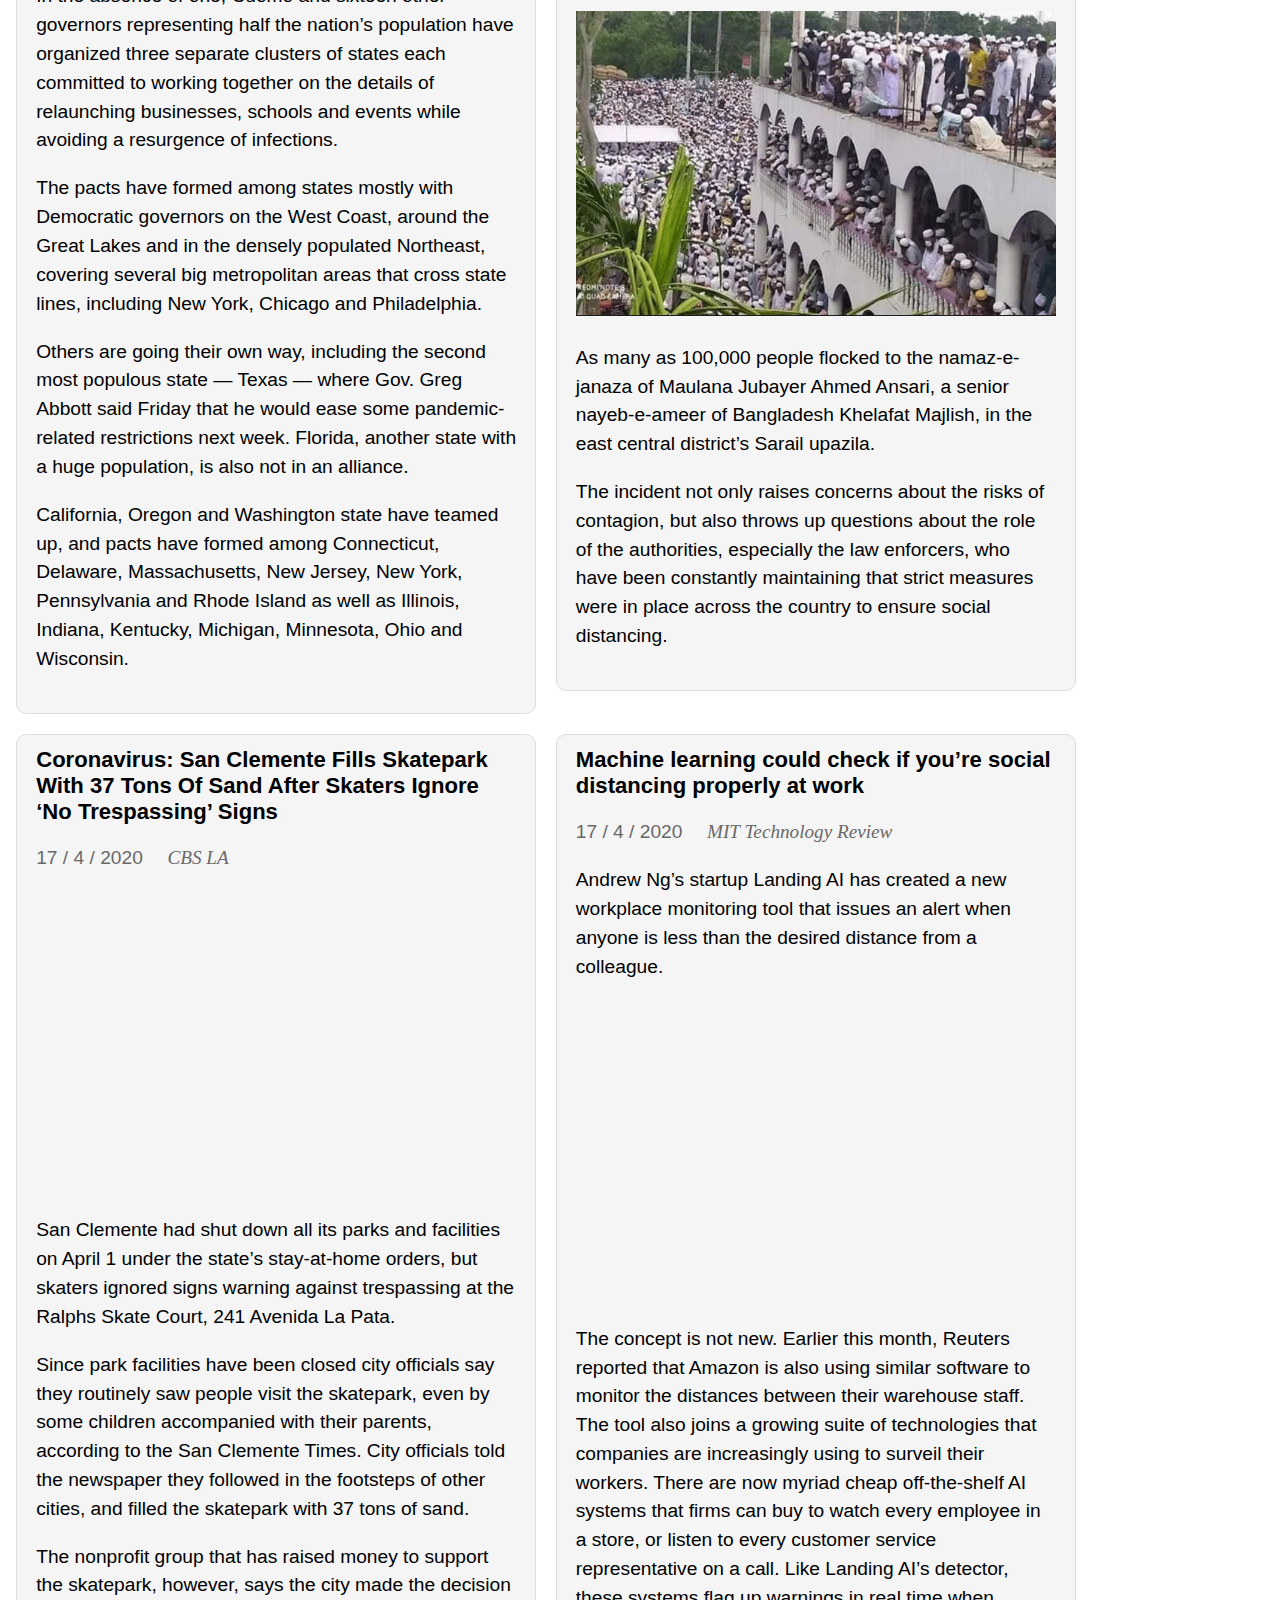
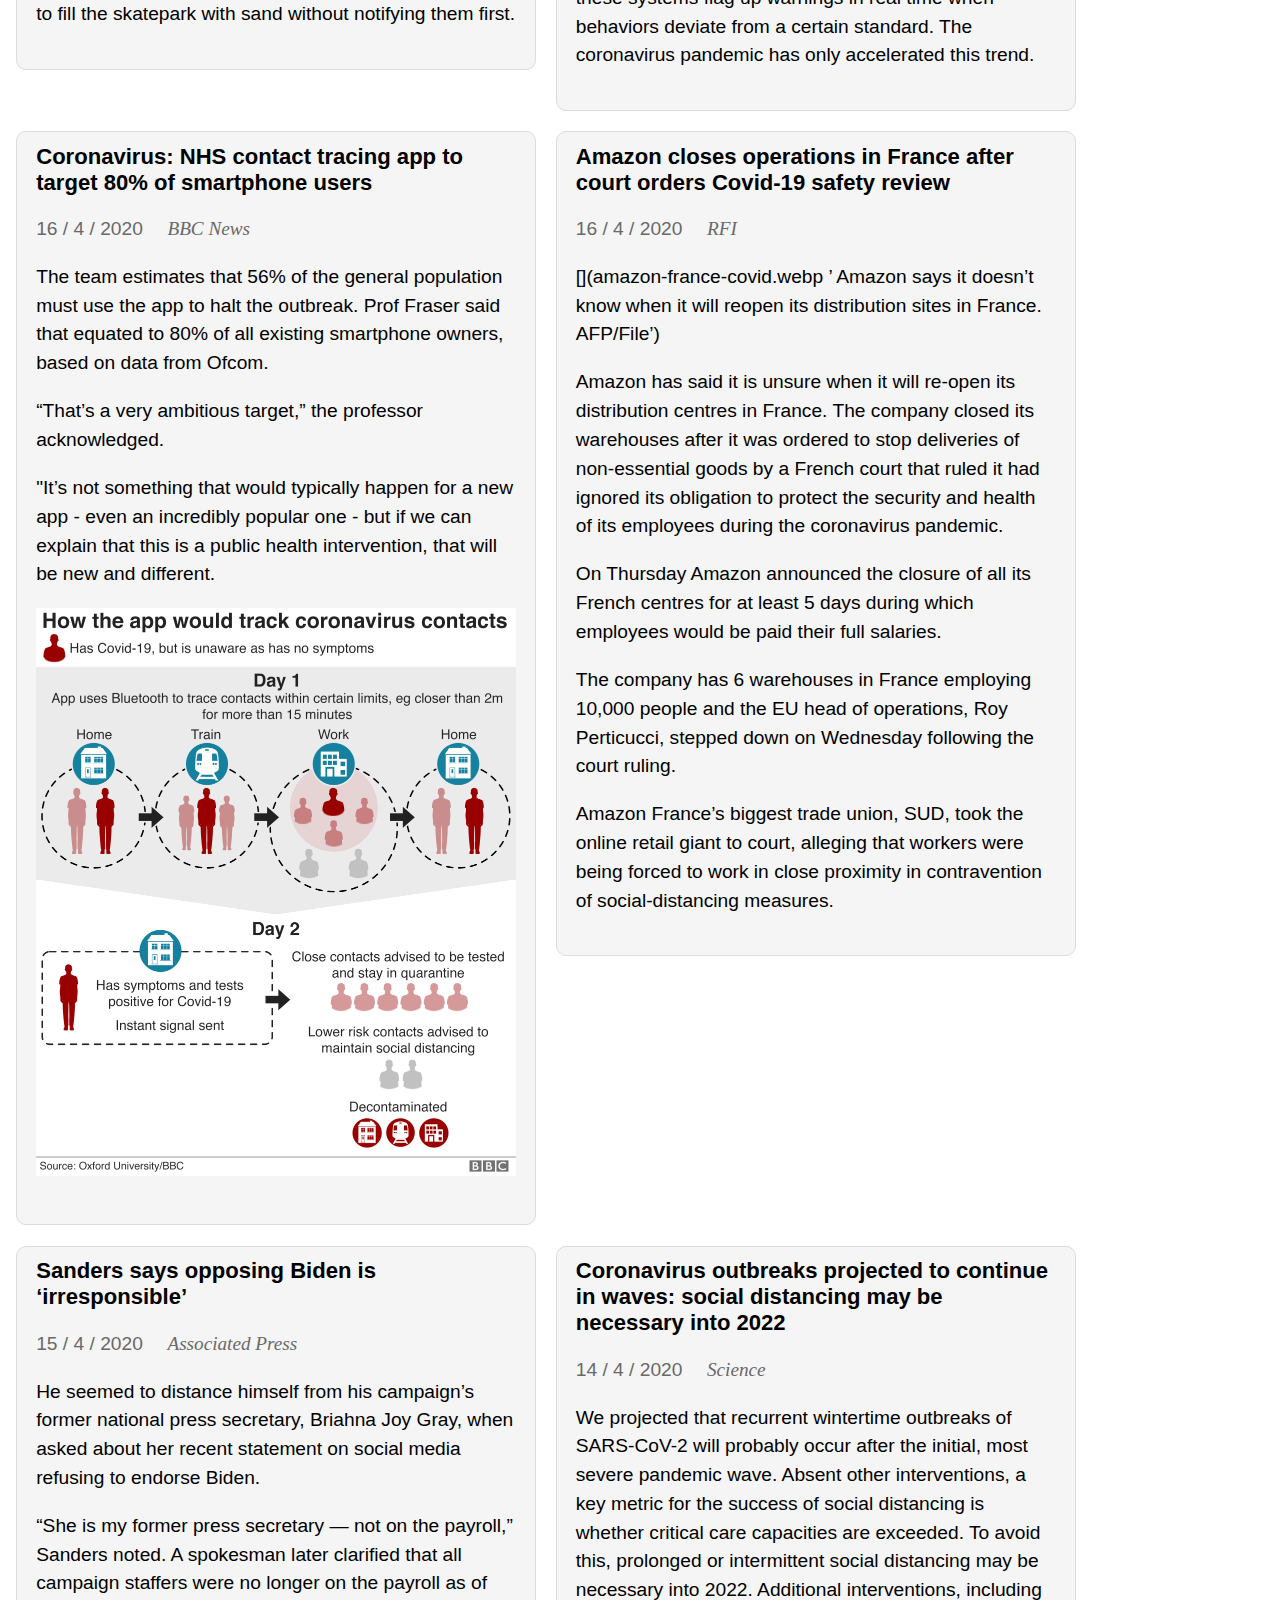
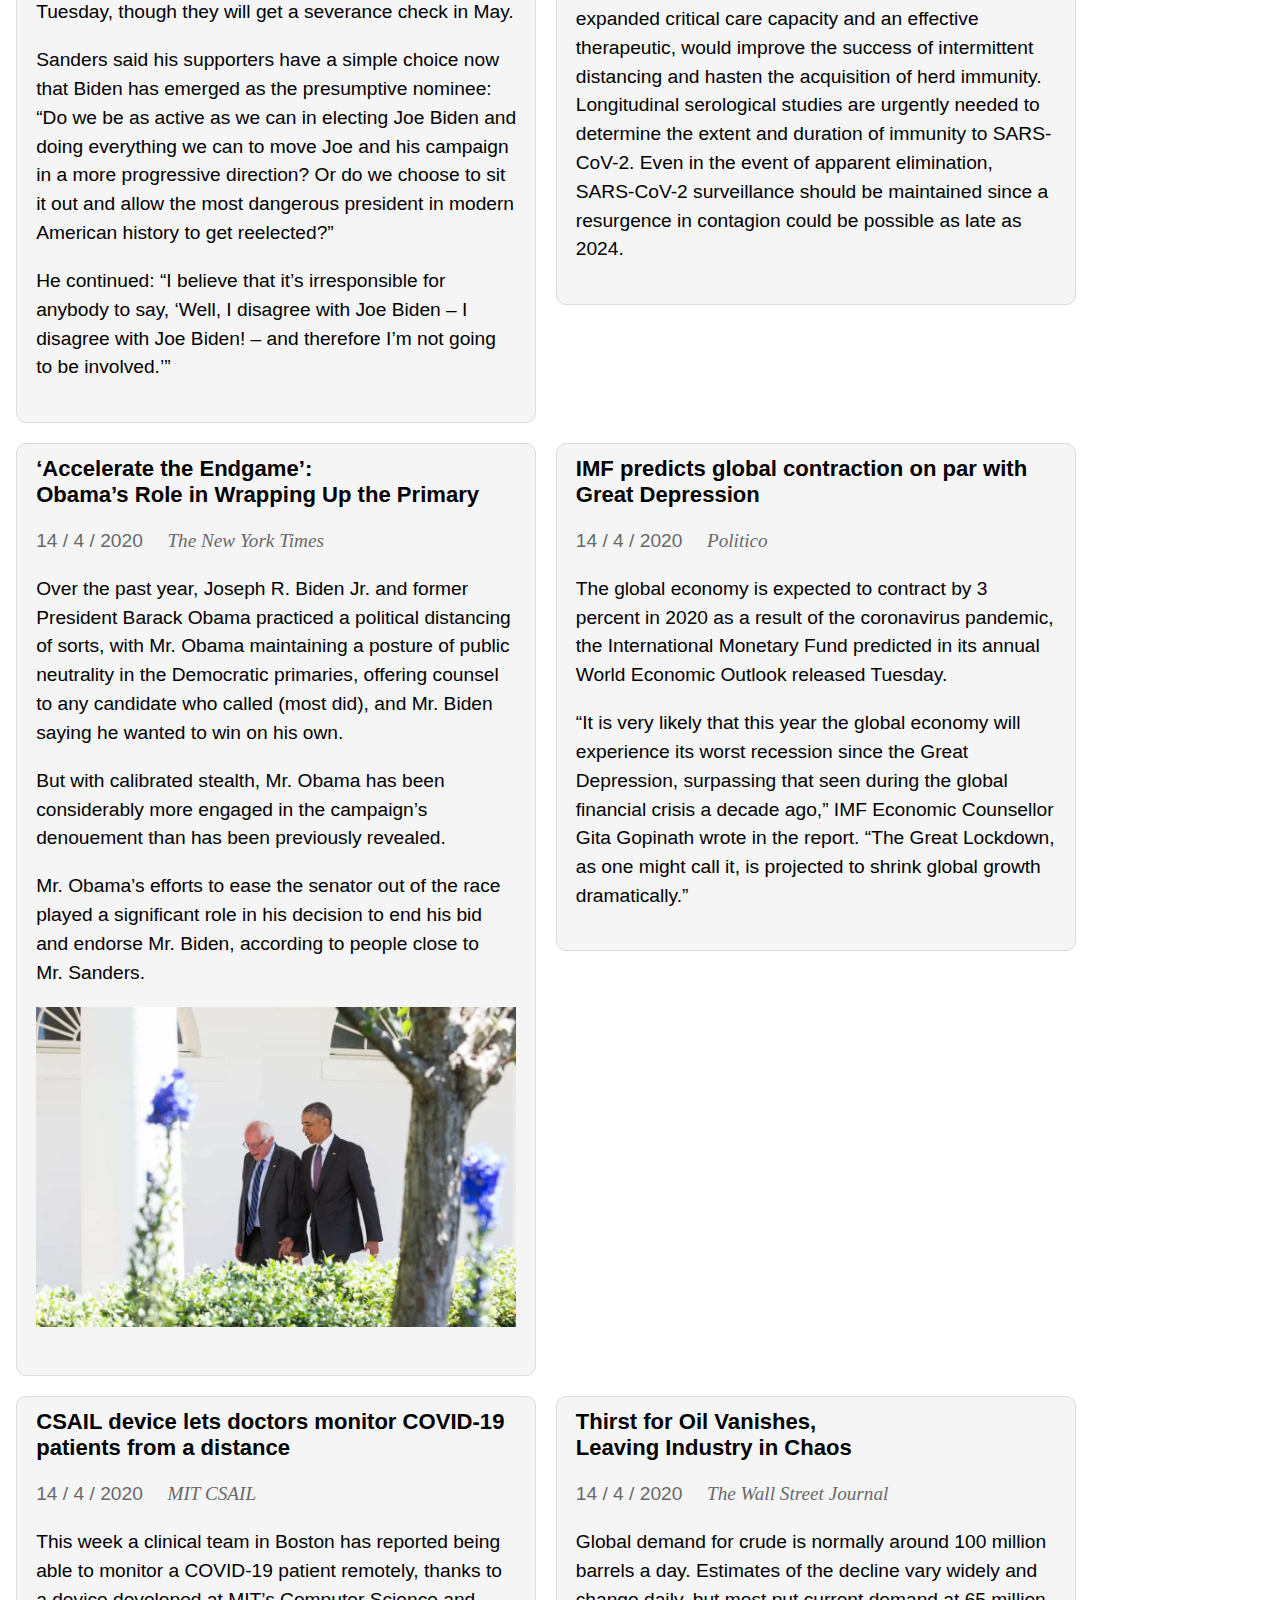
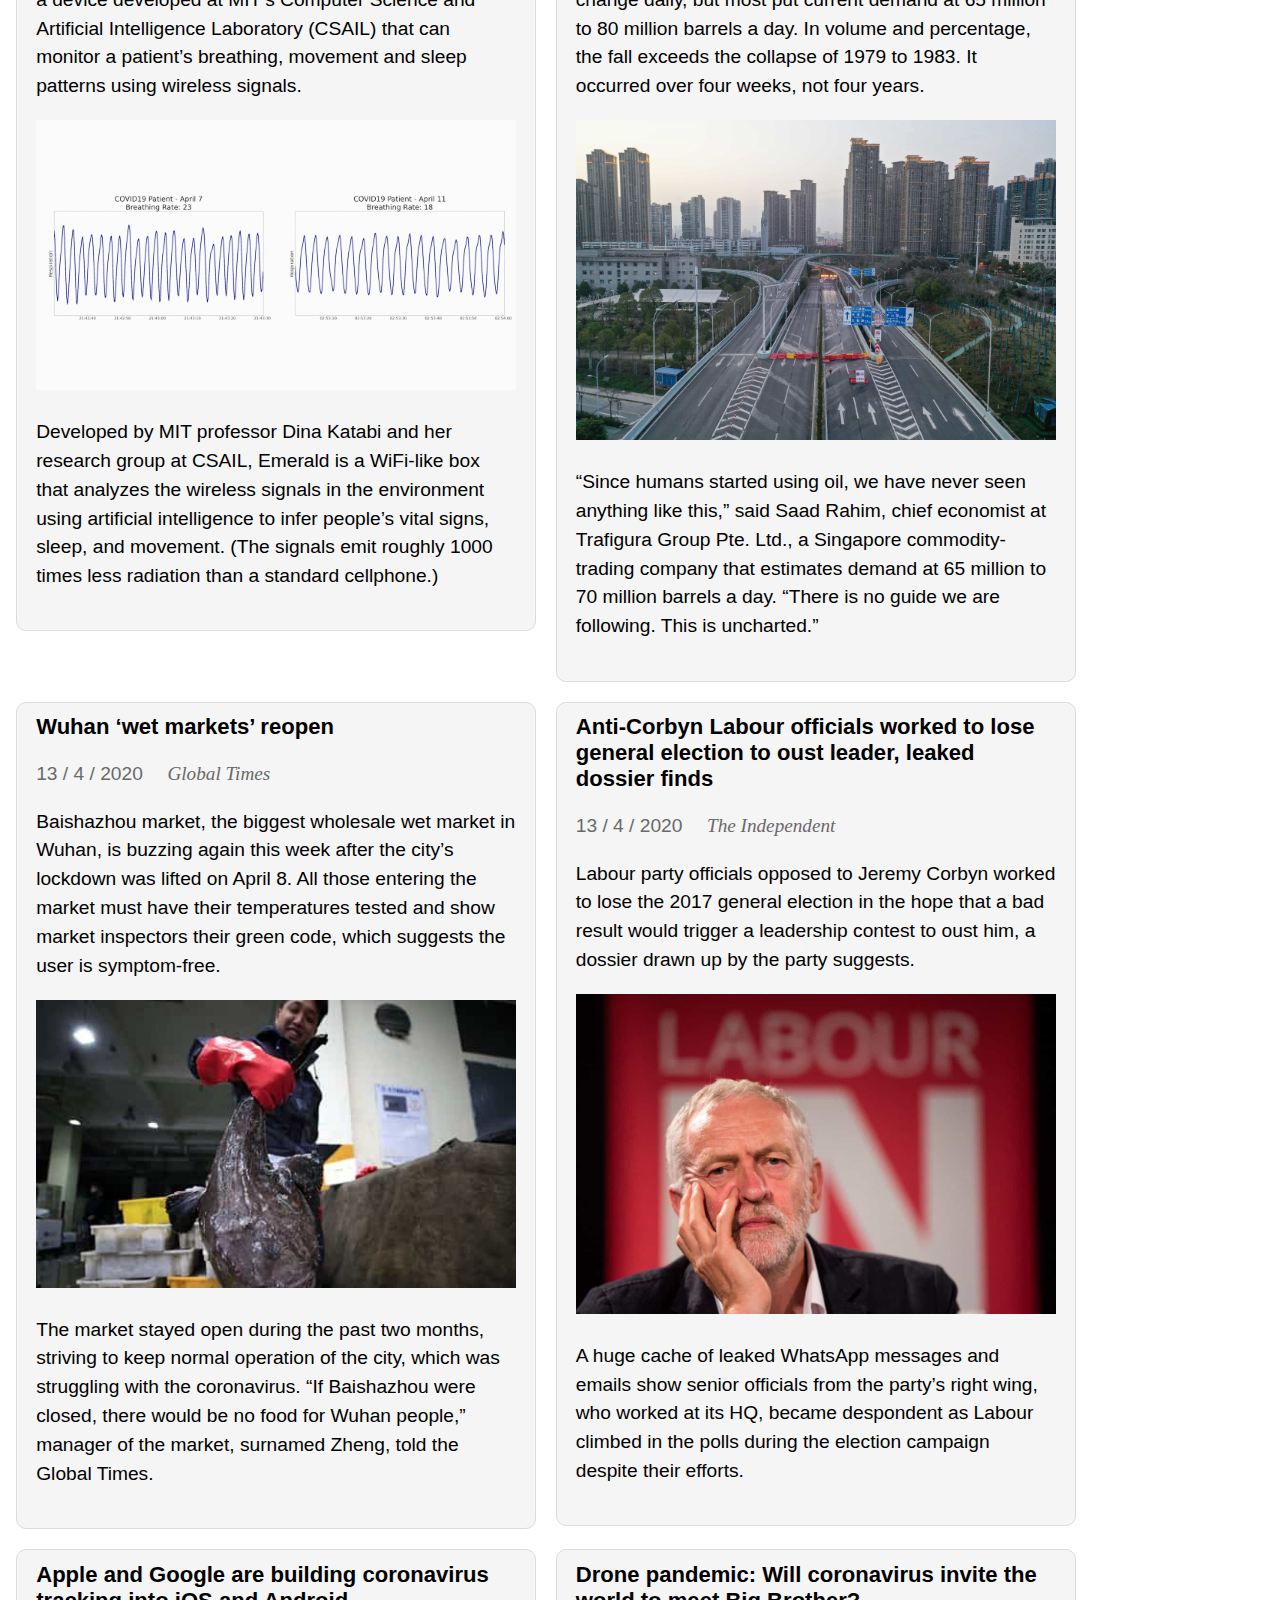
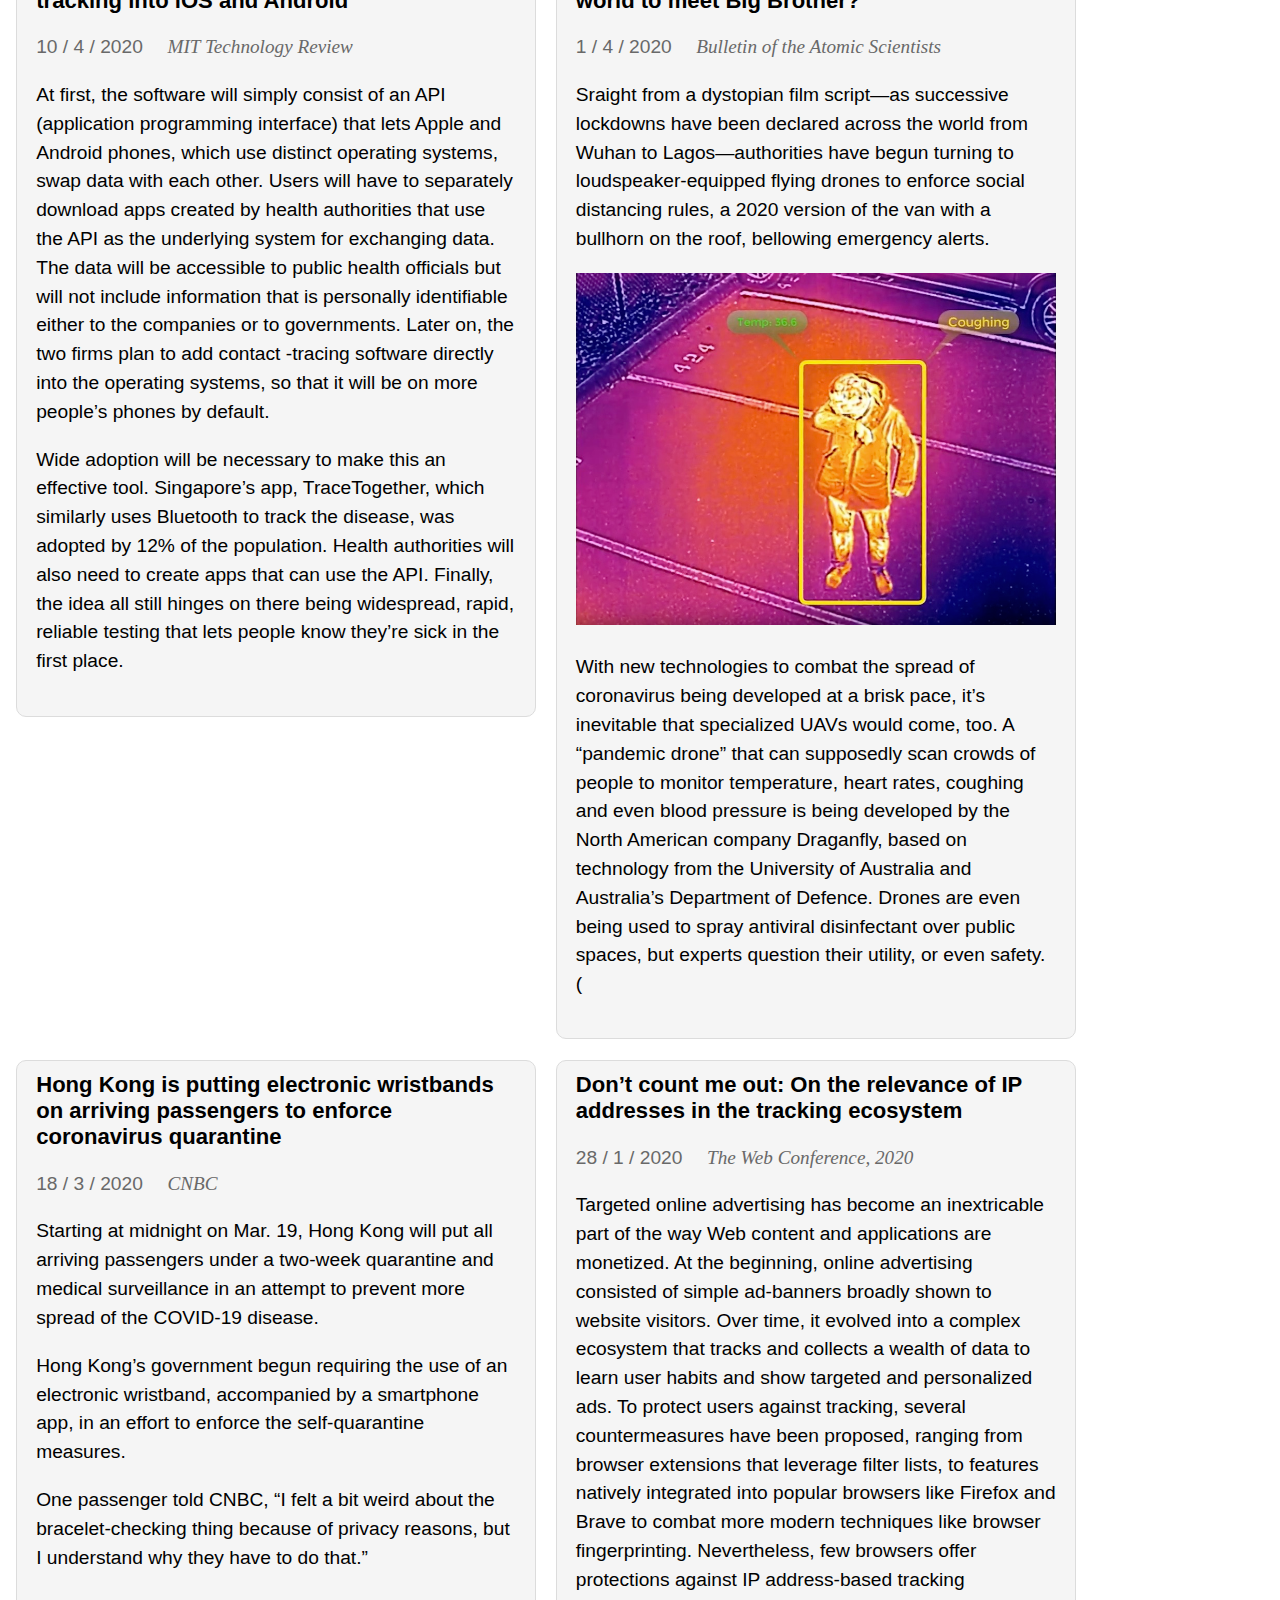
==== commit 92e658f3: "Add content" ====
--- a/docs/index.html
+++ b/docs/index.html
@@ -33,7 +33,15 @@
 <p>In Europe, most countries have chosen short-range Bluetooth “handshakes” between mobile devices as the best way of registering a potential contact, even though it does not provide location data.</p>
 <p>But they have disagreed about whether to log such contacts on individual devices or on a central server – which would be more directly useful to existing contact tracing teams that work phones and knock on doors to warn those who may be at risk.</p>
 </article>
-</a> <a class='link' href='https://www.bostondynamics.com/COVID-19'>
+<p></a></p>
+<a class='link' href='https://archive.vn/Hy9WW'>
+<article>
+<h2 id="our-arguments-against-the-french-contact-tracing-app-stopcovid">Our Arguments Against the French Contact-Tracing App StopCovid</h2>
+<p><time datetime=2020-04-27>27 / 04 / 2020</time> <em class='source'>https://www.laquadrature.net/en/2020/04/23/our-arguments-against-the-french-contact-tracing-app-stopcovid/</em></p>
+<p>Last week, French President Emmanuel Macron invited the French Parliament to discuss the potential use of StopCovid, the contact-tracing application that his government is developing. We just sent out to the Members of the Parliament the following summary of arguments regarding this application.</p>
+<p>The StopCovid application would be useless, could endanger our civil liberties and could even worsen the health crisis.The French administration and Parliament must stop investing human or economic resources in this vain and dangerous project. The real emergency lies everywhere but here.</p>
+</article>
+</a><a class='link' href='https://www.bostondynamics.com/COVID-19'>
 <article>
 <h2 id="boston-dynamics-using-mobile-robots-to-protect-healthcare-workers">Boston Dynamics: Using Mobile Robots To Protect Healthcare Workers</h2>
 <p><time datetime=2020-04-23>23 / 4 / 2020</time> <em class='source'>Boston Dynamics</em></p>
